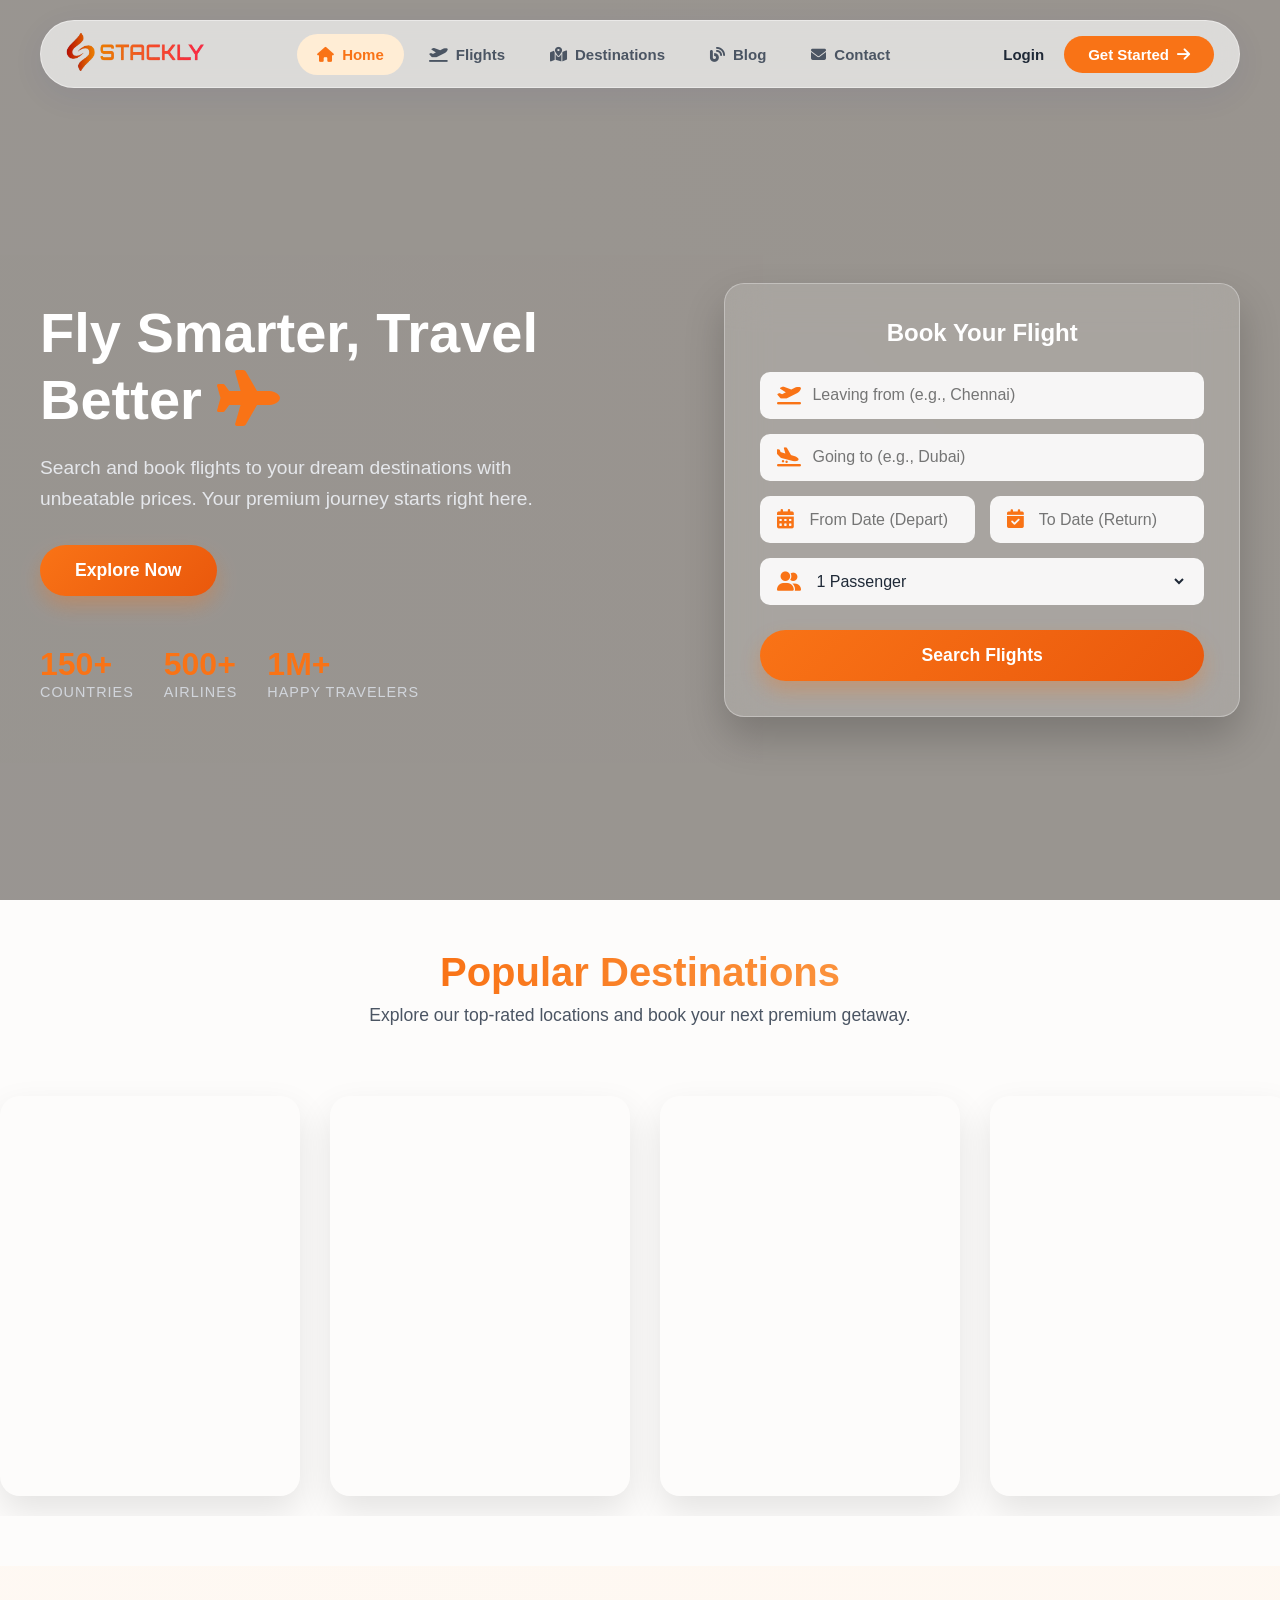
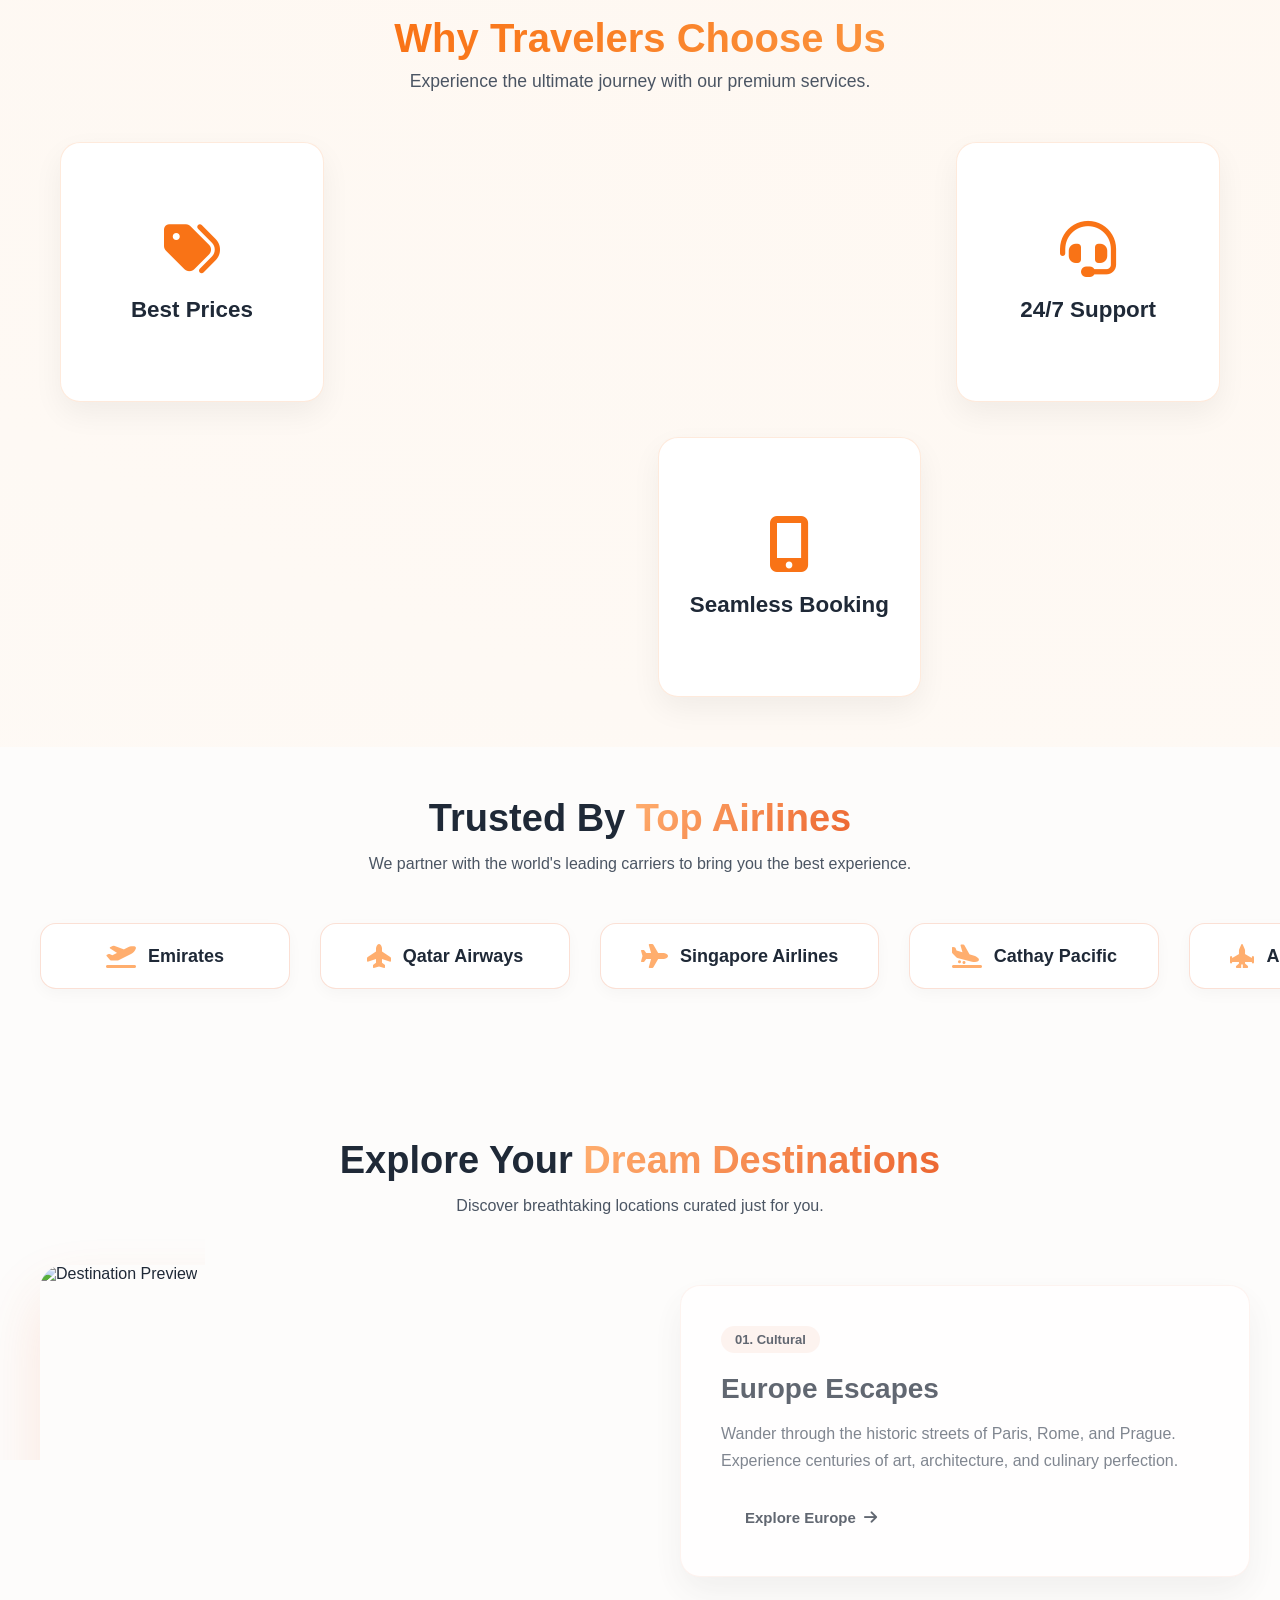
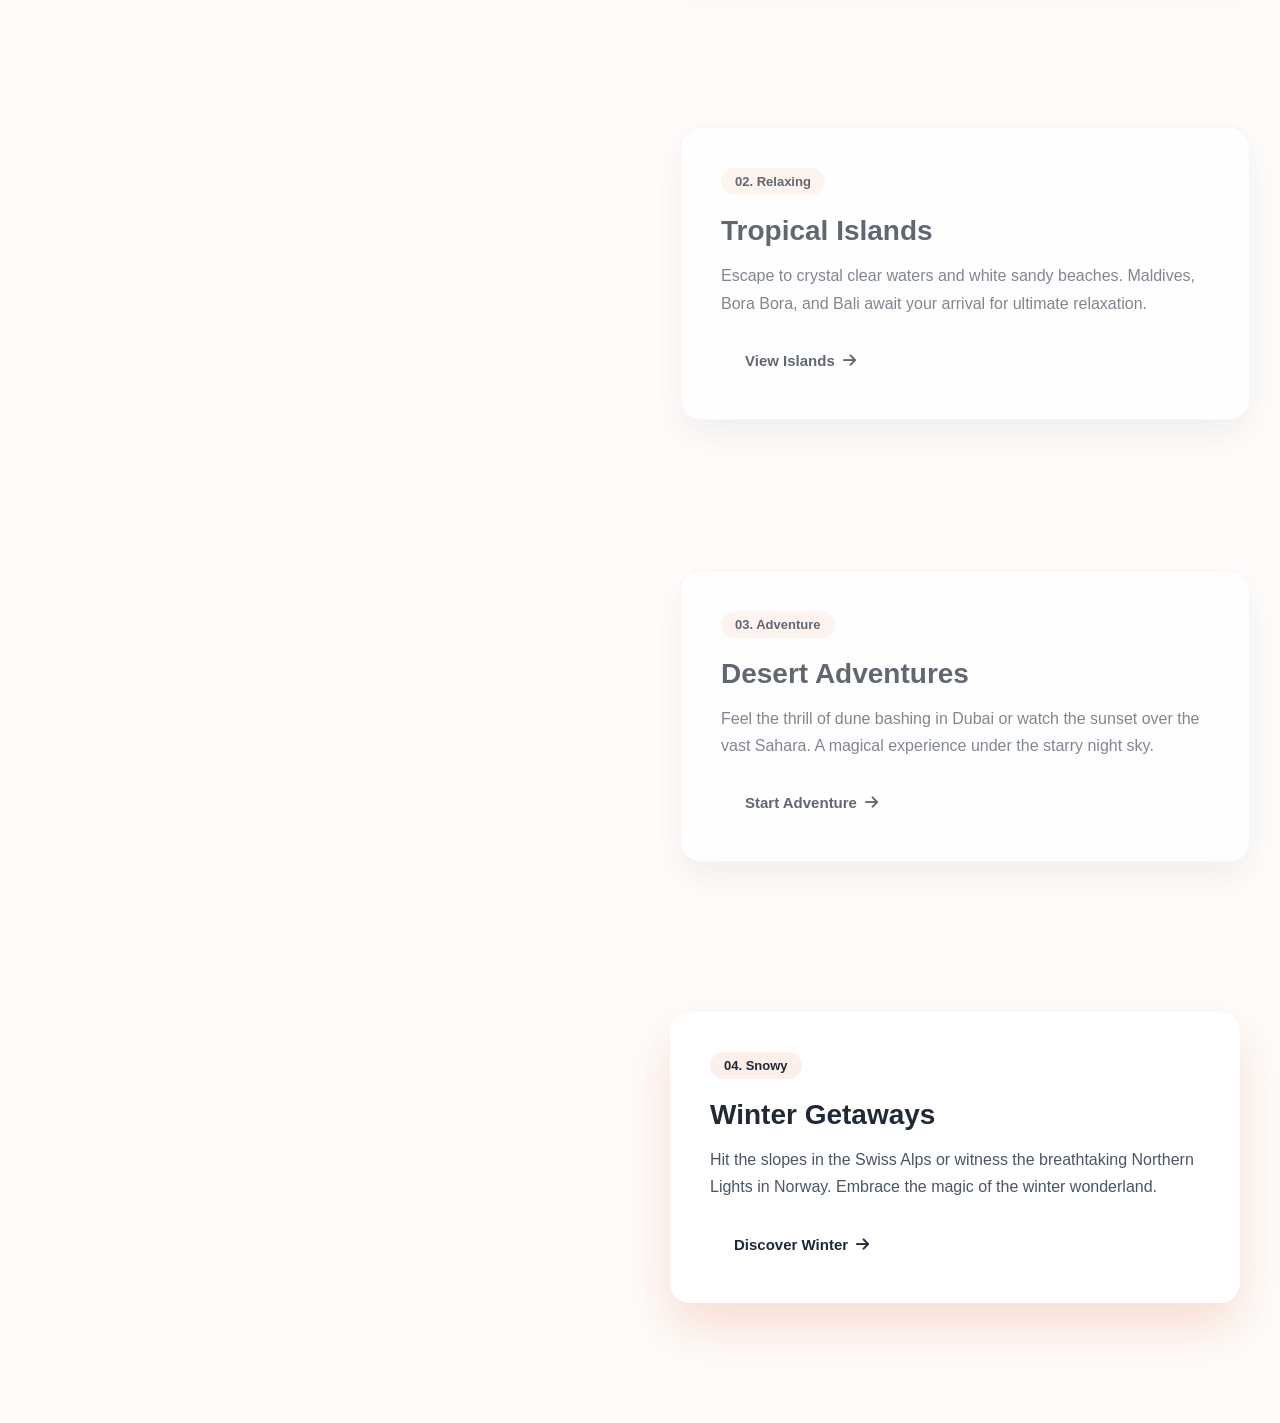
==== index.html @ a004254b "Airline Booking" ====
<!DOCTYPE html>
<html lang="en">

<head>
    <meta charset="UTF-8">
    <meta name="viewport" content="width=device-width, initial-scale=1.0">
    <title>Fixed Fullscreen Mobile Navbar</title>
    <link rel="stylesheet" href="https://cdnjs.cloudflare.com/ajax/libs/font-awesome/6.4.0/css/all.min.css">
    <link rel="stylesheet" href="style.css">
    <link rel="stylesheet" href="common.css">
</head>

<body>

    <nav class="navbar" id="myNavbar">
        <div class="logo">
            <a href="index.html">
                <img src="./asset/stackly-logo (1).webp" alt="Stackly Logo">
            </a>
        </div>

        <button class="hamburger" onclick="toggleMobileMenu()">
            <i class="fas fa-bars"></i>
        </button>

        <ul class="nav-menu">
            <li><a href="index.html" class="nav-link active"><i class="fas fa-home"></i> Home</a></li>
            <li><a href="#" class="nav-link"><i class="fas fa-plane-departure"></i> Flights</a></li>
            <li><a href="#" class="nav-link"><i class="fas fa-map-marked-alt"></i> Destinations</a></li>
            <li><a href="#" class="nav-link"><i class="fas fa-blog"></i> Blog</a></li>
            <li><a href="#" class="nav-link"><i class="fas fa-envelope"></i> Contact</a></li>
        </ul>

        <div class="nav-actions">
            <a href="login.html" class="login-btn">Login</a>
            <a href="register.html" class="get-started-btn">Get Started <i class="fas fa-arrow-right"></i></a>
        </div>
    </nav>

    <section class="hero-section">
    <div class="bg-slider">
        <div class="slide slide-1"></div>
        <div class="slide slide-2"></div>
        <div class="slide slide-3"></div>
    </div>
    <div class="hero-overlay"></div>

    <div class="hero-container">
        <div class="hero-content scroll-reveal">
            <h1>Fly Smarter, Travel Better <i class="fas fa-plane floating-plane"></i></h1>
            <p>Search and book flights to your dream destinations with unbeatable prices. Your premium journey starts right here.</p>
            <a href="#" class="btn-gradient">Explore Now</a>
            
            <div class="hero-stats">
                <div class="stat-item">
                    <h3>150+</h3>
                    <span>Countries</span>
                </div>
                <div class="stat-item">
                    <h3>500+</h3>
                    <span>Airlines</span>
                </div>
                <div class="stat-item">
                    <h3>1M+</h3>
                    <span>Happy Travelers</span>
                </div>
            </div>
        </div>

        <div class="hero-card-wrapper scroll-reveal">
            <div class="glass-flight-card">
                <h3>Book Your Flight</h3>
                <form id="flightForm">
                    <div class="input-wrapper">
                        <div class="input-group" id="group-from">
                            <i class="fas fa-plane-departure"></i>
                            <input type="text" id="from-input" placeholder="Leaving from (e.g., Chennai)">
                        </div>
                        <div class="error-text" id="error-from">Please enter your departure city.</div>
                    </div>

                    <div class="input-wrapper">
                        <div class="input-group" id="group-to">
                            <i class="fas fa-plane-arrival"></i>
                            <input type="text" id="to-input" placeholder="Going to (e.g., Dubai)">
                        </div>
                        <div class="error-text" id="error-to">Please enter your destination.</div>
                    </div>

                    <div class="date-group">
                        <div class="date-wrapper">
                            <div class="input-group" id="group-depart">
                                <i class="fas fa-calendar-alt"></i>
                                <input type="text" id="depart-input" placeholder="From Date (Depart)">
                            </div>
                            <div class="error-text" id="error-depart">Please select a departure date.</div>
                        </div>
                        <div class="date-wrapper">
                            <div class="input-group" id="group-return">
                                <i class="fas fa-calendar-check"></i>
                                <input type="text" id="return-input" placeholder="To Date (Return)">
                            </div>
                            <div class="error-text" id="error-return">Please select a return date.</div>
                        </div>
                    </div>

                    <div class="input-wrapper">
                        <div class="input-group">
                            <i class="fas fa-user-friends"></i>
                            <select id="passenger-input">
                                <option value="1">1 Passenger</option>
                                <option value="2">2 Passengers</option>
                                <option value="3">3+ Passengers</option>
                            </select>
                        </div>
                    </div>
                    
                    <button type="submit" class="btn-gradient full-width">Search Flights</button>
                </form>
            </div>
        </div>
    </div>
</section>


<section class="moving-destinations-section">
    <div class="destinations-header scroll-reveal">
        <h2>Popular Destinations</h2>
        <p>Explore our top-rated locations and book your next premium getaway.</p>
    </div>

    <div class="slider-container scroll-reveal">
        <div class="slider-track">
            
            <div class="slider-card">
                <div class="card-bg" style="background-image: url('https://images.unsplash.com/photo-1502602898657-3e90760020c6?q=80&w=600&auto=format&fit=crop');"></div>
                <div class="hover-overlay">
                    <div class="hover-content">
                        <h3>Paris</h3>
                        <p>Experience the city of love with our exclusive premium flight packages.</p>
                        <a href="#" class="btn-card">Book Now</a>
                    </div>
                </div>
            </div>

            <div class="slider-card">
                <div class="card-bg" style="background-image: url('https://images.unsplash.com/photo-1512453979798-5ea266f8880c?q=80&w=600&auto=format&fit=crop');"></div>
                <div class="hover-overlay">
                    <div class="hover-content">
                        <h3>Dubai</h3>
                        <p>Discover luxury shopping, ultramodern architecture, and a lively nightlife scene.</p>
                        <a href="#" class="btn-card">Book Now</a>
                    </div>
                </div>
            </div>

            <div class="slider-card">
                <div class="card-bg" style="background-image: url('https://images.unsplash.com/photo-1540959733332-eab4deabeeaf?q=80&w=600&auto=format&fit=crop');"></div>
                <div class="hover-overlay">
                    <div class="hover-content">
                        <h3>Tokyo</h3>
                        <p>Immerse yourself in a city where the traditional meets the ultra-modern.</p>
                        <a href="#" class="btn-card">Book Now</a>
                    </div>
                </div>
            </div>

            <div class="slider-card">
                <div class="card-bg" style="background-image: url('https://images.unsplash.com/photo-1514282401047-d79a71a590e8?q=80&w=600&auto=format&fit=crop');"></div>
                <div class="hover-overlay">
                    <div class="hover-content">
                        <h3>Maldives</h3>
                        <p>Relax in private overwater villas surrounded by crystal-clear blue waters.</p>
                        <a href="#" class="btn-card">Book Now</a>
                    </div>
                </div>
            </div>

            <div class="slider-card">
                <div class="card-bg" style="background-image: url('https://images.unsplash.com/photo-1525625293386-3f8f99389edd?q=80&w=600&auto=format&fit=crop');"></div>
                <div class="hover-overlay">
                    <div class="hover-content">
                        <h3>Singapore</h3>
                        <p>Explore lush gardens, incredible street food, and stunning cityscapes.</p>
                        <a href="#" class="btn-card">Book Now</a>
                    </div>
                </div>
            </div>

            <div class="slider-card">
                <div class="card-bg" style="background-image: url('https://images.unsplash.com/photo-1496442226666-8d4d0e62e6e9?q=80&w=600&auto=format&fit=crop');"></div>
                <div class="hover-overlay">
                    <div class="hover-content">
                        <h3>New York</h3>
                        <p>Take a bite out of the Big Apple with iconic landmarks and endless energy.</p>
                        <a href="#" class="btn-card">Book Now</a>
                    </div>
                </div>
            </div>

            <div class="slider-card">
                <div class="card-bg" style="background-image: url('https://images.unsplash.com/photo-1502602898657-3e90760020c6?q=80&w=600&auto=format&fit=crop');"></div>
                <div class="hover-overlay">
                    <div class="hover-content">
                        <h3>Paris</h3>
                        <p>Experience the city of love with our exclusive premium flight packages.</p>
                        <a href="#" class="btn-card">Book Now</a>
                    </div>
                </div>
            </div>

            <div class="slider-card">
                <div class="card-bg" style="background-image: url('https://images.unsplash.com/photo-1512453979798-5ea266f8880c?q=80&w=600&auto=format&fit=crop');"></div>
                <div class="hover-overlay">
                    <div class="hover-content">
                        <h3>Dubai</h3>
                        <p>Discover luxury shopping, ultramodern architecture, and a lively nightlife scene.</p>
                        <a href="#" class="btn-card">Book Now</a>
                    </div>
                </div>
            </div>

            <div class="slider-card">
                <div class="card-bg" style="background-image: url('https://images.unsplash.com/photo-1540959733332-eab4deabeeaf?q=80&w=600&auto=format&fit=crop');"></div>
                <div class="hover-overlay">
                    <div class="hover-content">
                        <h3>Tokyo</h3>
                        <p>Immerse yourself in a city where the traditional meets the ultra-modern.</p>
                        <a href="#" class="btn-card">Book Now</a>
                    </div>
                </div>
            </div>

            <div class="slider-card">
                <div class="card-bg" style="background-image: url('https://images.unsplash.com/photo-1514282401047-d79a71a590e8?q=80&w=600&auto=format&fit=crop');"></div>
                <div class="hover-overlay">
                    <div class="hover-content">
                        <h3>Maldives</h3>
                        <p>Relax in private overwater villas surrounded by crystal-clear blue waters.</p>
                        <a href="#" class="btn-card">Book Now</a>
                    </div>
                </div>
            </div>

            <div class="slider-card">
                <div class="card-bg" style="background-image: url('https://images.unsplash.com/photo-1525625293386-3f8f99389edd?q=80&w=600&auto=format&fit=crop');"></div>
                <div class="hover-overlay">
                    <div class="hover-content">
                        <h3>Singapore</h3>
                        <p>Explore lush gardens, incredible street food, and stunning cityscapes.</p>
                        <a href="#" class="btn-card">Book Now</a>
                    </div>
                </div>
            </div>

            <div class="slider-card">
                <div class="card-bg" style="background-image: url('https://images.unsplash.com/photo-1496442226666-8d4d0e62e6e9?q=80&w=600&auto=format&fit=crop');"></div>
                <div class="hover-overlay">
                    <div class="hover-content">
                        <h3>New York</h3>
                        <p>Take a bite out of the Big Apple with iconic landmarks and endless energy.</p>
                        <a href="#" class="btn-card">Book Now</a>
                    </div>
                </div>
            </div>

        </div>
    </div>
</section>


<section class="features-section">
    <div class="features-header scroll-reveal">
        <h2 class="gradient-heading">Why Travelers Choose Us</h2>
        <p>Experience the ultimate journey with our premium services.</p>
    </div>

    <div class="features-grid">
        
        <div class="flip-card scroll-reveal">
            <div class="flip-card-inner">
                <div class="flip-card-front">
                    <i class="fas fa-tags"></i>
                    <h3>Best Prices</h3>
                </div>
                <div class="flip-card-back">
                    <p>We guarantee unbeatable prices and exclusive deals for all your premium travel destinations worldwide.</p>
                </div>
            </div>
        </div>

        <div class="flip-card scroll-reveal">
            <div class="flip-card-inner">
                <div class="flip-card-front">
                    <i class="fas fa-shield-alt"></i>
                    <h3>Safe Travel</h3>
                </div>
                <div class="flip-card-back">
                    <p>Your safety is our priority. We partner with highly rated airlines following strict safety protocols.</p>
                </div>
            </div>
        </div>

        <div class="flip-card scroll-reveal">
            <div class="flip-card-inner">
                <div class="flip-card-front">
                    <i class="fas fa-plane"></i>
                    <h3>Premium Airlines</h3>
                </div>
                <div class="flip-card-back">
                    <p>Fly with the world's best airlines, offering luxurious seating, fine dining, and superior comfort.</p>
                </div>
            </div>
        </div>

        <div class="flip-card scroll-reveal">
            <div class="flip-card-inner">
                <div class="flip-card-front">
                    <i class="fas fa-headset"></i>
                    <h3>24/7 Support</h3>
                </div>
                <div class="flip-card-back">
                    <p>Our dedicated customer support team is available around the clock to assist you with any queries.</p>
                </div>
            </div>
        </div>

        <div class="flip-card scroll-reveal">
            <div class="flip-card-inner">
                <div class="flip-card-front">
                    <i class="fas fa-globe-americas"></i>
                    <h3>Global Coverage</h3>
                </div>
                <div class="flip-card-back">
                    <p>Access thousands of flights across 150+ countries. The world is at your fingertips.</p>
                </div>
            </div>
        </div>

        <div class="flip-card scroll-reveal">
            <div class="flip-card-inner">
                <div class="flip-card-front">
                    <i class="fas fa-undo-alt"></i>
                    <h3>Easy Cancellations</h3>
                </div>
                <div class="flip-card-back">
                    <p>Plans change? Enjoy hassle-free, flexible cancellation policies on premium bookings.</p>
                </div>
            </div>
        </div>

        <div class="flip-card scroll-reveal">
            <div class="flip-card-inner">
                <div class="flip-card-front">
                    <i class="fas fa-mobile-alt"></i>
                    <h3>Seamless Booking</h3>
                </div>
                <div class="flip-card-back">
                    <p>Experience a smooth, lag-free booking process on any device in just a few taps.</p>
                </div>
            </div>
        </div>

        <div class="flip-card scroll-reveal">
            <div class="flip-card-inner">
                <div class="flip-card-front">
                    <i class="fas fa-crown"></i>
                    <h3>Exclusive Perks</h3>
                </div>
                <div class="flip-card-back">
                    <p>Unlock VIP lounge access, extra baggage allowance, and priority boarding.</p>
                </div>
            </div>
        </div>

    </div>
</section>


<section class="airlines-section">
    <div class="container">
        
        <div class="section-header text-center" data-aos="fade-up">
            <h2 class="section-title">Trusted By <span class="text-gradient">Top Airlines</span></h2>
            <p class="section-subtitle">We partner with the world's leading carriers to bring you the best experience.</p>
        </div>

        <div class="marquee-container" data-aos="fade-up" data-aos-delay="100">
            <div class="marquee-track">
                
                <div class="airline-card">
                    <i class="fa-solid fa-plane-departure plane-icon"></i>
                    <h3>Emirates</h3>
                </div>
                <div class="airline-card">
                    <i class="fa-solid fa-plane-up plane-icon"></i>
                    <h3>Qatar Airways</h3>
                </div>
                <div class="airline-card">
                    <i class="fa-solid fa-plane plane-icon"></i>
                    <h3>Singapore Airlines</h3>
                </div>
                <div class="airline-card">
                    <i class="fa-solid fa-plane-arrival plane-icon"></i>
                    <h3>Cathay Pacific</h3>
                </div>
                <div class="airline-card">
                    <i class="fa-solid fa-jet-fighter-up plane-icon"></i>
                    <h3>ANA All Nippon</h3>
                </div>

                <div class="airline-card">
                    <i class="fa-solid fa-plane-departure plane-icon"></i>
                    <h3>Emirates</h3>
                </div>
                <div class="airline-card">
                    <i class="fa-solid fa-plane-up plane-icon"></i>
                    <h3>Qatar Airways</h3>
                </div>
                <div class="airline-card">
                    <i class="fa-solid fa-plane plane-icon"></i>
                    <h3>Singapore Airlines</h3>
                </div>
                <div class="airline-card">
                    <i class="fa-solid fa-plane-arrival plane-icon"></i>
                    <h3>Cathay Pacific</h3>
                </div>
                <div class="airline-card">
                    <i class="fa-solid fa-jet-fighter-up plane-icon"></i>
                    <h3>ANA All Nippon</h3>
                </div>

            </div>
        </div>

    </div>
</section>


<!-- ========================================== -->
<!-- 5️⃣ DREAM DESTINATIONS (STICKY SCROLL)       -->
<!-- ========================================== -->
<section class="destinations-section">
    <div class="container">
        
        <div class="section-header text-center" data-aos="fade-up">
            <h2 class="section-title">Explore Your <span class="text-gradient">Dream Destinations</span></h2>
            <p class="section-subtitle">Discover breathtaking locations curated just for you.</p>
        </div>

        <div class="sticky-container">
            
            <!-- LEFT SIDE: Sticky Image Wrapper -->
            <div class="sticky-left">
                <div class="sticky-image-box">
                    <img src="https://images.unsplash.com/photo-1499856871958-5b9627545d1a?q=80&w=800&auto=format&fit=crop" id="sticky-img" alt="Destination Preview">
                    <div class="image-overlay-gradient"></div>
                </div>
            </div>

            <!-- RIGHT SIDE: Scrolling Cards -->
            <div class="scroll-right">
                
                <!-- Card 1 (🔥 Added 'active-card' here by default) -->
                <div class="dest-card active-card" data-img="https://images.unsplash.com/photo-1499856871958-5b9627545d1a?q=80&w=800&auto=format&fit=crop">
                    <img src="https://images.unsplash.com/photo-1499856871958-5b9627545d1a?q=80&w=600&auto=format&fit=crop" class="mobile-card-img" alt="Europe">
                    <div class="dest-card-content">
                        <span class="dest-badge">01. Cultural</span>
                        <h3>Europe Escapes</h3>
                        <p>Wander through the historic streets of Paris, Rome, and Prague. Experience centuries of art, architecture, and culinary perfection.</p>
                        <a href="#" class="dest-link">Explore Europe <i class="fa-solid fa-arrow-right"></i></a>
                    </div>
                </div>

                <!-- Card 2 -->
                <div class="dest-card" data-img="https://images.unsplash.com/photo-1510414842594-a61c69b5ae57?q=80&w=800&auto=format&fit=crop">
                    <img src="https://images.unsplash.com/photo-1510414842594-a61c69b5ae57?q=80&w=600&auto=format&fit=crop" class="mobile-card-img" alt="Tropical">
                    <div class="dest-card-content">
                        <span class="dest-badge">02. Relaxing</span>
                        <h3>Tropical Islands</h3>
                        <p>Escape to crystal clear waters and white sandy beaches. Maldives, Bora Bora, and Bali await your arrival for ultimate relaxation.</p>
                        <a href="#" class="dest-link">View Islands <i class="fa-solid fa-arrow-right"></i></a>
                    </div>
                </div>

                <!-- Card 3 -->
                <div class="dest-card" data-img="https://images.unsplash.com/photo-1541432901042-2d8bd64b4a9b?q=80&w=800&auto=format&fit=crop">
                    <img src="https://images.unsplash.com/photo-1541432901042-2d8bd64b4a9b?q=80&w=600&auto=format&fit=crop" class="mobile-card-img" alt="Desert">
                    <div class="dest-card-content">
                        <span class="dest-badge">03. Adventure</span>
                        <h3>Desert Adventures</h3>
                        <p>Feel the thrill of dune bashing in Dubai or watch the sunset over the vast Sahara. A magical experience under the starry night sky.</p>
                        <a href="#" class="dest-link">Start Adventure <i class="fa-solid fa-arrow-right"></i></a>
                    </div>
                </div>

                <!-- Card 4 -->
                <div class="dest-card" data-img="https://images.unsplash.com/photo-1478265409131-1f65c88f965c?q=80&w=800&auto=format&fit=crop">
                    <img src="https://images.unsplash.com/photo-1478265409131-1f65c88f965c?q=80&w=600&auto=format&fit=crop" class="mobile-card-img" alt="Winter">
                    <div class="dest-card-content">
                        <span class="dest-badge">04. Snowy</span>
                        <h3>Winter Getaways</h3>
                        <p>Hit the slopes in the Swiss Alps or witness the breathtaking Northern Lights in Norway. Embrace the magic of the winter wonderland.</p>
                        <a href="#" class="dest-link">Discover Winter <i class="fa-solid fa-arrow-right"></i></a>
                    </div>
                </div>

            </div>
        </div>
    </div>
</section>



    <script src="script.js"></script>
    <script>
   document.addEventListener("DOMContentLoaded", () => {
    // --- 1. Scroll Reveal Animation ---
    const observerOptions = {
        root: null,
        rootMargin: '0px',
        threshold: 0.15 
    };

    const observer = new IntersectionObserver((entries, observer) => {
        entries.forEach(entry => {
            if (entry.isIntersecting) {
                entry.target.classList.add('visible');
            }
        });
    }, observerOptions);

    const revealElements = document.querySelectorAll('.scroll-reveal');
    revealElements.forEach(el => observer.observe(el));

    // --- 2. Form Validation & Date Logic ---
    const form = document.getElementById('flightForm');
    const fromInput = document.getElementById('from-input');
    const toInput = document.getElementById('to-input');
    const departInput = document.getElementById('depart-input');
    const returnInput = document.getElementById('return-input');

    const today = new Date().toISOString().split('T')[0];

    // Convert Text to Date Input on Focus (to show "From" & "To" placeholders)
    function setupDateInput(input) {
        input.addEventListener('focus', function() {
            this.type = 'date';
            this.setAttribute('min', today); // Restrict past dates
        });
        input.addEventListener('blur', function() {
            if (!this.value) {
                this.type = 'text'; // Revert to text to show placeholder
            }
        });
    }

    setupDateInput(departInput);
    setupDateInput(returnInput);

    // Helper functions for errors
    function showError(inputId, message) {
        const errorElement = document.getElementById(`error-${inputId}`);
        const groupElement = document.getElementById(`group-${inputId}`);
        
        errorElement.textContent = message;
        errorElement.classList.add('show');
        groupElement.classList.add('error-border');
    }

    function clearErrors() {
        document.querySelectorAll('.error-text').forEach(el => el.classList.remove('show'));
        document.querySelectorAll('.input-group').forEach(el => el.classList.remove('error-border'));
    }

    form.addEventListener('submit', (e) => {
        e.preventDefault(); 
        clearErrors();
        let isValid = true;

        // Validate "Leaving From"
        if (fromInput.value.trim() === '') {
            showError('from', 'Departure city is required.');
            isValid = false;
        }

        // Validate "Going To"
        if (toInput.value.trim() === '') {
            showError('to', 'Destination city is required.');
            isValid = false;
        } else if (toInput.value.trim().toLowerCase() === fromInput.value.trim().toLowerCase() && toInput.value.trim() !== '') {
            showError('to', 'Departure and Destination cannot be the same.');
            isValid = false;
        }

        // Validate "Departure Date"
        if (departInput.value === '') {
            showError('depart', 'Please select a departure date.');
            isValid = false;
        }

        // Validate "Return Date"
        if (returnInput.value === '') {
            showError('return', 'Please select a return date.');
            isValid = false;
        } else if (departInput.value !== '') {
            // Check if return date is before departure date
            if (new Date(returnInput.value) < new Date(departInput.value)) {
                showError('return', 'Return date must be after departure.');
                isValid = false;
            }
        }

        // If everything is valid
        if (isValid) {
            window.location.href='404page.html'
        }
    });

    // Clear specific error on input typing/changing
    [fromInput, toInput].forEach(input => {
        input.addEventListener('input', clearErrorsOnChange);
    });
    [departInput, returnInput].forEach(input => {
        input.addEventListener('change', clearErrorsOnChange);
    });

    function clearErrorsOnChange(e) {
        const id = e.target.id.split('-')[0];
        document.getElementById(`error-${id}`).classList.remove('show');
        document.getElementById(`group-${id}`).classList.remove('error-border');
    }
});
    </script>
    <script>
    document.addEventListener("DOMContentLoaded", function() {
        const destCards = document.querySelectorAll('.dest-card');
        const stickyImg = document.getElementById('sticky-img');

        // Observer Options (Triggers when card is 50% visible)
        const observerOptions = {
            root: null,
            rootMargin: '0px',
            threshold: 0.5 
        };

        const destObserver = new IntersectionObserver((entries) => {
            entries.forEach(entry => {
                if (entry.isIntersecting) {
                    // Get image URL
                    const newImgSrc = entry.target.getAttribute('data-img');
                    
                    // Smooth image transition
                    if(stickyImg.src !== newImgSrc) {
                        stickyImg.style.opacity = 0.2; 
                        stickyImg.style.transform = "scale(1.05)"; 
                        
                        setTimeout(() => {
                            stickyImg.src = newImgSrc;
                            stickyImg.style.opacity = 1; 
                            stickyImg.style.transform = "scale(1)";
                        }, 300);
                    }

                    // Remove active class from all, add to current
                    destCards.forEach(card => card.classList.remove('active-card'));
                    entry.target.classList.add('active-card');
                }
            });
        }, observerOptions);

        // Start observing each card
        destCards.forEach(card => destObserver.observe(card));
    });
</script>

</body>

</html>
---- style.css ----
:root {
    --primary-orange: #f97316;
    --light-orange: #ffedd5;
    --gradient-orange: linear-gradient(135deg, #f97316, #ea580c);
    --bg-color: #fdfcfb;
    --nav-bg: rgba(255, 255, 255, 0.65);
    --text-dark: #1f2937;
    --text-gray: #4b5563;
}
/* =========================================
   HERO SECTION & BACKGROUND SLIDER
   ========================================= */
.hero-section {
    position: relative;
    min-height: 100vh;
    display: flex;
    align-items: center;
    justify-content: center;
    overflow: hidden;
    padding: 150px 20px 50px; 
}

.bg-slider {
    position: absolute;
    top: 0;
    left: 0;
    width: 100%;
    height: 100%;
    z-index: 1;
}

.slide {
    position: absolute;
    width: 100%;
    height: 100%;
    background-size: cover;
    background-position: center;
    opacity: 0;
    animation: bgFade 15s infinite;
}

.slide-1 { background-image: url('https://images.unsplash.com/photo-1436491865332-7a61a109cc05?q=80&w=1920&auto=format&fit=crop'); }
.slide-2 { background-image: url('https://images.unsplash.com/photo-1499793983690-e29da59ef1c2?q=80&w=1920&auto=format&fit=crop'); animation-delay: 5s; }
.slide-3 { background-image: url('https://images.unsplash.com/photo-1476514525535-07fb3b4ae5f1?q=80&w=1920&auto=format&fit=crop'); animation-delay: 10s; }

@keyframes bgFade {
    0% { opacity: 1; }
    25% { opacity: 1; }
    33% { opacity: 0; }
    92% { opacity: 0; }
    100% { opacity: 1; }
}

.hero-overlay {
    position: absolute;
    top: 0; left: 0; width: 100%; height: 100%;
    background: rgba(0, 0, 0, 0.4);
    z-index: 2;
}

.hero-container {
    position: relative;
    z-index: 3;
    max-width: 1200px;
    width: 100%;
    display: flex;
    justify-content: space-between;
    align-items: center;
    gap: 40px;
}

/* =========================================
   HERO TEXT CONTENT & STATS
   ========================================= */
.hero-content {
    flex: 1;
    color: white;
}

.hero-content h1 {
    font-size: 3.5rem;
    font-weight: 800;
    line-height: 1.2;
    margin-bottom: 20px;
}

.floating-plane {
    color: var(--primary-orange);
    display: inline-block;
    animation: floatPlane 3s ease-in-out infinite;
}

@keyframes floatPlane {
    0% { transform: translateY(0) rotate(15deg); }
    50% { transform: translateY(-15px) rotate(15deg); }
    100% { transform: translateY(0) rotate(15deg); }
}

.hero-content p {
    font-size: 1.2rem;
    line-height: 1.6;
    margin-bottom: 30px;
    max-width: 500px;
    color: #e5e7eb;
}

.btn-gradient {
    display: inline-block;
    background: var(--gradient-orange);
    color: white;
    padding: 15px 35px;
    font-size: 1.1rem;
    font-weight: bold;
    border-radius: 30px;
    text-decoration: none;
    border: none;
    cursor: pointer;
    box-shadow: 0 10px 20px rgba(249, 115, 22, 0.3);
    transition: transform 0.3s, box-shadow 0.3s;
}

.btn-gradient:hover {
    transform: translateY(-3px);
    box-shadow: 0 15px 25px rgba(249, 115, 22, 0.4);
}

.btn-gradient.full-width {
    width: 100%;
    text-align: center;
    margin-top: 10px;
}

.hero-stats {
    display: flex;
    gap: 30px;
    margin-top: 50px;
}

.stat-item h3 {
    font-size: 2rem;
    color: var(--primary-orange);
    font-weight: 800;
}

.stat-item span {
    font-size: 0.9rem;
    color: #d1d5db;
    text-transform: uppercase;
    letter-spacing: 1px;
}

/* =========================================
   GLASSMORPHISM FLIGHT CARD & FORM
   ========================================= */
.hero-card-wrapper {
    flex: 0.8;
}

.glass-flight-card {
    background: rgba(255, 255, 255, 0.15);
    backdrop-filter: blur(20px);
    -webkit-backdrop-filter: blur(20px);
    border: 1px solid rgba(255, 255, 255, 0.3);
    padding: 35px;
    border-radius: 20px;
    box-shadow: 0 20px 40px rgba(0, 0, 0, 0.2);
}

.glass-flight-card h3 {
    color: white;
    font-size: 1.5rem;
    margin-bottom: 25px;
    text-align: center;
}

.input-wrapper, .date-wrapper {
    width: 100%;
    display: flex;
    flex-direction: column;
}

.input-group {
    display: flex;
    align-items: center;
    background: rgba(255, 255, 255, 0.9);
    padding: 12px 15px;
    border-radius: 10px;
    margin-bottom: 15px;
    border: 2px solid transparent; 
    transition: border-color 0.3s ease;
}

.input-group i {
    color: var(--primary-orange);
    font-size: 1.2rem;
    margin-right: 15px;
    width: 20px;
    text-align: center;
}

.input-group input, .input-group select {
    border: none;
    background: transparent;
    width: 100%;
    font-size: 1rem;
    color: var(--text-dark);
    outline: none;
}

.date-group {
    display: flex;
    gap: 15px;
}

/* =========================================
   ERROR VALIDATION STATES
   ========================================= */
.input-group.error-border {
    border: 2px solid #ff4d4d;
    background: rgba(255, 255, 255, 0.95);
}

.error-text {
    color: #ffb3b3; 
    font-size: 0.85rem;
    margin-top: -10px;
    margin-bottom: 12px;
    padding-left: 10px;
    display: none; 
    font-weight: 500;
    text-align: left;
}

.error-text.show {
    display: block;
    animation: fadeIn 0.3s ease-in-out;
}

@keyframes fadeIn {
    from { opacity: 0; transform: translateY(-5px); }
    to { opacity: 1; transform: translateY(0); }
}

/* =========================================
   SCROLL REVEAL ANIMATION
   ========================================= */
.scroll-reveal {
    opacity: 0;
    transform: translateY(40px);
    transition: all 0.8s cubic-bezier(0.5, 0, 0, 1);
}

.scroll-reveal.visible {
    opacity: 1;
    transform: translateY(0);
}

/* =========================================
   RESPONSIVE DESIGN (MOBILE & TABLETS)
   ========================================= */
@media screen and (max-width: 992px) {
    .hero-container {
        flex-direction: column;
        text-align: center;
    }

    .hero-content h1 { font-size: 2.5rem; }
    .hero-content p { margin: 0 auto 30px; }
    
    .hero-stats {
        justify-content: center;
        flex-wrap: wrap;
    }

    .hero-card-wrapper {
        width: 100%;
        max-width: 500px;
    }

    .date-group {
        flex-direction: column;
        gap: 0; 
    }
}


.moving-destinations-section {
    padding: 50px 0;
    background: var(--bg-color);
    overflow: hidden;
}

.destinations-header {
    text-align: center;
    margin-bottom: 50px;
    padding: 0 20px;
}

.destinations-header h2 {
    font-size: 2.5rem;
    color: var(--text-dark);
    font-weight: 800;
    margin-bottom: 10px;
}

.destinations-header p {
    color: var(--text-gray);
    font-size: 1.1rem;
}

.slider-container {
    width: 100%;
    overflow: hidden;
    position: relative;
    padding: 20px 0;
}

.slider-container::before,
.slider-container::after {
    content: '';
    position: absolute;
    top: 0;
    width: 150px;
    height: 100%;
    z-index: 2;
    pointer-events: none;
}
 

.slider-track {
    display: flex;
    width: max-content;
    gap: 30px;
    animation: infiniteScroll 35s linear infinite;
}

.slider-track:hover {
    animation-play-state: paused;
}

@keyframes infiniteScroll {
    0% { transform: translateX(0); }
    100% { transform: translateX(calc(-50% - 15px)); }
}

.slider-card {
    width: 300px;
    height: 400px;
    border-radius: 20px;
    overflow: hidden;
    position: relative;
    cursor: pointer;
    box-shadow: 0 15px 35px rgba(0, 0, 0, 0.1);
    transition: transform 0.4s cubic-bezier(0.25, 0.46, 0.45, 0.94), box-shadow 0.4s ease;
}

.slider-card:hover {
    transform: scale(1.05) translateY(-10px);
    box-shadow: 0 25px 45px rgba(249, 115, 22, 0.3);
    z-index: 3;
}

.card-bg {
    width: 100%;
    height: 100%;
    background-size: cover;
    background-position: center;
    transition: transform 0.6s ease;
}

.slider-card:hover .card-bg {
    transform: scale(1.1);
}

.hover-overlay {
    position: absolute;
    top: 0;
    left: 0;
    width: 100%;
    height: 100%;
    background: rgba(0, 0, 0, 0.75);
    display: flex;
    align-items: center;
    justify-content: center;
    padding: 25px;
    opacity: 0;
    transition: opacity 0.4s ease;
    backdrop-filter: blur(5px);
    -webkit-backdrop-filter: blur(5px);
}

.slider-card:hover .hover-overlay {
    opacity: 1;
}

.hover-content {
    text-align: center;
    transform: translateY(30px);
    transition: transform 0.4s cubic-bezier(0.25, 0.46, 0.45, 0.94);
}

.slider-card:hover .hover-content {
    transform: translateY(0);
}

.hover-content h3 {
    color: white;
    font-size: 1.8rem;
    font-weight: 800;
    letter-spacing: 1px;
    margin-bottom: 12px;
}

.hover-content p {
    color: #e5e7eb;
    font-size: 0.9rem;
    line-height: 1.5;
    margin-bottom: 20px;
    display: -webkit-box;
    -webkit-line-clamp: 2;
    -webkit-box-orient: vertical;
    overflow: hidden;
}

.btn-card {
    display: inline-block;
    background: var(--gradient-orange);
    color: white;
    padding: 10px 24px;
    border-radius: 25px;
    font-size: 0.9rem;
    font-weight: 700;
    text-decoration: none;
    box-shadow: 0 5px 15px rgba(249, 115, 22, 0.3);
    transition: transform 0.3s, box-shadow 0.3s;
}

.btn-card:hover {
    transform: translateY(-2px);
    box-shadow: 0 8px 20px rgba(249, 115, 22, 0.5);
}

@media screen and (max-width: 992px) {
    .slider-card {
        width: 260px;
        height: 350px;
    }
}

@media screen and (max-width: 768px) {
    .slider-card {
        width: 240px;
        height: 340px;
    }
    
    .destinations-header h2 {
        font-size: 2rem;
    }

    .slider-container::before,
    .slider-container::after {
        width: 50px;
    }
}

.destinations-header h2 {
    font-size: 2.5rem;
    font-weight: 800;
    margin-bottom: 10px;
    background: linear-gradient(to right, #f97316, #fb923c);
    -webkit-background-clip: text;
    -webkit-text-fill-color: transparent;
    background-clip: text;
    display: inline-block;
}



/* =========================================
   FEATURES / WHY CHOOSE US SECTION
   ========================================= */
.features-section {
    padding: 50px 20px;
    max-width: 1200px;
    margin: 0 auto;
}

.features-header {
    text-align: center;
    margin-bottom: 50px;
}

/* Orange Gradient Heading */
.gradient-heading {
    font-size: 2.5rem;
    font-weight: 800;
    margin-bottom: 10px;
    background: linear-gradient(to right, #f97316, #fb923c);
    -webkit-background-clip: text;
    -webkit-text-fill-color: transparent;
    background-clip: text;
    display: inline-block;
}

.features-header p {
    color: var(--text-gray);
    font-size: 1.1rem;
}

/* Grid Layout for 8 Cards */
.features-grid {
    display: grid;
    grid-template-columns: repeat(4, 1fr);
    gap: 35px;
}

/* Flip Card Container */
.flip-card {
    background-color: transparent;
    width: 100%;
    height: 260px;
    perspective: 1000px;
}

.flip-card-inner {
    position: relative;
    width: 100%;
    height: 100%;
    text-align: center;
    transition: transform 0.8s cubic-bezier(0.4, 0.2, 0.2, 1);
    transform-style: preserve-3d;
}

/* Flip Effect on Hover */
.flip-card:hover .flip-card-inner {
    transform: rotateY(180deg);
}

/* Shared Front & Back Styles */
.flip-card-front, .flip-card-back {
    position: absolute;
    width: 100%;
    height: 100%;
    -webkit-backface-visibility: hidden;
    backface-visibility: hidden;
    border-radius: 20px;
    display: flex;
    flex-direction: column;
    align-items: center;
    justify-content: center;
    padding: 30px;
    box-shadow: 0 12px 30px rgba(0, 0, 0, 0.055); 
    transition: box-shadow 0.4s ease;
}

/* Enhanced Orange Shadow on Hover */
.flip-card:hover .flip-card-front,
.flip-card:hover .flip-card-back {
    box-shadow: 0 20px 40px rgba(249, 116, 22, 0.925); 
}

/* Front Side Specifics */
.flip-card-front {
    background: #ffffff; /* Pure white for contrast against body */
    border: 1px solid rgba(249, 115, 22, 0.15); /* Subtle orange border */
}

.flip-card-front i {
    font-size: 3.5rem;
    color: var(--primary-orange);
    margin-bottom: 20px;
    transition: transform 0.3s ease;
}

.flip-card:hover .flip-card-front i {
    transform: scale(1.1); /* Icon pop effect */
}

.flip-card-front h3 {
    font-size: 1.4rem;
    color: var(--text-dark);
    font-weight: 700;
}

/* Back Side Specifics */
.flip-card-back {
    background: var(--gradient-orange);
    color: white;
    transform: rotateY(180deg);
    border: 1px solid rgba(255, 255, 255, 0.2);
}

.flip-card-back p {
    font-size: 1.05rem;
    line-height: 1.6;
    font-weight: 500;
}

/* Responsive Design for Tablets and Mobiles */
@media screen and (max-width: 992px) {
    .features-grid {
        grid-template-columns: repeat(2, 1fr);
    }
}

@media screen and (max-width: 768px) {
    .features-grid {
        grid-template-columns: 1fr;
    }
    
    .gradient-heading {
        font-size: 2rem;
    }
    
    .flip-card {
        height: 220px;
    }
}




/* ========================================== */
/* 4️⃣ TOP AIRLINES SECTION (WHITE & ORANGE)   */
/* ========================================== */

.airlines-section {
    padding: 50px 20px;
    background-color: var(--bg-color); /* Matches your white/light theme */
    overflow: hidden; 
}

/* --- TEXT STYLES --- */
.section-header {
    text-align: center;
    margin-bottom: 50px;
}

.section-title {
    font-size: 38px;
    font-weight: 800;
    color: var(--text-dark);
    margin-bottom: 15px;
}

/* 🔥 Puthu Orange Gradient Heading 🔥 */
.text-gradient {
    background: linear-gradient(135deg, #FFAE6E 0%, #EC6530 100%);
    -webkit-background-clip: text;
    -webkit-text-fill-color: transparent;
    background-clip: text;
    display: inline-block;
}

.section-subtitle {
    font-size: 16px;
    color: var(--text-gray);
    max-width: 600px;
    margin: 0 auto;
}

/* --- CONTINUOUS MARQUEE ANIMATION --- */
.marquee-container {
    width: 100%;
    max-width: 1200px;
    margin: 0 auto;
    /* overflow: hidden; */
    position: relative;
}

.marquee-track {
    display: flex;
    gap: 30px;
    width: max-content;
    animation: scrollMarquee 20s linear infinite;
}

.marquee-track:hover {
    animation-play-state: paused;
}

@keyframes scrollMarquee {
    0% { transform: translateX(0); }
    100% { transform: translateX(calc(-50% - 15px)); } 
}

/* --- GLOW BORDER CARDS & HOVER (Orange Theme) --- */
.airline-card {
    display: flex;
    align-items: center;
    justify-content: center;
    gap: 12px;
    background: #ffffff;
    padding: 20px 40px;
    border-radius: 16px;
    border: 1px solid rgba(236, 101, 48, 0.2); /* Light Orange Border */
    box-shadow: 0 5px 15px rgba(0, 0, 0, 0.03);
    min-width: 250px;
    cursor: pointer;
    transition: all 0.4s cubic-bezier(0.175, 0.885, 0.32, 1.275); 
}

.plane-icon {
    font-size: 24px;
    color: #FFAE6E; /* Light orange default icon */
    transition: color 0.3s;
}

.airline-card h3 {
    font-size: 18px;
    font-weight: 600;
    color: var(--text-dark);
    margin: 0;
}

/* ✨ The Magic Hover Effect (Solid Orange Glow) ✨ */
.airline-card:hover {
    transform: scale(1.08) translateY(-5px); 
    background: #ffffff;
    border-color: #EC6530; /* Solid Orange Border */
    box-shadow: 0 15px 35px rgba(236, 101, 48, 0.25), 0 5px 15px rgba(236, 101, 48, 0.1); /* Beautiful Orange Glow */
}

.airline-card:hover .plane-icon {
    color: #EC6530; /* Icon turns dark orange on hover */
}

/* ========================================== */
/* MOBILE RESPONSIVE ENGINE                   */
/* ========================================== */
@media (max-width: 768px) {
    .airlines-section { padding: 60px 15px; }
    .section-title { font-size: 28px; }
    .airline-card { padding: 15px 25px; min-width: 200px; }
    .airline-card h3 { font-size: 16px; }
    .plane-icon { font-size: 20px; }
    .marquee-track { animation-duration: 15s; }
}



/* ========================================== */
/* 5️⃣ DREAM DESTINATIONS & STICKY SCROLL      */
/* ========================================== */

.destinations-section {
    padding: 100px 20px;
    background-color: var(--bg-color);
    position: relative;
}

.sticky-container {
    display: grid;
    grid-template-columns: 1fr 1fr;
    gap: 60px;
    max-width: 1200px;
    margin: 0 auto;
    position: relative;
    align-items: start; 
}

/* --- LEFT SIDE: Sticky Image --- */
.sticky-left {
    position: sticky;
    top: 120px; 
    height: calc(100vh - 160px); 
    max-height: 600px;
}

.sticky-image-box {
    width: 100%;
    height: 100%;
    border-radius: 24px;
    overflow: hidden;
    position: relative;
    box-shadow: 0 30px 60px rgba(236, 101, 48, 0.15);
}

#sticky-img {
    width: 100%;
    height: 100%;
    object-fit: cover;
    transition: opacity 0.4s ease-in-out, transform 0.8s ease;
}

/* Subtle Orange Gradient Overlay on Image */
.image-overlay-gradient {
    position: absolute;
    bottom: 0; left: 0; width: 100%; height: 50%;
    background: linear-gradient(to top, rgba(236, 101, 48, 0.4), transparent);
    pointer-events: none;
}

/* --- RIGHT SIDE: Scrolling Cards --- */
.scroll-right {
    display: flex;
    flex-direction: column;
    gap: 150px; 
    padding-bottom: 20px;
    padding-top: 20px;
}

/* 🔥 ENHANCED CARD BOX SHADOW & READABILITY 🔥 */
.dest-card {
    background: #ffffff;
    padding: 40px;
    border-radius: 20px;
    border: 1px solid rgba(236, 101, 48, 0.1);
    box-shadow: 0 15px 35px rgba(0, 0, 0, 0.08); /* Premium default shadow */
    transition: all 0.4s ease;
    opacity: 0.7; /* Readable even when not active */
    transform: translateX(10px); 
}

/* Active Highlight with Orange Glow Shadow */
.dest-card.active-card {
    opacity: 1;
    transform: translateX(0);
    border: 2px solid var(--primary-color); 
    box-shadow: 0 25px 50px rgba(236, 101, 48, 0.2); /* Beautiful orange glow */
}

/* Hide mobile images on desktop */
.mobile-card-img {
    display: none; 
}

.dest-badge {
    background: rgba(236, 101, 48, 0.1);
    color: var(--primary-color);
    padding: 6px 14px;
    border-radius: 50px;
    font-size: 13px;
    font-weight: 700;
    display: inline-block;
    margin-bottom: 20px;
}

.dest-card h3 {
    font-size: 28px;
    font-weight: 700;
    color: var(--text-dark);
    margin-bottom: 15px;
}

.dest-card p {
    color: var(--text-gray);
    font-size: 16px;
    line-height: 1.7;
    margin-bottom: 25px;
}

/* --- 🔥 PREMIUM BUTTON DESIGN (Outline to Solid) 🔥 --- */
.dest-link {
    color: var(--primary-color);
    background: transparent; /* No background initially */
    border: 2px solid var(--primary-color); /* Orange Outline */
    text-decoration: none;
    font-weight: 600;
    font-size: 15px;
    display: inline-flex;
    align-items: center;
    gap: 8px;
    padding: 10px 24px;
    border-radius: 50px;
    transition: all 0.3s ease;
}

/* Mouse vecha full Orange Color la maarum */
.dest-link:hover {
    background: var(--primary-orange); /* Full Orange Color */
    color: #ffffff; /* Text turns White */
    gap: 12px; 
    box-shadow: 0 8px 20px rgba(236, 101, 48, 0.4); /* Premium Orange Glow */
    transform: translateY(-2px); /* Lifts up slightly */
}

/* 🔥 HOVER EFFECT ON ENTIRE CARD 🔥 */
.dest-card:hover {
    opacity: 1;
    transform: translateY(-5px) translateX(0); /* Card konjam mela thookum */
    border: 2px solid var(--primary-color); /* Orange border highlight */
    box-shadow: 0 25px 50px rgba(236, 101, 48, 0.25); /* Premium orange glow */
    cursor: pointer;
    z-index: 2; /* Hover aagum podhu mela theriya */
}

/* ========================================== */
/* MOBILE RESPONSIVE ENGINE                   */
/* ========================================== */

@media (max-width: 992px) {
    .sticky-container {
        grid-template-columns: 1fr;
        gap: 30px;
    }

    /* Hide sticky image on mobile */
    .sticky-left {
        display: none;
    }

    .scroll-right {
        gap: 30px;
        padding: 0;
    }

    .dest-card {
        opacity: 1; 
        transform: none;
        padding: 0; 
        overflow: hidden;
    }

    .dest-card.active-card {
        border: 1px solid rgba(236, 101, 48, 0.1); 
        box-shadow: 0 15px 35px rgba(0, 0, 0, 0.08); 
    }

    /* Show image inside card on mobile */
    .mobile-card-img {
        display: block;
        width: 100%;
        height: 250px;
        object-fit: cover;
    }

    .dest-card-content {
        padding: 25px;
    }

    .dest-card h3 { font-size: 24px; }
}
---- common.css ----
:root {
    --primary-orange: #f97316;
    --light-orange: #ffedd5;
    --gradient-orange: linear-gradient(135deg, #f97316, #ea580c);
    --bg-color: #fdfcfb;
    --nav-bg: rgba(255, 255, 255, 0.65);
    --text-dark: #1f2937;
    --text-gray: #4b5563;
}

body {
    margin: 0;
    padding: 0;
    background-color: var(--bg-color);
    background-image: radial-gradient(circle at top right, #fff6ed 0%, #fdfcfb 100%);
    color: var(--text-dark);
    font-family: 'Poppins', sans-serif;
    overflow-x: hidden;
}
* {
    margin: 0;
    padding: 0;
    box-sizing: border-box;
    font-family: 'Segoe UI', Tahoma, Geneva, Verdana, sans-serif;
}

 

body.no-scroll {
    overflow: hidden;
}

.logo img {
    width: 138px;
}

.navbar {
    display: flex;
    justify-content: space-between;
    align-items: center;
    background-color: var(--nav-bg);
    backdrop-filter: blur(15px);
    -webkit-backdrop-filter: blur(15px);
    border: 1px solid rgba(255, 255, 255, 0.4);
    box-shadow: 0 8px 32px 0 rgba(31, 38, 135, 0.07);
    padding: 12px 25px;
    border-radius: 50px;
    position: fixed;
    top: 20px;
    left: 50%;
    transform: translateX(-50%);
    width: calc(100% - 40px);
    max-width: 1200px;
    z-index: 1000;
    transition: all 0.3s ease-in-out; 
}

.nav-brand {
    display: flex;
    align-items: center;
    gap: 10px;
}

.nav-menu {
    display: flex;
    list-style: none;
    gap: 5px;
}

.nav-link {
    text-decoration: none;
    color: var(--text-gray);
    font-weight: 600;
    font-size: 15px;
    padding: 10px 18px;
    border-radius: 25px;
    display: flex;
    align-items: center;
    gap: 8px;
    transition: all 0.3s ease;
    border: 2px solid transparent;
}

.nav-link:hover {
    color: var(--primary-orange);
    background-color: rgba(255, 255, 255, 0.8);
}

.nav-link.active {
    background-color: var(--light-orange);
    color: var(--primary-orange);
}

.nav-actions {
    display: flex;
    align-items: center;
    gap: 20px;
}

.login-btn {
    text-decoration: none;
    color: var(--text-dark);
    font-weight: 600;
    font-size: 15px;
    transition: color 0.3s;
}

.login-btn:hover {
    color: var(--primary-orange);
}

.get-started-btn {
    text-decoration: none;
    background-color: var(--primary-orange);
    color: white;
    font-weight: 600;
    font-size: 15px;
    padding: 10px 24px;
    border-radius: 25px;
    display: flex;
    align-items: center;
    gap: 8px;
    transition: background 0.3s;
}

.hamburger {
    display: none;
    cursor: pointer;
    font-size: 24px;
    color: var(--text-dark);
    background: none;
    border: none;
}

@media screen and (max-width: 992px) {
    .navbar {
        border-radius: 20px;
        padding: 15px 20px;
        background-color: rgba(255, 255, 255, 0.85);
    }

    .hamburger {
        display: block;
        z-index: 1001;
    }

    .nav-menu, .nav-actions {
        display: none;
    }

    .navbar.mobile-active {
        top: 0;
        left: 0;
        transform: none; 
        width: 100%;
        max-width: 100%;
        height: 100vh; 
        border-radius: 0; 
        background-color: #ffffff; 
        flex-direction: column;
        align-items: flex-start;
        padding: 20px;
        overflow-y: auto; 
    }

    .navbar.mobile-active .logo {
        margin-bottom: 20px;
    }

    .navbar.mobile-active .hamburger {
        position: static; 
        align-self: flex-start;
        margin-bottom: 15px;
        font-size: 26px;
    }

    .navbar.mobile-active .nav-menu {
        display: flex;
        flex-direction: column; 
        width: 100%;
        margin-top: 0;
        padding-top: 20px;
        border-top: 1px solid rgba(0, 0, 0, 0.1);
        gap: 15px; 
    }

    .navbar.mobile-active .nav-actions {
        display: flex;
        flex-direction: column; 
        width: 100%;
        margin-top: 30px;
        gap: 15px;
    }

    .navbar.mobile-active .nav-link {
        font-size: 18px; 
        padding: 15px 20px;
        justify-content: flex-start;
    }
}
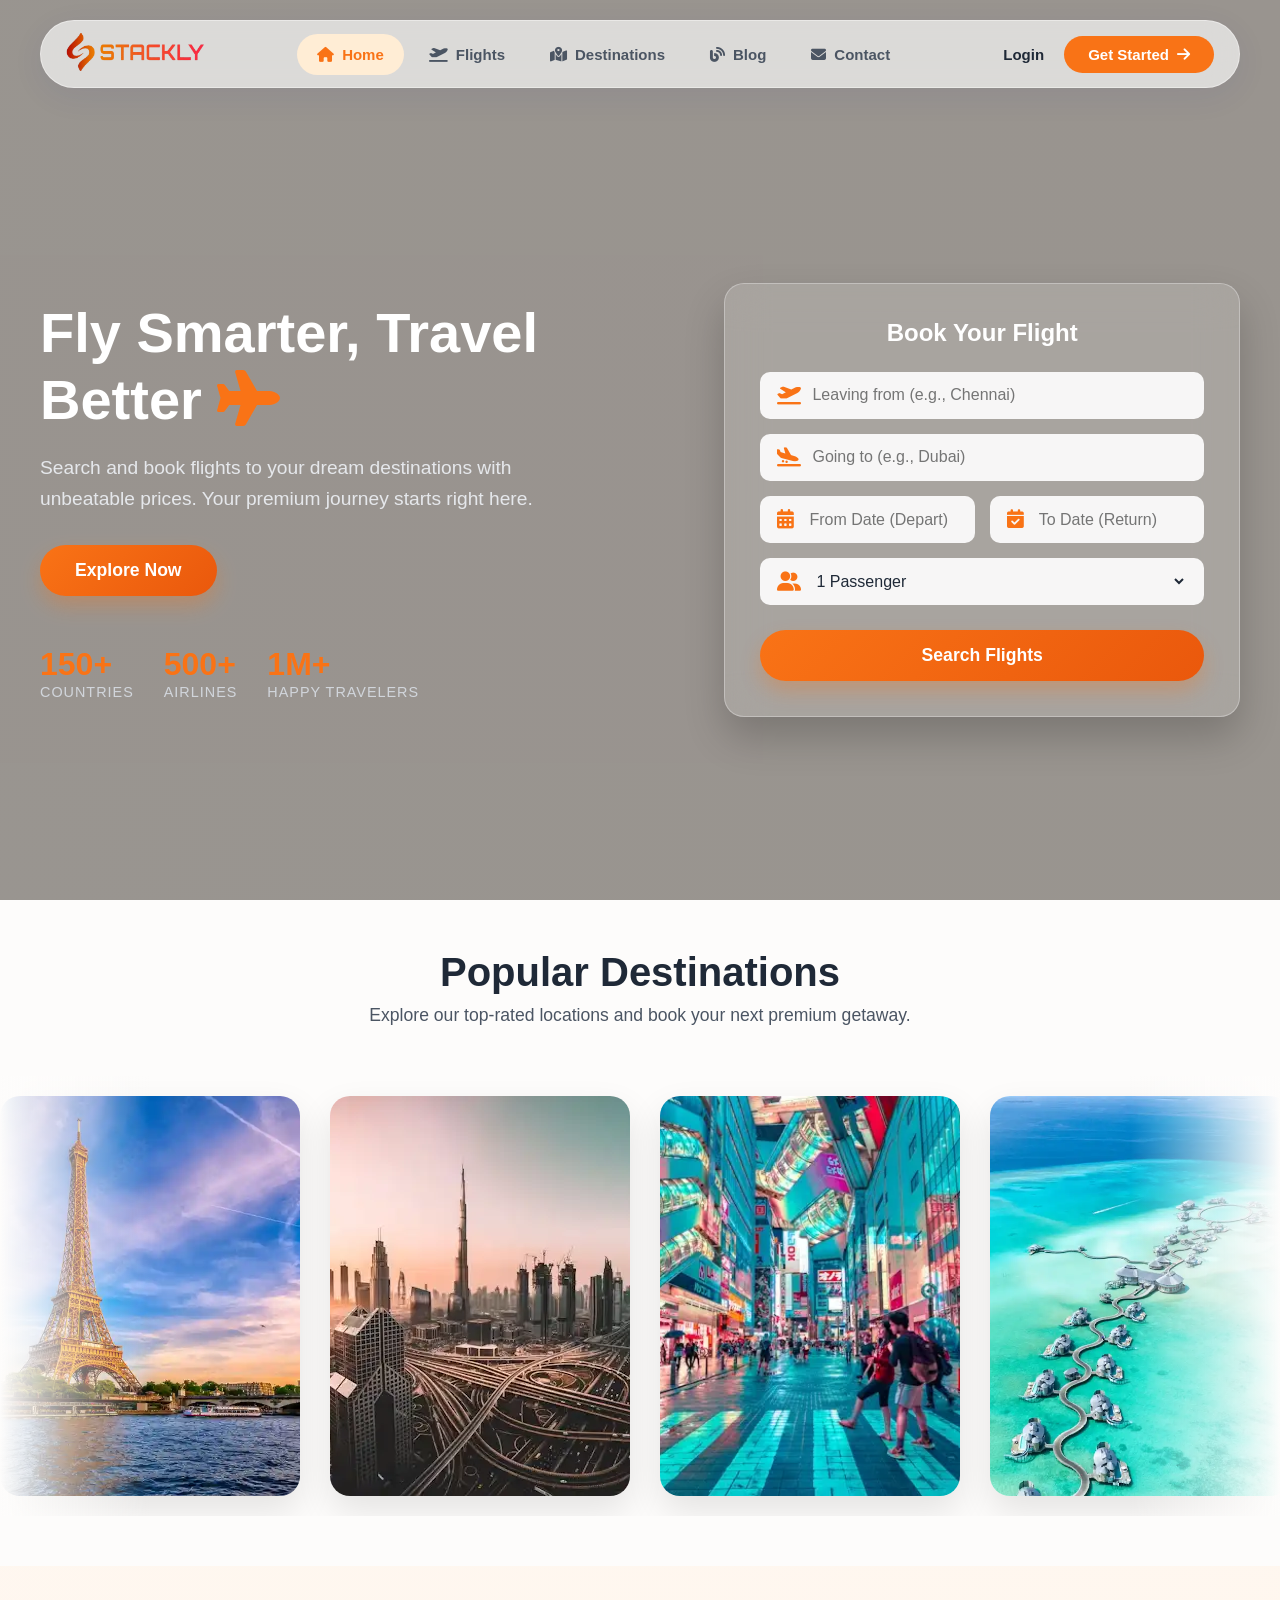
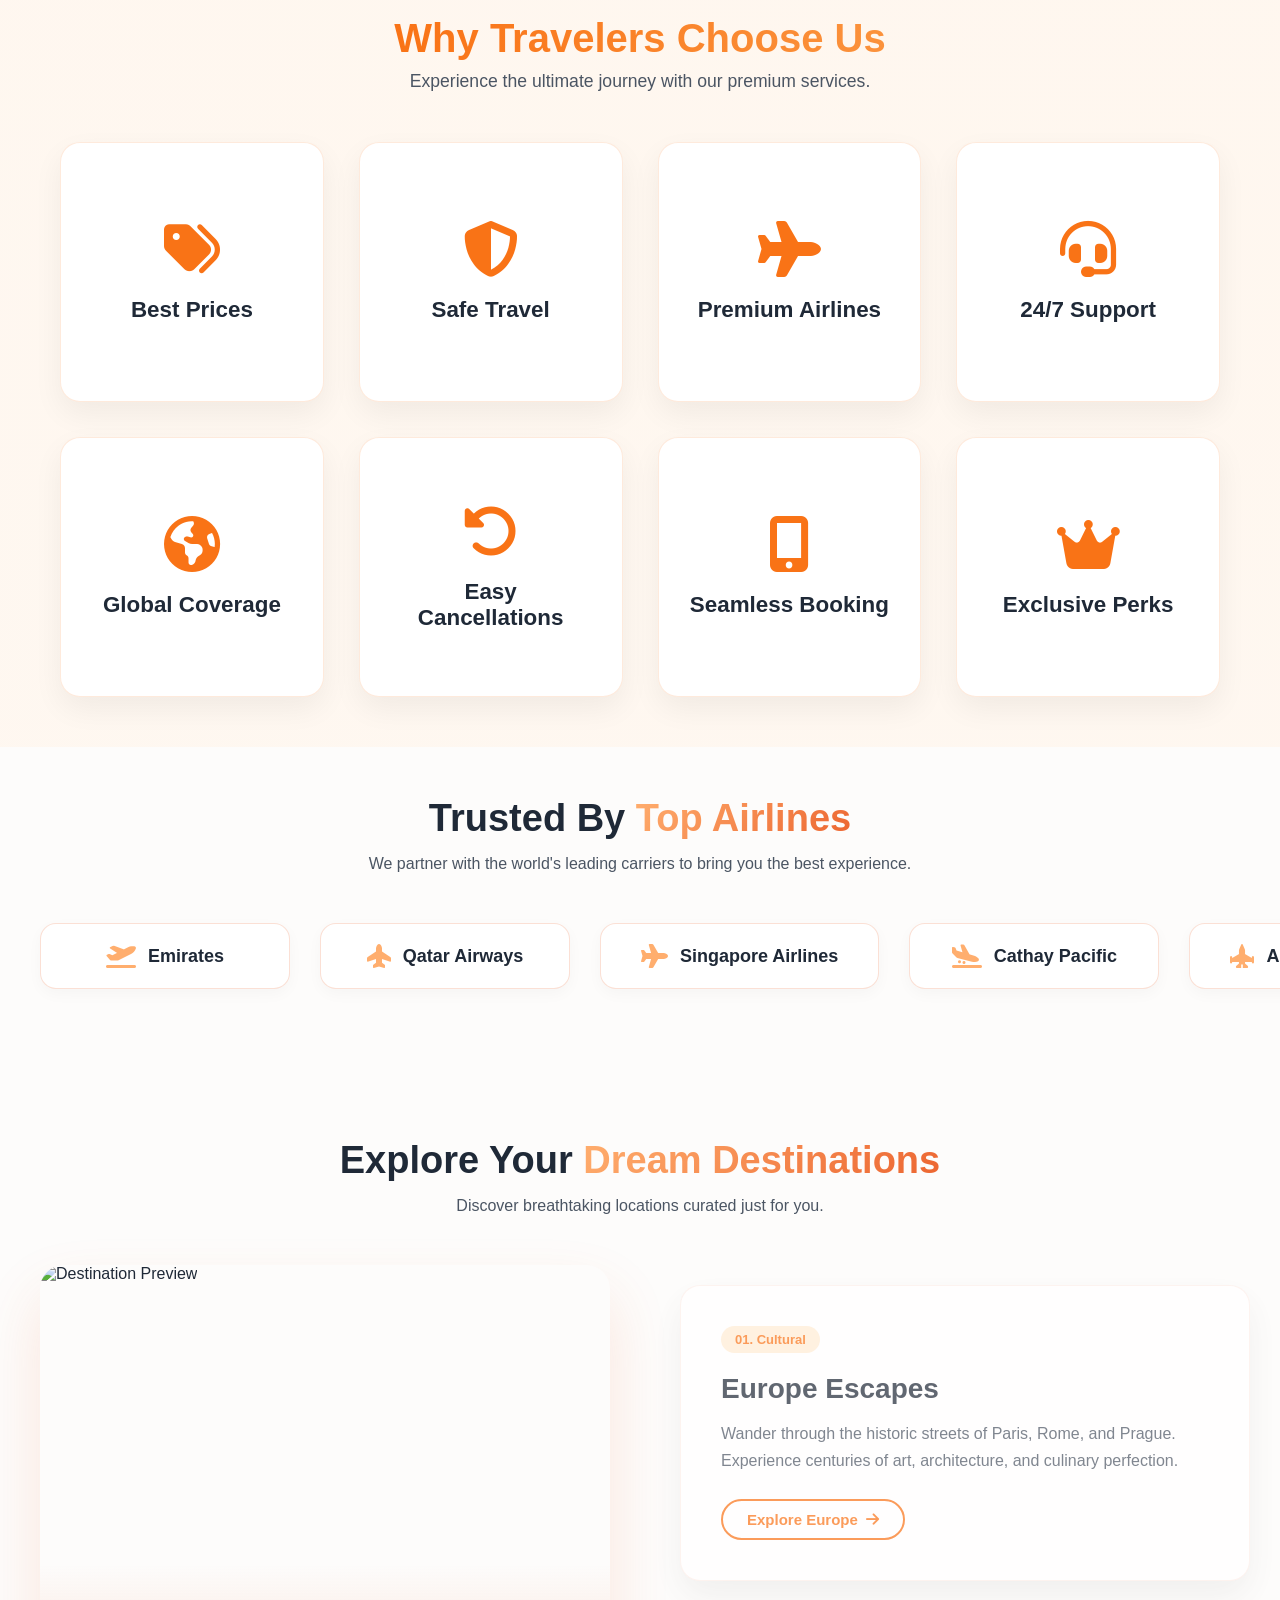
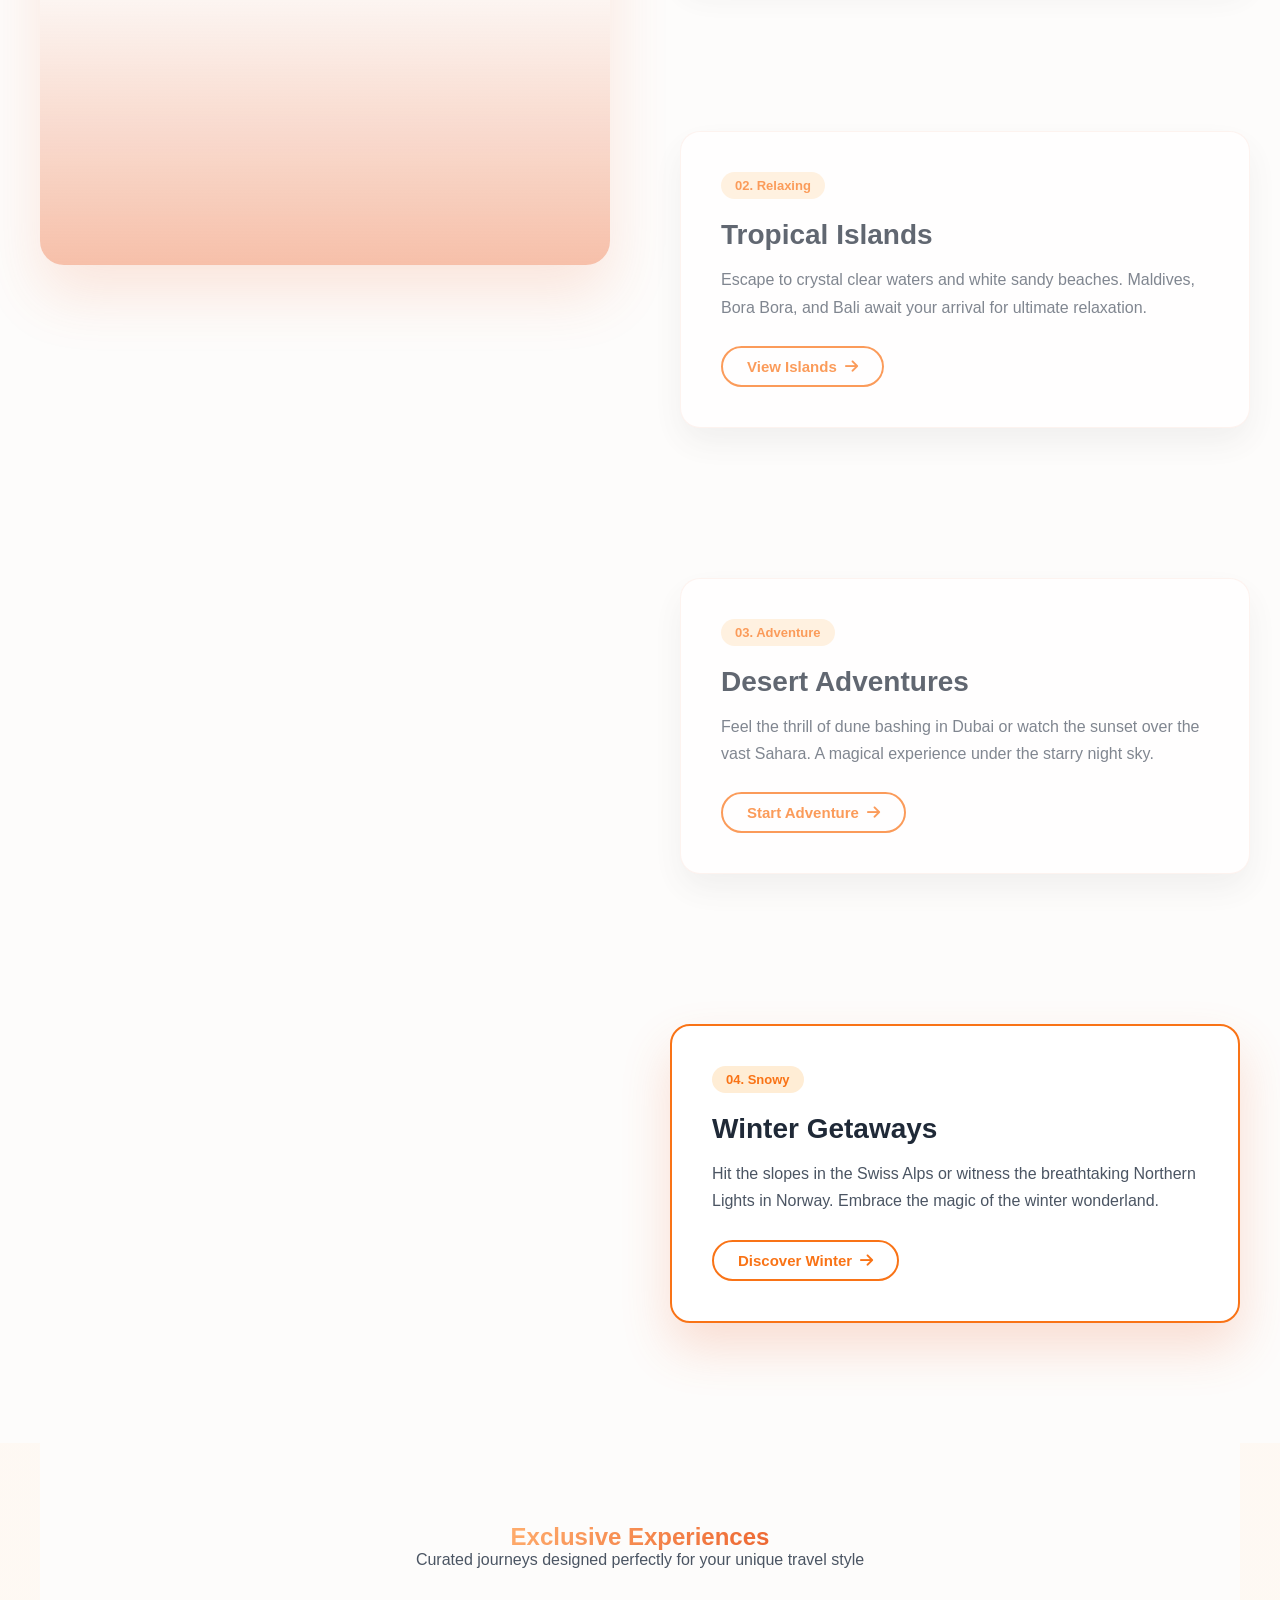
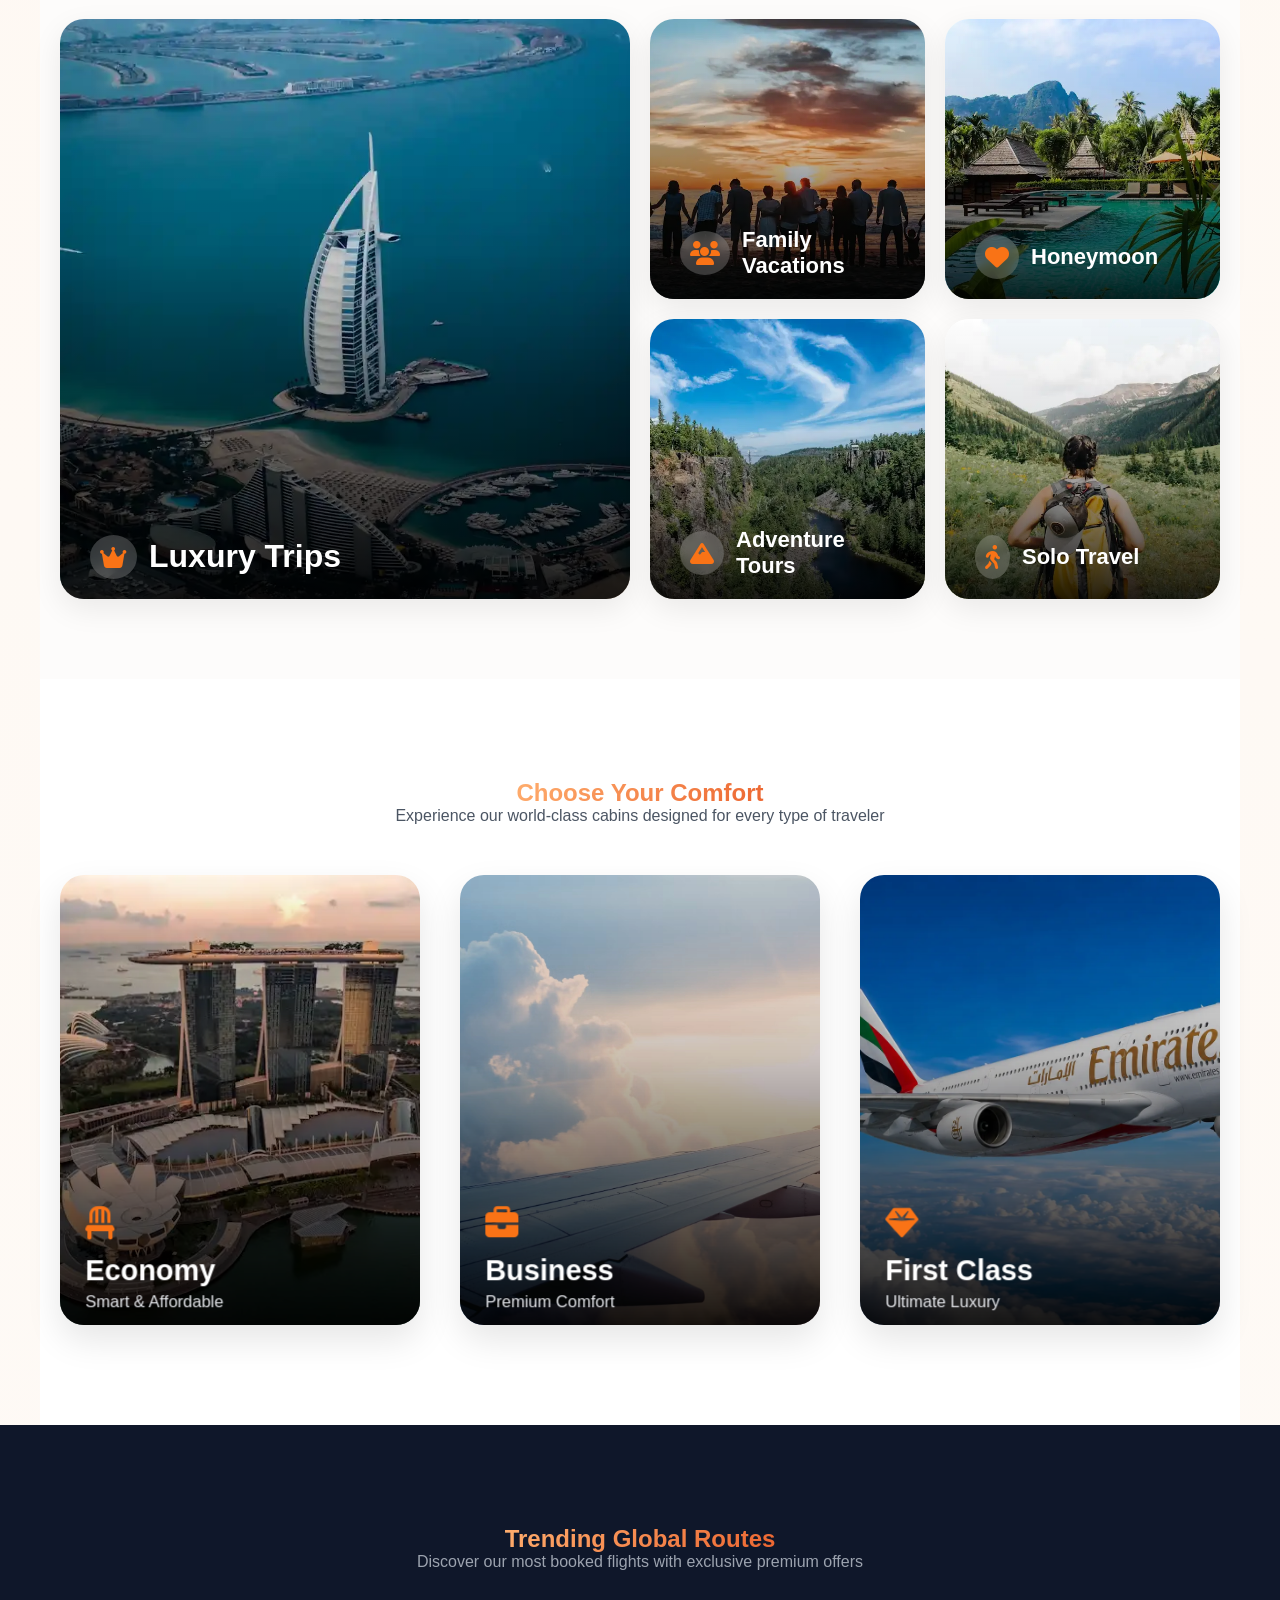
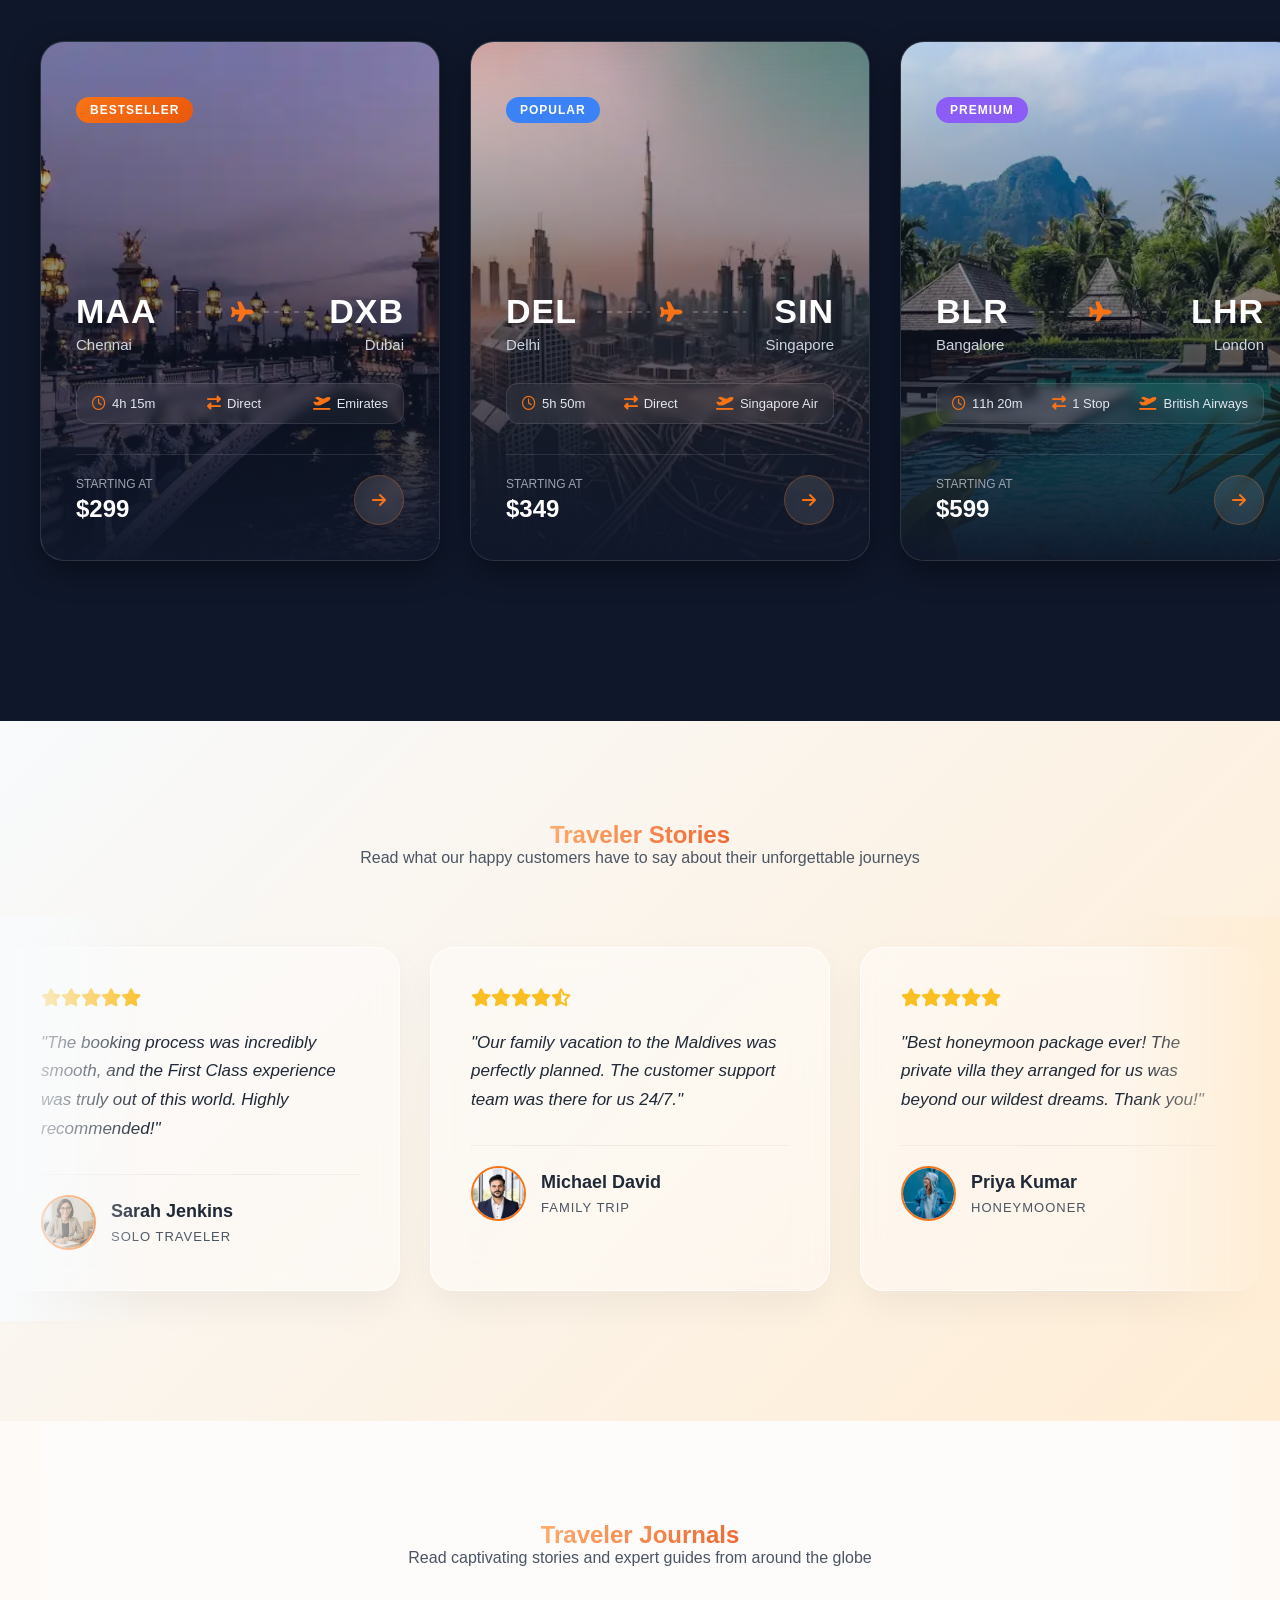
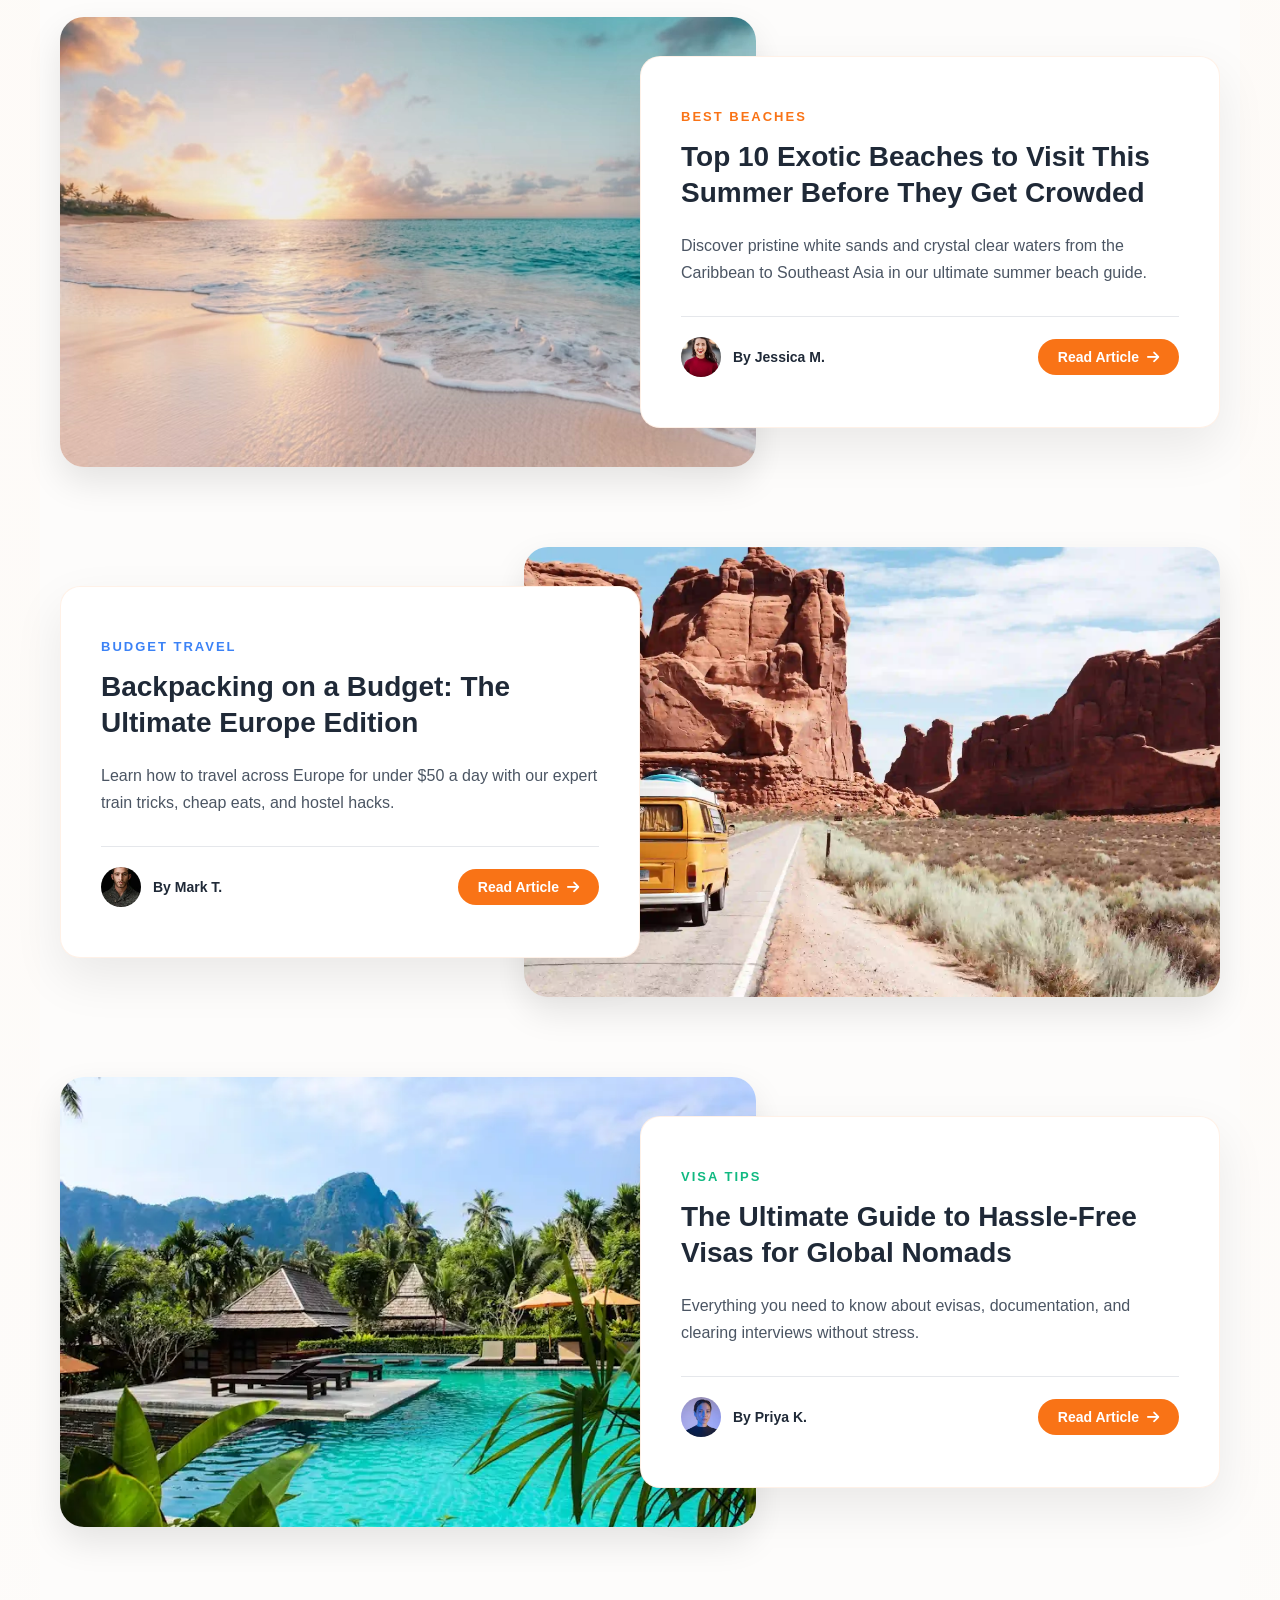
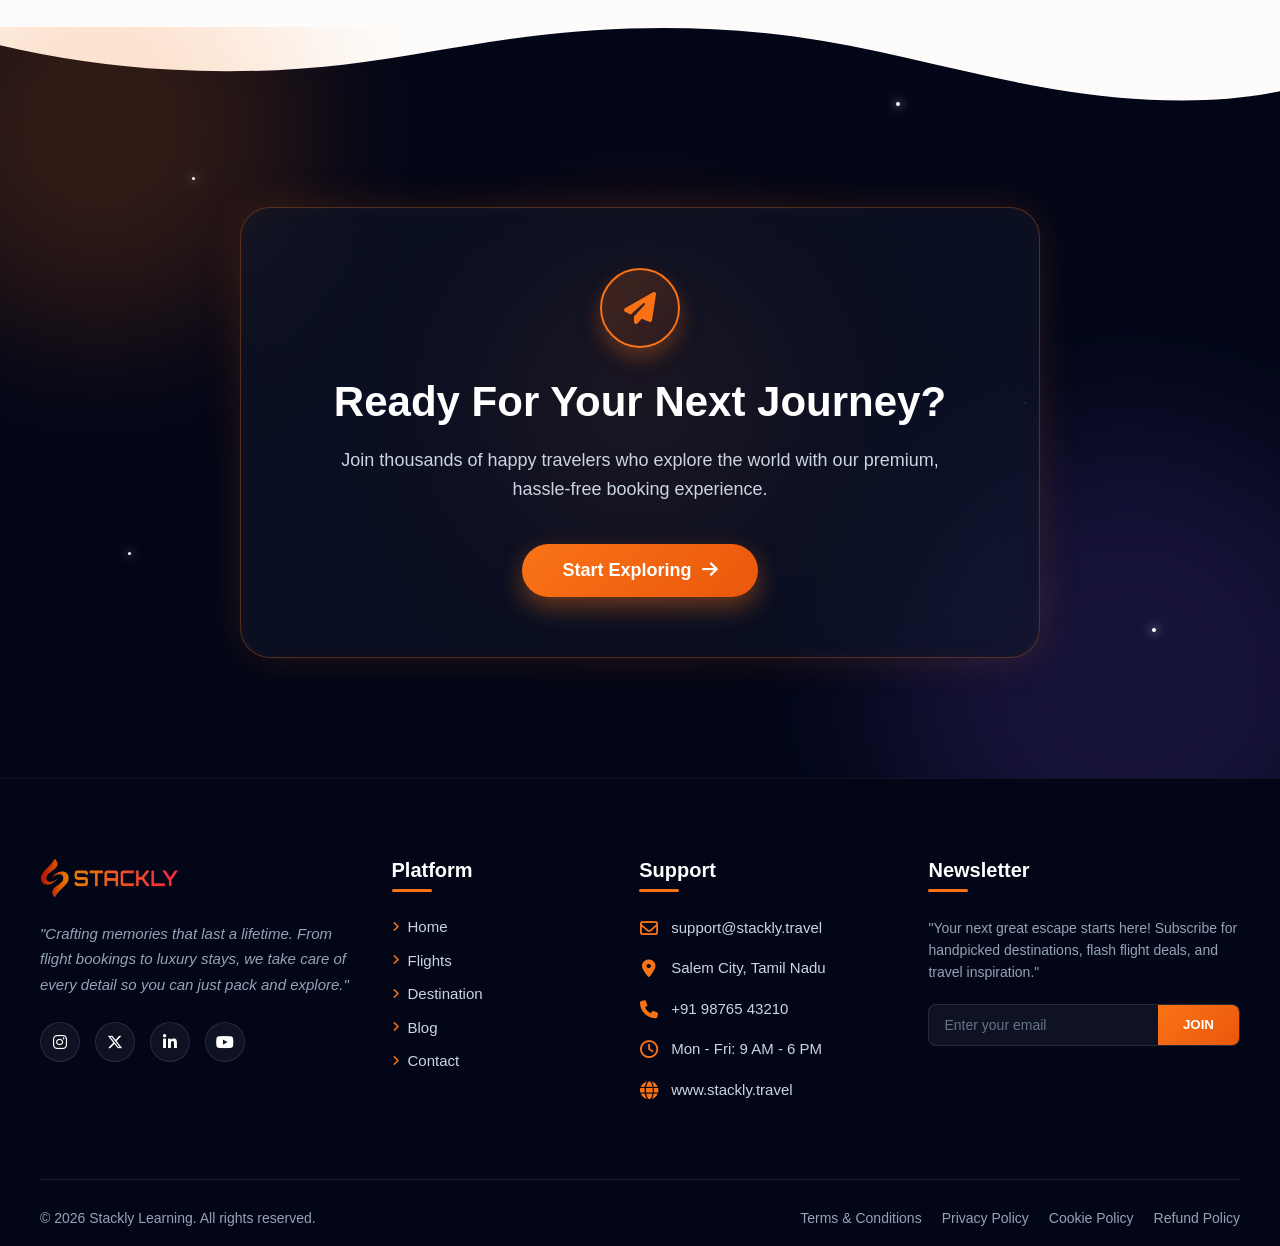
==== commit 8d5771db: "Airline Booking" ====
--- a/index.html
+++ b/index.html
@@ -5,7 +5,7 @@
     <meta charset="UTF-8">
     <meta name="viewport" content="width=device-width, initial-scale=1.0">
     <title>Fixed Fullscreen Mobile Navbar</title>
-    <link rel="stylesheet" href="https://cdnjs.cloudflare.com/ajax/libs/font-awesome/6.4.0/css/all.min.css">
+    <link rel="stylesheet" href="https://cdnjs.cloudflare.com/ajax/libs/font-awesome/6.5.2/css/all.min.css">
     <link rel="stylesheet" href="style.css">
     <link rel="stylesheet" href="common.css">
 </head>
@@ -25,10 +25,10 @@
 
         <ul class="nav-menu">
             <li><a href="index.html" class="nav-link active"><i class="fas fa-home"></i> Home</a></li>
-            <li><a href="#" class="nav-link"><i class="fas fa-plane-departure"></i> Flights</a></li>
-            <li><a href="#" class="nav-link"><i class="fas fa-map-marked-alt"></i> Destinations</a></li>
-            <li><a href="#" class="nav-link"><i class="fas fa-blog"></i> Blog</a></li>
-            <li><a href="#" class="nav-link"><i class="fas fa-envelope"></i> Contact</a></li>
+            <li><a href="flights.html" class="nav-link"><i class="fas fa-plane-departure"></i> Flights</a></li>
+            <li><a href="destination.html" class="nav-link"><i class="fas fa-map-marked-alt"></i> Destinations</a></li>
+            <li><a href="blog.html" class="nav-link"><i class="fas fa-blog"></i> Blog</a></li>
+            <li><a href="contact.html" class="nav-link"><i class="fas fa-envelope"></i> Contact</a></li>
         </ul>
 
         <div class="nav-actions">
@@ -38,641 +38,1337 @@
     </nav>
 
     <section class="hero-section">
-    <div class="bg-slider">
-        <div class="slide slide-1"></div>
-        <div class="slide slide-2"></div>
-        <div class="slide slide-3"></div>
-    </div>
-    <div class="hero-overlay"></div>
-
-    <div class="hero-container">
-        <div class="hero-content scroll-reveal">
-            <h1>Fly Smarter, Travel Better <i class="fas fa-plane floating-plane"></i></h1>
-            <p>Search and book flights to your dream destinations with unbeatable prices. Your premium journey starts right here.</p>
-            <a href="#" class="btn-gradient">Explore Now</a>
-            
-            <div class="hero-stats">
-                <div class="stat-item">
-                    <h3>150+</h3>
-                    <span>Countries</span>
-                </div>
-                <div class="stat-item">
-                    <h3>500+</h3>
-                    <span>Airlines</span>
-                </div>
-                <div class="stat-item">
-                    <h3>1M+</h3>
-                    <span>Happy Travelers</span>
-                </div>
-            </div>
-        </div>
-
-        <div class="hero-card-wrapper scroll-reveal">
-            <div class="glass-flight-card">
-                <h3>Book Your Flight</h3>
-                <form id="flightForm">
-                    <div class="input-wrapper">
-                        <div class="input-group" id="group-from">
-                            <i class="fas fa-plane-departure"></i>
-                            <input type="text" id="from-input" placeholder="Leaving from (e.g., Chennai)">
-                        </div>
-                        <div class="error-text" id="error-from">Please enter your departure city.</div>
-                    </div>
-
-                    <div class="input-wrapper">
-                        <div class="input-group" id="group-to">
-                            <i class="fas fa-plane-arrival"></i>
-                            <input type="text" id="to-input" placeholder="Going to (e.g., Dubai)">
-                        </div>
-                        <div class="error-text" id="error-to">Please enter your destination.</div>
-                    </div>
-
-                    <div class="date-group">
-                        <div class="date-wrapper">
-                            <div class="input-group" id="group-depart">
-                                <i class="fas fa-calendar-alt"></i>
-                                <input type="text" id="depart-input" placeholder="From Date (Depart)">
-                            </div>
-                            <div class="error-text" id="error-depart">Please select a departure date.</div>
-                        </div>
-                        <div class="date-wrapper">
-                            <div class="input-group" id="group-return">
-                                <i class="fas fa-calendar-check"></i>
-                                <input type="text" id="return-input" placeholder="To Date (Return)">
-                            </div>
-                            <div class="error-text" id="error-return">Please select a return date.</div>
-                        </div>
-                    </div>
-
-                    <div class="input-wrapper">
-                        <div class="input-group">
-                            <i class="fas fa-user-friends"></i>
-                            <select id="passenger-input">
-                                <option value="1">1 Passenger</option>
-                                <option value="2">2 Passengers</option>
-                                <option value="3">3+ Passengers</option>
-                            </select>
-                        </div>
-                    </div>
-                    
-                    <button type="submit" class="btn-gradient full-width">Search Flights</button>
-                </form>
-            </div>
-        </div>
-    </div>
-</section>
-
-
-<section class="moving-destinations-section">
-    <div class="destinations-header scroll-reveal">
-        <h2>Popular Destinations</h2>
-        <p>Explore our top-rated locations and book your next premium getaway.</p>
-    </div>
-
-    <div class="slider-container scroll-reveal">
-        <div class="slider-track">
-            
-            <div class="slider-card">
-                <div class="card-bg" style="background-image: url('https://images.unsplash.com/photo-1502602898657-3e90760020c6?q=80&w=600&auto=format&fit=crop');"></div>
-                <div class="hover-overlay">
-                    <div class="hover-content">
-                        <h3>Paris</h3>
-                        <p>Experience the city of love with our exclusive premium flight packages.</p>
-                        <a href="#" class="btn-card">Book Now</a>
-                    </div>
-                </div>
-            </div>
-
-            <div class="slider-card">
-                <div class="card-bg" style="background-image: url('https://images.unsplash.com/photo-1512453979798-5ea266f8880c?q=80&w=600&auto=format&fit=crop');"></div>
-                <div class="hover-overlay">
-                    <div class="hover-content">
-                        <h3>Dubai</h3>
-                        <p>Discover luxury shopping, ultramodern architecture, and a lively nightlife scene.</p>
-                        <a href="#" class="btn-card">Book Now</a>
-                    </div>
-                </div>
-            </div>
-
-            <div class="slider-card">
-                <div class="card-bg" style="background-image: url('https://images.unsplash.com/photo-1540959733332-eab4deabeeaf?q=80&w=600&auto=format&fit=crop');"></div>
-                <div class="hover-overlay">
-                    <div class="hover-content">
-                        <h3>Tokyo</h3>
-                        <p>Immerse yourself in a city where the traditional meets the ultra-modern.</p>
-                        <a href="#" class="btn-card">Book Now</a>
-                    </div>
-                </div>
-            </div>
-
-            <div class="slider-card">
-                <div class="card-bg" style="background-image: url('https://images.unsplash.com/photo-1514282401047-d79a71a590e8?q=80&w=600&auto=format&fit=crop');"></div>
-                <div class="hover-overlay">
-                    <div class="hover-content">
-                        <h3>Maldives</h3>
-                        <p>Relax in private overwater villas surrounded by crystal-clear blue waters.</p>
-                        <a href="#" class="btn-card">Book Now</a>
-                    </div>
-                </div>
-            </div>
-
-            <div class="slider-card">
-                <div class="card-bg" style="background-image: url('https://images.unsplash.com/photo-1525625293386-3f8f99389edd?q=80&w=600&auto=format&fit=crop');"></div>
-                <div class="hover-overlay">
-                    <div class="hover-content">
-                        <h3>Singapore</h3>
-                        <p>Explore lush gardens, incredible street food, and stunning cityscapes.</p>
-                        <a href="#" class="btn-card">Book Now</a>
-                    </div>
-                </div>
-            </div>
-
-            <div class="slider-card">
-                <div class="card-bg" style="background-image: url('https://images.unsplash.com/photo-1496442226666-8d4d0e62e6e9?q=80&w=600&auto=format&fit=crop');"></div>
-                <div class="hover-overlay">
-                    <div class="hover-content">
-                        <h3>New York</h3>
-                        <p>Take a bite out of the Big Apple with iconic landmarks and endless energy.</p>
-                        <a href="#" class="btn-card">Book Now</a>
-                    </div>
-                </div>
-            </div>
-
-            <div class="slider-card">
-                <div class="card-bg" style="background-image: url('https://images.unsplash.com/photo-1502602898657-3e90760020c6?q=80&w=600&auto=format&fit=crop');"></div>
-                <div class="hover-overlay">
-                    <div class="hover-content">
-                        <h3>Paris</h3>
-                        <p>Experience the city of love with our exclusive premium flight packages.</p>
-                        <a href="#" class="btn-card">Book Now</a>
-                    </div>
-                </div>
-            </div>
-
-            <div class="slider-card">
-                <div class="card-bg" style="background-image: url('https://images.unsplash.com/photo-1512453979798-5ea266f8880c?q=80&w=600&auto=format&fit=crop');"></div>
-                <div class="hover-overlay">
-                    <div class="hover-content">
-                        <h3>Dubai</h3>
-                        <p>Discover luxury shopping, ultramodern architecture, and a lively nightlife scene.</p>
-                        <a href="#" class="btn-card">Book Now</a>
-                    </div>
-                </div>
-            </div>
-
-            <div class="slider-card">
-                <div class="card-bg" style="background-image: url('https://images.unsplash.com/photo-1540959733332-eab4deabeeaf?q=80&w=600&auto=format&fit=crop');"></div>
-                <div class="hover-overlay">
-                    <div class="hover-content">
-                        <h3>Tokyo</h3>
-                        <p>Immerse yourself in a city where the traditional meets the ultra-modern.</p>
-                        <a href="#" class="btn-card">Book Now</a>
-                    </div>
-                </div>
-            </div>
-
-            <div class="slider-card">
-                <div class="card-bg" style="background-image: url('https://images.unsplash.com/photo-1514282401047-d79a71a590e8?q=80&w=600&auto=format&fit=crop');"></div>
-                <div class="hover-overlay">
-                    <div class="hover-content">
-                        <h3>Maldives</h3>
-                        <p>Relax in private overwater villas surrounded by crystal-clear blue waters.</p>
-                        <a href="#" class="btn-card">Book Now</a>
-                    </div>
-                </div>
-            </div>
-
-            <div class="slider-card">
-                <div class="card-bg" style="background-image: url('https://images.unsplash.com/photo-1525625293386-3f8f99389edd?q=80&w=600&auto=format&fit=crop');"></div>
-                <div class="hover-overlay">
-                    <div class="hover-content">
-                        <h3>Singapore</h3>
-                        <p>Explore lush gardens, incredible street food, and stunning cityscapes.</p>
-                        <a href="#" class="btn-card">Book Now</a>
-                    </div>
-                </div>
-            </div>
-
-            <div class="slider-card">
-                <div class="card-bg" style="background-image: url('https://images.unsplash.com/photo-1496442226666-8d4d0e62e6e9?q=80&w=600&auto=format&fit=crop');"></div>
-                <div class="hover-overlay">
-                    <div class="hover-content">
-                        <h3>New York</h3>
-                        <p>Take a bite out of the Big Apple with iconic landmarks and endless energy.</p>
-                        <a href="#" class="btn-card">Book Now</a>
-                    </div>
-                </div>
-            </div>
-
-        </div>
-    </div>
-</section>
-
-
-<section class="features-section">
-    <div class="features-header scroll-reveal">
-        <h2 class="gradient-heading">Why Travelers Choose Us</h2>
-        <p>Experience the ultimate journey with our premium services.</p>
-    </div>
-
-    <div class="features-grid">
-        
-        <div class="flip-card scroll-reveal">
-            <div class="flip-card-inner">
-                <div class="flip-card-front">
-                    <i class="fas fa-tags"></i>
-                    <h3>Best Prices</h3>
-                </div>
-                <div class="flip-card-back">
-                    <p>We guarantee unbeatable prices and exclusive deals for all your premium travel destinations worldwide.</p>
-                </div>
-            </div>
-        </div>
-
-        <div class="flip-card scroll-reveal">
-            <div class="flip-card-inner">
-                <div class="flip-card-front">
-                    <i class="fas fa-shield-alt"></i>
-                    <h3>Safe Travel</h3>
-                </div>
-                <div class="flip-card-back">
-                    <p>Your safety is our priority. We partner with highly rated airlines following strict safety protocols.</p>
-                </div>
-            </div>
-        </div>
-
-        <div class="flip-card scroll-reveal">
-            <div class="flip-card-inner">
-                <div class="flip-card-front">
-                    <i class="fas fa-plane"></i>
-                    <h3>Premium Airlines</h3>
-                </div>
-                <div class="flip-card-back">
-                    <p>Fly with the world's best airlines, offering luxurious seating, fine dining, and superior comfort.</p>
-                </div>
-            </div>
-        </div>
-
-        <div class="flip-card scroll-reveal">
-            <div class="flip-card-inner">
-                <div class="flip-card-front">
-                    <i class="fas fa-headset"></i>
-                    <h3>24/7 Support</h3>
-                </div>
-                <div class="flip-card-back">
-                    <p>Our dedicated customer support team is available around the clock to assist you with any queries.</p>
-                </div>
-            </div>
-        </div>
-
-        <div class="flip-card scroll-reveal">
-            <div class="flip-card-inner">
-                <div class="flip-card-front">
-                    <i class="fas fa-globe-americas"></i>
-                    <h3>Global Coverage</h3>
-                </div>
-                <div class="flip-card-back">
-                    <p>Access thousands of flights across 150+ countries. The world is at your fingertips.</p>
-                </div>
-            </div>
-        </div>
-
-        <div class="flip-card scroll-reveal">
-            <div class="flip-card-inner">
-                <div class="flip-card-front">
-                    <i class="fas fa-undo-alt"></i>
-                    <h3>Easy Cancellations</h3>
-                </div>
-                <div class="flip-card-back">
-                    <p>Plans change? Enjoy hassle-free, flexible cancellation policies on premium bookings.</p>
-                </div>
-            </div>
-        </div>
-
-        <div class="flip-card scroll-reveal">
-            <div class="flip-card-inner">
-                <div class="flip-card-front">
-                    <i class="fas fa-mobile-alt"></i>
-                    <h3>Seamless Booking</h3>
-                </div>
-                <div class="flip-card-back">
-                    <p>Experience a smooth, lag-free booking process on any device in just a few taps.</p>
-                </div>
-            </div>
-        </div>
-
-        <div class="flip-card scroll-reveal">
-            <div class="flip-card-inner">
-                <div class="flip-card-front">
-                    <i class="fas fa-crown"></i>
-                    <h3>Exclusive Perks</h3>
-                </div>
-                <div class="flip-card-back">
-                    <p>Unlock VIP lounge access, extra baggage allowance, and priority boarding.</p>
-                </div>
-            </div>
-        </div>
-
-    </div>
-</section>
-
-
-<section class="airlines-section">
-    <div class="container">
-        
-        <div class="section-header text-center" data-aos="fade-up">
-            <h2 class="section-title">Trusted By <span class="text-gradient">Top Airlines</span></h2>
-            <p class="section-subtitle">We partner with the world's leading carriers to bring you the best experience.</p>
-        </div>
-
-        <div class="marquee-container" data-aos="fade-up" data-aos-delay="100">
-            <div class="marquee-track">
-                
-                <div class="airline-card">
-                    <i class="fa-solid fa-plane-departure plane-icon"></i>
-                    <h3>Emirates</h3>
-                </div>
-                <div class="airline-card">
-                    <i class="fa-solid fa-plane-up plane-icon"></i>
-                    <h3>Qatar Airways</h3>
-                </div>
-                <div class="airline-card">
-                    <i class="fa-solid fa-plane plane-icon"></i>
-                    <h3>Singapore Airlines</h3>
-                </div>
-                <div class="airline-card">
-                    <i class="fa-solid fa-plane-arrival plane-icon"></i>
-                    <h3>Cathay Pacific</h3>
-                </div>
-                <div class="airline-card">
-                    <i class="fa-solid fa-jet-fighter-up plane-icon"></i>
-                    <h3>ANA All Nippon</h3>
-                </div>
-
-                <div class="airline-card">
-                    <i class="fa-solid fa-plane-departure plane-icon"></i>
-                    <h3>Emirates</h3>
-                </div>
-                <div class="airline-card">
-                    <i class="fa-solid fa-plane-up plane-icon"></i>
-                    <h3>Qatar Airways</h3>
-                </div>
-                <div class="airline-card">
-                    <i class="fa-solid fa-plane plane-icon"></i>
-                    <h3>Singapore Airlines</h3>
-                </div>
-                <div class="airline-card">
-                    <i class="fa-solid fa-plane-arrival plane-icon"></i>
-                    <h3>Cathay Pacific</h3>
-                </div>
-                <div class="airline-card">
-                    <i class="fa-solid fa-jet-fighter-up plane-icon"></i>
-                    <h3>ANA All Nippon</h3>
-                </div>
-
-            </div>
-        </div>
-
-    </div>
-</section>
-
-
-<!-- ========================================== -->
-<!-- 5️⃣ DREAM DESTINATIONS (STICKY SCROLL)       -->
-<!-- ========================================== -->
-<section class="destinations-section">
-    <div class="container">
-        
-        <div class="section-header text-center" data-aos="fade-up">
-            <h2 class="section-title">Explore Your <span class="text-gradient">Dream Destinations</span></h2>
-            <p class="section-subtitle">Discover breathtaking locations curated just for you.</p>
-        </div>
-
-        <div class="sticky-container">
-            
-            <!-- LEFT SIDE: Sticky Image Wrapper -->
-            <div class="sticky-left">
-                <div class="sticky-image-box">
-                    <img src="https://images.unsplash.com/photo-1499856871958-5b9627545d1a?q=80&w=800&auto=format&fit=crop" id="sticky-img" alt="Destination Preview">
-                    <div class="image-overlay-gradient"></div>
-                </div>
-            </div>
-
-            <!-- RIGHT SIDE: Scrolling Cards -->
-            <div class="scroll-right">
-                
-                <!-- Card 1 (🔥 Added 'active-card' here by default) -->
-                <div class="dest-card active-card" data-img="https://images.unsplash.com/photo-1499856871958-5b9627545d1a?q=80&w=800&auto=format&fit=crop">
-                    <img src="https://images.unsplash.com/photo-1499856871958-5b9627545d1a?q=80&w=600&auto=format&fit=crop" class="mobile-card-img" alt="Europe">
-                    <div class="dest-card-content">
-                        <span class="dest-badge">01. Cultural</span>
-                        <h3>Europe Escapes</h3>
-                        <p>Wander through the historic streets of Paris, Rome, and Prague. Experience centuries of art, architecture, and culinary perfection.</p>
-                        <a href="#" class="dest-link">Explore Europe <i class="fa-solid fa-arrow-right"></i></a>
-                    </div>
-                </div>
-
-                <!-- Card 2 -->
-                <div class="dest-card" data-img="https://images.unsplash.com/photo-1510414842594-a61c69b5ae57?q=80&w=800&auto=format&fit=crop">
-                    <img src="https://images.unsplash.com/photo-1510414842594-a61c69b5ae57?q=80&w=600&auto=format&fit=crop" class="mobile-card-img" alt="Tropical">
-                    <div class="dest-card-content">
-                        <span class="dest-badge">02. Relaxing</span>
-                        <h3>Tropical Islands</h3>
-                        <p>Escape to crystal clear waters and white sandy beaches. Maldives, Bora Bora, and Bali await your arrival for ultimate relaxation.</p>
-                        <a href="#" class="dest-link">View Islands <i class="fa-solid fa-arrow-right"></i></a>
-                    </div>
-                </div>
-
-                <!-- Card 3 -->
-                <div class="dest-card" data-img="https://images.unsplash.com/photo-1541432901042-2d8bd64b4a9b?q=80&w=800&auto=format&fit=crop">
-                    <img src="https://images.unsplash.com/photo-1541432901042-2d8bd64b4a9b?q=80&w=600&auto=format&fit=crop" class="mobile-card-img" alt="Desert">
-                    <div class="dest-card-content">
-                        <span class="dest-badge">03. Adventure</span>
-                        <h3>Desert Adventures</h3>
-                        <p>Feel the thrill of dune bashing in Dubai or watch the sunset over the vast Sahara. A magical experience under the starry night sky.</p>
-                        <a href="#" class="dest-link">Start Adventure <i class="fa-solid fa-arrow-right"></i></a>
-                    </div>
-                </div>
-
-                <!-- Card 4 -->
-                <div class="dest-card" data-img="https://images.unsplash.com/photo-1478265409131-1f65c88f965c?q=80&w=800&auto=format&fit=crop">
-                    <img src="https://images.unsplash.com/photo-1478265409131-1f65c88f965c?q=80&w=600&auto=format&fit=crop" class="mobile-card-img" alt="Winter">
-                    <div class="dest-card-content">
-                        <span class="dest-badge">04. Snowy</span>
-                        <h3>Winter Getaways</h3>
-                        <p>Hit the slopes in the Swiss Alps or witness the breathtaking Northern Lights in Norway. Embrace the magic of the winter wonderland.</p>
-                        <a href="#" class="dest-link">Discover Winter <i class="fa-solid fa-arrow-right"></i></a>
-                    </div>
-                </div>
-
-            </div>
-        </div>
-    </div>
-</section>
+        <div class="bg-slider">
+            <div class="slide slide-1"></div>
+            <div class="slide slide-2"></div>
+            <div class="slide slide-3"></div>
+        </div>
+        <div class="hero-overlay"></div>
+
+        <div class="hero-container">
+            <div class="hero-content scroll-reveal">
+                <h1>Fly Smarter, Travel Better <i class="fas fa-plane floating-plane"></i></h1>
+                <p>Search and book flights to your dream destinations with unbeatable prices. Your premium journey
+                    starts right here.</p>
+                <a href="404page.html" class="btn-gradient">Explore Now</a>
+
+                <div class="hero-stats">
+                    <div class="stat-item">
+                        <h3>150+</h3>
+                        <span>Countries</span>
+                    </div>
+                    <div class="stat-item">
+                        <h3>500+</h3>
+                        <span>Airlines</span>
+                    </div>
+                    <div class="stat-item">
+                        <h3>1M+</h3>
+                        <span>Happy Travelers</span>
+                    </div>
+                </div>
+            </div>
+
+            <div class="hero-card-wrapper scroll-reveal">
+                <div class="glass-flight-card">
+                    <h3>Book Your Flight</h3>
+                    <form id="flightForm">
+                        <div class="input-wrapper">
+                            <div class="input-group" id="group-from">
+                                <i class="fas fa-plane-departure"></i>
+                                <input type="text" id="from-input" placeholder="Leaving from (e.g., Chennai)">
+                            </div>
+                            <div class="error-text" id="error-from">Please enter your departure city.</div>
+                        </div>
+
+                        <div class="input-wrapper">
+                            <div class="input-group" id="group-to">
+                                <i class="fas fa-plane-arrival"></i>
+                                <input type="text" id="to-input" placeholder="Going to (e.g., Dubai)">
+                            </div>
+                            <div class="error-text" id="error-to">Please enter your destination.</div>
+                        </div>
+
+                        <div class="date-group">
+                            <div class="date-wrapper">
+                                <div class="input-group" id="group-depart">
+                                    <i class="fas fa-calendar-alt"></i>
+                                    <input type="text" id="depart-input" placeholder="From Date (Depart)">
+                                </div>
+                                <div class="error-text" id="error-depart">Please select a departure date.</div>
+                            </div>
+                            <div class="date-wrapper">
+                                <div class="input-group" id="group-return">
+                                    <i class="fas fa-calendar-check"></i>
+                                    <input type="text" id="return-input" placeholder="To Date (Return)">
+                                </div>
+                                <div class="error-text" id="error-return">Please select a return date.</div>
+                            </div>
+                        </div>
+
+                        <div class="input-wrapper">
+                            <div class="input-group">
+                                <i class="fas fa-user-friends"></i>
+                                <select id="passenger-input">
+                                    <option value="1">1 Passenger</option>
+                                    <option value="2">2 Passengers</option>
+                                    <option value="3">3+ Passengers</option>
+                                </select>
+                            </div>
+                        </div>
+
+                        <button type="submit" class="btn-gradient full-width">Search Flights</button>
+                    </form>
+                </div>
+            </div>
+        </div>
+    </section>
+
+
+    <section class="moving-destinations-section">
+        <div class="destinations-header scroll-reveal">
+            <h2>Popular Destinations</h2>
+            <p>Explore our top-rated locations and book your next premium getaway.</p>
+        </div>
+
+        <div class="slider-container scroll-reveal">
+            <div class="slider-track">
+
+                <div class="slider-card">
+                    <div class="card-bg" style="background-image: url('./asset/v5.webp');">
+                    </div>
+                    <div class="hover-overlay">
+                        <div class="hover-content">
+                            <h3>Paris</h3>
+                            <p>Experience the city of love with our exclusive premium flight packages.</p>
+                            <a href="404page.html" class="btn-card">Book Now</a>
+                        </div>
+                    </div>
+                </div>
+
+                <div class="slider-card">
+                    <div class="card-bg" style="background-image: url('./asset/v7.webp');">
+                    </div>
+                    <div class="hover-overlay">
+                        <div class="hover-content">
+                            <h3>Dubai</h3>
+                            <p>Discover luxury shopping, ultramodern architecture, and a lively nightlife scene.</p>
+                            <a href="404page.html" class="btn-card">Book Now</a>
+                        </div>
+                    </div>
+                </div>
+
+                <div class="slider-card">
+                    <div class="card-bg" style="background-image: url('./asset/v8.webp');">
+                    </div>
+                    <div class="hover-overlay">
+                        <div class="hover-content">
+                            <h3>Tokyo</h3>
+                            <p>Immerse yourself in a city where the traditional meets the ultra-modern.</p>
+                            <a href="404page.html" class="btn-card">Book Now</a>
+                        </div>
+                    </div>
+                </div>
+
+                <div class="slider-card">
+                    <div class="card-bg" style="background-image: url('./asset/v9.webp');">
+                    </div>
+                    <div class="hover-overlay">
+                        <div class="hover-content">
+                            <h3>Maldives</h3>
+                            <p>Relax in private overwater villas surrounded by crystal-clear blue waters.</p>
+                            <a href="404page.html" class="btn-card">Book Now</a>
+                        </div>
+                    </div>
+                </div>
+
+                <div class="slider-card">
+                    <div class="card-bg" style="background-image: url('./asset/v10.webp');">
+                    </div>
+                    <div class="hover-overlay">
+                        <div class="hover-content">
+                            <h3>Singapore</h3>
+                            <p>Explore lush gardens, incredible street food, and stunning cityscapes.</p>
+                            <a href="404page.html" class="btn-card">Book Now</a>
+                        </div>
+                    </div>
+                </div>
+
+                <div class="slider-card">
+                    <div class="card-bg" style="background-image: url('./asset/v11.webp');">
+                    </div>
+                    <div class="hover-overlay">
+                        <div class="hover-content">
+                            <h3>New York</h3>
+                            <p>Take a bite out of the Big Apple with iconic landmarks and endless energy.</p>
+                            <a href="404page.html" class="btn-card">Book Now</a>
+                        </div>
+                    </div>
+                </div>
+
+                <div class="slider-card">
+                    <div class="card-bg" style="background-image: url('./asset/v5.webp');">
+                    </div>
+                    <div class="hover-overlay">
+                        <div class="hover-content">
+                            <h3>Paris</h3>
+                            <p>Experience the city of love with our exclusive premium flight packages.</p>
+                            <a href="404page.html" class="btn-card">Book Now</a>
+                        </div>
+                    </div>
+                </div>
+
+                <div class="slider-card">
+                    <div class="card-bg" style="background-image: url('./asset/v7.webp');">
+                    </div>
+                    <div class="hover-overlay">
+                        <div class="hover-content">
+                            <h3>Dubai</h3>
+                            <p>Discover luxury shopping, ultramodern architecture, and a lively nightlife scene.</p>
+                            <a href="404page.html" class="btn-card">Book Now</a>
+                        </div>
+                    </div>
+                </div>
+
+                <div class="slider-card">
+                    <div class="card-bg" style="background-image: url('./asset/v8.webp');">
+                    </div>
+                    <div class="hover-overlay">
+                        <div class="hover-content">
+                            <h3>Tokyo</h3>
+                            <p>Immerse yourself in a city where the traditional meets the ultra-modern.</p>
+                            <a href="404page.html" class="btn-card">Book Now</a>
+                        </div>
+                    </div>
+                </div>
+
+                <div class="slider-card">
+                    <div class="card-bg" style="background-image: url('./asset/v9.webp');">
+                    </div>
+                    <div class="hover-overlay">
+                        <div class="hover-content">
+                            <h3>Maldives</h3>
+                            <p>Relax in private overwater villas surrounded by crystal-clear blue waters.</p>
+                            <a href="404page.html" class="btn-card">Book Now</a>
+                        </div>
+                    </div>
+                </div>
+
+                <div class="slider-card">
+                    <div class="card-bg" style="background-image: url('./asset/v10.webp');">
+                    </div>
+                    <div class="hover-overlay">
+                        <div class="hover-content">
+                            <h3>Singapore</h3>
+                            <p>Explore lush gardens, incredible street food, and stunning cityscapes.</p>
+                            <a href="404page.html" class="btn-card">Book Now</a>
+                        </div>
+                    </div>
+                </div>
+
+                <div class="slider-card">
+                    <div class="card-bg" style="background-image: url('./asset/v11.webp');">
+                    </div>
+                    <div class="hover-overlay">
+                        <div class="hover-content">
+                            <h3>New York</h3>
+                            <p>Take a bite out of the Big Apple with iconic landmarks and endless energy.</p>
+                            <a href="404page.html" class="btn-card">Book Now</a>
+                        </div>
+                    </div>
+                </div>
+
+            </div>
+        </div>
+    </section>
+
+
+    <section class="features-section">
+        <div class="features-header scroll-reveal">
+            <h2 class="gradient-heading">Why Travelers Choose Us</h2>
+            <p>Experience the ultimate journey with our premium services.</p>
+        </div>
+
+        <div class="features-grid">
+
+            <div class="flip-card scroll-reveal">
+                <div class="flip-card-inner">
+                    <div class="flip-card-front">
+                        <i class="fas fa-tags"></i>
+                        <h3>Best Prices</h3>
+                    </div>
+                    <div class="flip-card-back">
+                        <p>We guarantee unbeatable prices and exclusive deals for all your premium travel destinations
+                            worldwide.</p>
+                    </div>
+                </div>
+            </div>
+
+            <div class="flip-card scroll-reveal">
+                <div class="flip-card-inner">
+                    <div class="flip-card-front">
+                        <i class="fas fa-shield-alt"></i>
+                        <h3>Safe Travel</h3>
+                    </div>
+                    <div class="flip-card-back">
+                        <p>Your safety is our priority. We partner with highly rated airlines following strict safety
+                            protocols.</p>
+                    </div>
+                </div>
+            </div>
+
+            <div class="flip-card scroll-reveal">
+                <div class="flip-card-inner">
+                    <div class="flip-card-front">
+                        <i class="fas fa-plane"></i>
+                        <h3>Premium Airlines</h3>
+                    </div>
+                    <div class="flip-card-back">
+                        <p>Fly with the world's best airlines, offering luxurious seating, fine dining, and superior
+                            comfort.</p>
+                    </div>
+                </div>
+            </div>
+
+            <div class="flip-card scroll-reveal">
+                <div class="flip-card-inner">
+                    <div class="flip-card-front">
+                        <i class="fas fa-headset"></i>
+                        <h3>24/7 Support</h3>
+                    </div>
+                    <div class="flip-card-back">
+                        <p>Our dedicated customer support team is available around the clock to assist you with any
+                            queries.</p>
+                    </div>
+                </div>
+            </div>
+
+            <div class="flip-card scroll-reveal">
+                <div class="flip-card-inner">
+                    <div class="flip-card-front">
+                        <i class="fas fa-globe-americas"></i>
+                        <h3>Global Coverage</h3>
+                    </div>
+                    <div class="flip-card-back">
+                        <p>Access thousands of flights across 150+ countries. The world is at your fingertips.</p>
+                    </div>
+                </div>
+            </div>
+
+            <div class="flip-card scroll-reveal">
+                <div class="flip-card-inner">
+                    <div class="flip-card-front">
+                        <i class="fas fa-undo-alt"></i>
+                        <h3>Easy Cancellations</h3>
+                    </div>
+                    <div class="flip-card-back">
+                        <p>Plans change? Enjoy hassle-free, flexible cancellation policies on premium bookings.</p>
+                    </div>
+                </div>
+            </div>
+
+            <div class="flip-card scroll-reveal">
+                <div class="flip-card-inner">
+                    <div class="flip-card-front">
+                        <i class="fas fa-mobile-alt"></i>
+                        <h3>Seamless Booking</h3>
+                    </div>
+                    <div class="flip-card-back">
+                        <p>Experience a smooth, lag-free booking process on any device in just a few taps.</p>
+                    </div>
+                </div>
+            </div>
+
+            <div class="flip-card scroll-reveal">
+                <div class="flip-card-inner">
+                    <div class="flip-card-front">
+                        <i class="fas fa-crown"></i>
+                        <h3>Exclusive Perks</h3>
+                    </div>
+                    <div class="flip-card-back">
+                        <p>Unlock VIP lounge access, extra baggage allowance, and priority boarding.</p>
+                    </div>
+                </div>
+            </div>
+
+        </div>
+    </section>
+
+
+    <section class="airlines-section">
+        <div class="container">
+
+            <div class="section-header text-center" data-aos="fade-up">
+                <h2 class="section-title">Trusted By <span class="text-gradient">Top Airlines</span></h2>
+                <p class="section-subtitle">We partner with the world's leading carriers to bring you the best
+                    experience.</p>
+            </div>
+
+            <div class="marquee-container" data-aos="fade-up" data-aos-delay="100">
+                <div class="marquee-track">
+
+                    <div class="airline-card">
+                        <i class="fa-solid fa-plane-departure plane-icon"></i>
+                        <h3>Emirates</h3>
+                    </div>
+                    <div class="airline-card">
+                        <i class="fa-solid fa-plane-up plane-icon"></i>
+                        <h3>Qatar Airways</h3>
+                    </div>
+                    <div class="airline-card">
+                        <i class="fa-solid fa-plane plane-icon"></i>
+                        <h3>Singapore Airlines</h3>
+                    </div>
+                    <div class="airline-card">
+                        <i class="fa-solid fa-plane-arrival plane-icon"></i>
+                        <h3>Cathay Pacific</h3>
+                    </div>
+                    <div class="airline-card">
+                        <i class="fa-solid fa-jet-fighter-up plane-icon"></i>
+                        <h3>ANA All Nippon</h3>
+                    </div>
+
+                    <div class="airline-card">
+                        <i class="fa-solid fa-plane-departure plane-icon"></i>
+                        <h3>Emirates</h3>
+                    </div>
+                    <div class="airline-card">
+                        <i class="fa-solid fa-plane-up plane-icon"></i>
+                        <h3>Qatar Airways</h3>
+                    </div>
+                    <div class="airline-card">
+                        <i class="fa-solid fa-plane plane-icon"></i>
+                        <h3>Singapore Airlines</h3>
+                    </div>
+                    <div class="airline-card">
+                        <i class="fa-solid fa-plane-arrival plane-icon"></i>
+                        <h3>Cathay Pacific</h3>
+                    </div>
+                    <div class="airline-card">
+                        <i class="fa-solid fa-jet-fighter-up plane-icon"></i>
+                        <h3>ANA All Nippon</h3>
+                    </div>
+
+                </div>
+            </div>
+
+        </div>
+    </section>
+
+
+    <section class="destinations-section">
+        <div class="container">
+
+            <div class="section-header text-center" data-aos="fade-up">
+                <h2 class="section-title">Explore Your <span class="text-gradient">Dream Destinations</span></h2>
+                <p class="section-subtitle">Discover breathtaking locations curated just for you.</p>
+            </div>
+
+            <div class="sticky-container">
+
+                <div class="sticky-left">
+                    <div class="sticky-image-box">
+                        <img src="./asset/v4.webp" id="sticky-img" alt="Destination Preview">
+                        <div class="image-overlay-gradient"></div>
+                    </div>
+                </div>
+
+                <div class="scroll-right">
+
+                    <div class="dest-card active-card" data-img="./asset/v4.webp">
+                        <img src="./asset/w21.webp" class="mobile-card-img" alt="Europe">
+                        <div class="dest-card-content">
+                            <span class="dest-badge">01. Cultural</span>
+                            <h3>Europe Escapes</h3>
+                            <p>Wander through the historic streets of Paris, Rome, and Prague. Experience centuries of
+                                art, architecture, and culinary perfection.</p>
+                            <a href="404page.html" class="dest-link">Explore Europe <i
+                                    class="fa-solid fa-arrow-right"></i></a>
+                        </div>
+                    </div>
+
+                    <div class="dest-card" data-img="./asset/v12.webp">
+                        <img src="./asset/w8.webp" class="mobile-card-img" alt="Tropical">
+                        <div class="dest-card-content">
+                            <span class="dest-badge">02. Relaxing</span>
+                            <h3>Tropical Islands</h3>
+                            <p>Escape to crystal clear waters and white sandy beaches. Maldives, Bora Bora, and Bali
+                                await your arrival for ultimate relaxation.</p>
+                            <a href="404page.html" class="dest-link">View Islands <i
+                                    class="fa-solid fa-arrow-right"></i></a>
+                        </div>
+                    </div>
+
+                    <div class="dest-card" data-img="./asset/v13.webp">
+                        <img src="./asset/q8.webp" class="mobile-card-img" alt="Desert">
+                        <div class="dest-card-content">
+                            <span class="dest-badge">03. Adventure</span>
+                            <h3>Desert Adventures</h3>
+                            <p>Feel the thrill of dune bashing in Dubai or watch the sunset over the vast Sahara. A
+                                magical experience under the starry night sky.</p>
+                            <a href="404page.html" class="dest-link">Start Adventure <i
+                                    class="fa-solid fa-arrow-right"></i></a>
+                        </div>
+                    </div>
+
+                    <div class="dest-card"
+                        data-img="https://images.unsplash.com/photo-1478265409131-1f65c88f965c?q=80&w=800&auto=format&fit=crop">
+                        <img src="./asset/v6.webp" class="mobile-card-img" alt="Winter">
+                        <div class="dest-card-content">
+                            <span class="dest-badge">04. Snowy</span>
+                            <h3>Winter Getaways</h3>
+                            <p>Hit the slopes in the Swiss Alps or witness the breathtaking Northern Lights in Norway.
+                                Embrace the magic of the winter wonderland.</p>
+                            <a href="404page.html" class="dest-link">Discover Winter <i
+                                    class="fa-solid fa-arrow-right"></i></a>
+                        </div>
+                    </div>
+
+                </div>
+            </div>
+        </div>
+    </section>
+
+
+    <section class="experiences-section">
+        <div class="section-header scroll-reveal">
+            <h2 class="text-gradient">Exclusive Experiences</h2>
+            <p class="section-subtitle">Curated journeys designed perfectly for your unique travel style</p>
+        </div>
+
+        <div class="bento-grid">
+            <div class="bento-card luxury-card">
+                <div class="bento-bg" style="background-image: url('./asset/w9.webp');">
+                </div>
+                <div class="bento-overlay"></div>
+                <div class="bento-content">
+                    <div class="bento-title-wrapper">
+                        <i class="fas fa-crown bento-icon"></i>
+                        <h3>Luxury Trips</h3>
+                    </div>
+                    <div class="bento-slide-up">
+                        <p>Experience world-class hospitality, private jets, and VIP treatments in the most exotic
+                            locations.</p>
+                        <a href="404page.html" class="bento-btn">Explore Luxury <i class="fas fa-arrow-right"></i></a>
+                    </div>
+                </div>
+            </div>
+
+            <div class="bento-card">
+                <div class="bento-bg" style="background-image: url('./asset/v14.webp');">
+                </div>
+                <div class="bento-overlay"></div>
+                <div class="bento-content">
+                    <div class="bento-title-wrapper">
+                        <i class="fas fa-users bento-icon"></i>
+                        <h3>Family Vacations</h3>
+                    </div>
+                    <div class="bento-slide-up">
+                        <p>Create unforgettable memories with kid-friendly resorts and fun activities.</p>
+                        <a href="404page.html" class="bento-btn">Plan Family Trip</a>
+                    </div>
+                </div>
+            </div>
+
+            <div class="bento-card">
+                <div class="bento-bg" style="background-image: url('./asset/v15.webp');">
+                </div>
+                <div class="bento-overlay"></div>
+                <div class="bento-content">
+                    <div class="bento-title-wrapper">
+                        <i class="fas fa-heart bento-icon"></i>
+                        <h3>Honeymoon</h3>
+                    </div>
+                    <div class="bento-slide-up">
+                        <p>Romantic getaways, private villas, and beautiful sunset dinners for couples.</p>
+                        <a href="404page.html" class="bento-btn">Romantic Escapes</a>
+                    </div>
+                </div>
+            </div>
+
+            <div class="bento-card">
+                <div class="bento-bg" style="background-image: url('./asset/v16.webp');">
+                </div>
+                <div class="bento-overlay"></div>
+                <div class="bento-content">
+                    <div class="bento-title-wrapper">
+                        <i class="fas fa-mountain bento-icon"></i>
+                        <h3>Adventure Tours</h3>
+                    </div>
+                    <div class="bento-slide-up">
+                        <p>Thrill-seeking experiences like trekking, scuba diving, and wild safaris.</p>
+                        <a href="404page.html" class="bento-btn">Find Adventures</a>
+                    </div>
+                </div>
+            </div>
+
+            <div class="bento-card">
+                <div class="bento-bg" style="background-image: url('./asset/v17.webp');">
+                </div>
+                <div class="bento-overlay"></div>
+                <div class="bento-content">
+                    <div class="bento-title-wrapper">
+                        <i class="fas fa-walking bento-icon"></i>
+                        <h3>Solo Travel</h3>
+                    </div>
+                    <div class="bento-slide-up">
+                        <p>Discover yourself with safe, guided, and budget-friendly solo backpacks.</p>
+                        <a href="404page.html" class="bento-btn">Go Solo</a>
+                    </div>
+                </div>
+            </div>
+        </div>
+    </section>
+
+
+
+    <section class="flight-classes-section">
+        <div class="section-header scroll-reveal">
+            <h2 class="text-gradient">Choose Your Comfort</h2>
+            <p class="section-subtitle">Experience our world-class cabins designed for every type of traveler</p>
+        </div>
+
+        <div class="classes-grid">
+            <div class="class-flip-card scroll-reveal">
+                <div class="class-flip-inner">
+
+                    <div class="class-flip-front" style="background-image: url('./asset/v10.webp');">
+                        <div class="front-overlay"></div>
+                        <div class="front-content">
+                            <i class="fas fa-chair class-icon"></i>
+                            <h3>Economy</h3>
+                            <p>Smart & Affordable</p>
+                        </div>
+                    </div>
+                    <div class="class-flip-back economy-back">
+                        <h3>Economy Features</h3>
+                        <ul class="amenities-list">
+                            <li><i class="fas fa-check"></i> Standard Legroom</li>
+                            <li><i class="fas fa-wifi"></i> Basic Wi-Fi Access</li>
+                            <li><i class="fas fa-plug"></i> USB Charging Ports</li>
+                            <li><i class="fas fa-utensils"></i> Complimentary Snacks</li>
+                        </ul>
+                        <a href="404page.html" class="class-btn outline-btn">View Details</a>
+                    </div>
+                </div>
+            </div>
+
+            <div class="class-flip-card scroll-reveal" style="transition-delay: 0.2s;">
+                <div class="class-flip-inner">
+
+                    <div class="class-flip-front" style="background-image: url('./asset/v2.webp');">
+                        <div class="front-overlay"></div>
+                        <div class="front-content">
+                            <i class="fas fa-briefcase class-icon"></i>
+                            <h3>Business</h3>
+                            <p>Premium Comfort</p>
+                        </div>
+                    </div>
+                    <div class="class-flip-back business-back">
+                        <h3>Business Features</h3>
+                        <ul class="amenities-list">
+                            <li><i class="fas fa-bed"></i> Lie-Flat Seats</li>
+                            <li><i class="fas fa-wifi"></i> High-Speed Wi-Fi</li>
+                            <li><i class="fas fa-glass-cheers"></i> Lounge Access</li>
+                            <li><i class="fas fa-concierge-bell"></i> Priority Boarding</li>
+                        </ul>
+                        <a href="404page.html" class="class-btn white-btn">Explore Business</a>
+                    </div>
+                </div>
+            </div>
+
+            <div class="class-flip-card scroll-reveal" style="transition-delay: 0.4s;">
+                <div class="class-flip-inner">
+
+                    <div class="class-flip-front" style="background-image: url('./asset/v1.webp');">
+                        <div class="front-overlay"></div>
+                        <div class="front-content">
+                            <i class="fas fa-gem class-icon"></i>
+                            <h3>First Class</h3>
+                            <p>Ultimate Luxury</p>
+                        </div>
+                    </div>
+                    <div class="class-flip-back first-class-back">
+                        <h3>First Class Features</h3>
+                        <ul class="amenities-list">
+                            <li><i class="fas fa-door-closed"></i> Private Suites</li>
+                            <li><i class="fas fa-utensils"></i> Dine on Demand</li>
+                            <li><i class="fas fa-spa"></i> Spa & Shower Access</li>
+                            <li><i class="fas fa-car"></i> Chauffeur Service</li>
+                        </ul>
+                        <a href="404page.html" class="class-btn gradient-btn">Experience Luxury</a>
+                    </div>
+                </div>
+            </div>
+        </div>
+    </section>
+
+
+    <section class="popular-routes-section">
+        <div class="routes-header scroll-reveal">
+            <h2 class="text-gradient">Trending Global Routes</h2>
+            <p class="section-subtitle light-subtitle">Discover our most booked flights with exclusive premium offers
+            </p>
+        </div>
+
+        <div class="routes-scroll-container">
+            <div class="routes-track">
+
+                <div class="route-card scroll-reveal">
+                    <div class="route-bg" style="background-image: url('./asset/v4.webp');">
+                    </div>
+                    <div class="route-overlay"></div>
+                    <div class="route-content">
+                        <span class="route-badge">Bestseller</span>
+                        <div class="route-cities">
+                            <div class="city">
+                                <h4>MAA</h4>
+                                <p>Chennai</p>
+                            </div>
+                            <div class="flight-path">
+                                <span class="path-line"></span>
+                                <i class="fas fa-plane path-icon"></i>
+                                <span class="path-line"></span>
+                            </div>
+                            <div class="city text-right">
+                                <h4>DXB</h4>
+                                <p>Dubai</p>
+                            </div>
+                        </div>
+
+                        <div class="route-info">
+                            <span class="info-item"><i class="far fa-clock"></i> 4h 15m</span>
+                            <span class="info-item"><i class="fas fa-exchange-alt"></i> Direct</span>
+                            <span class="info-item"><i class="fas fa-plane-departure"></i> Emirates</span>
+                        </div>
+
+                        <div class="route-footer">
+                            <div class="price-box">
+                                <span class="price-label">Starting at</span>
+                                <span class="route-price">$299</span>
+                            </div>
+                            <a href="404page.html" class="route-btn"><i class="fas fa-arrow-right"></i></a>
+                        </div>
+                    </div>
+                </div>
+
+                <div class="route-card scroll-reveal">
+                    <div class="route-bg" style="background-image: url('./asset/v7.webp');">
+                    </div>
+                    <div class="route-overlay"></div>
+                    <div class="route-content">
+                        <span class="route-badge popular">Popular</span>
+                        <div class="route-cities">
+                            <div class="city">
+                                <h4>DEL</h4>
+                                <p>Delhi</p>
+                            </div>
+                            <div class="flight-path">
+                                <span class="path-line"></span>
+                                <i class="fas fa-plane path-icon"></i>
+                                <span class="path-line"></span>
+                            </div>
+                            <div class="city text-right">
+                                <h4>SIN</h4>
+                                <p>Singapore</p>
+                            </div>
+                        </div>
+
+                        <div class="route-info">
+                            <span class="info-item"><i class="far fa-clock"></i> 5h 50m</span>
+                            <span class="info-item"><i class="fas fa-exchange-alt"></i> Direct</span>
+                            <span class="info-item"><i class="fas fa-plane-departure"></i> Singapore Air</span>
+                        </div>
+
+                        <div class="route-footer">
+                            <div class="price-box">
+                                <span class="price-label">Starting at</span>
+                                <span class="route-price">$349</span>
+                            </div>
+                            <a href="404page.html" class="route-btn"><i class="fas fa-arrow-right"></i></a>
+                        </div>
+                    </div>
+                </div>
+
+                <div class="route-card scroll-reveal">
+                    <div class="route-bg" style="background-image: url('./asset/v15.webp');">
+                    </div>
+                    <div class="route-overlay"></div>
+                    <div class="route-content">
+                        <span class="route-badge luxury">Premium</span>
+                        <div class="route-cities">
+                            <div class="city">
+                                <h4>BLR</h4>
+                                <p>Bangalore</p>
+                            </div>
+                            <div class="flight-path">
+                                <span class="path-line"></span>
+                                <i class="fas fa-plane path-icon"></i>
+                                <span class="path-line"></span>
+                            </div>
+                            <div class="city text-right">
+                                <h4>LHR</h4>
+                                <p>London</p>
+                            </div>
+                        </div>
+
+                        <div class="route-info">
+                            <span class="info-item"><i class="far fa-clock"></i> 11h 20m</span>
+                            <span class="info-item"><i class="fas fa-exchange-alt"></i> 1 Stop</span>
+                            <span class="info-item"><i class="fas fa-plane-departure"></i> British Airways</span>
+                        </div>
+
+                        <div class="route-footer">
+                            <div class="price-box">
+                                <span class="price-label">Starting at</span>
+                                <span class="route-price">$599</span>
+                            </div>
+                            <a href="404page.html" class="route-btn"><i class="fas fa-arrow-right"></i></a>
+                        </div>
+                    </div>
+                </div>
+
+                <div class="route-card scroll-reveal">
+                    <div class="route-bg" style="background-image: url('./asset/v13.webp');">
+                    </div>
+                    <div class="route-overlay"></div>
+                    <div class="route-content">
+                        <span class="route-badge romantic">Couples</span>
+                        <div class="route-cities">
+                            <div class="city">
+                                <h4>BOM</h4>
+                                <p>Mumbai</p>
+                            </div>
+                            <div class="flight-path">
+                                <span class="path-line"></span>
+                                <i class="fas fa-plane path-icon"></i>
+                                <span class="path-line"></span>
+                            </div>
+                            <div class="city text-right">
+                                <h4>CDG</h4>
+                                <p>Paris</p>
+                            </div>
+                        </div>
+
+                        <div class="route-info">
+                            <span class="info-item"><i class="far fa-clock"></i> 9h 45m</span>
+                            <span class="info-item"><i class="fas fa-exchange-alt"></i> Direct</span>
+                            <span class="info-item"><i class="fas fa-plane-departure"></i> Air France</span>
+                        </div>
+
+                        <div class="route-footer">
+                            <div class="price-box">
+                                <span class="price-label">Starting at</span>
+                                <span class="route-price">$649</span>
+                            </div>
+                            <a href="404page.html" class="route-btn"><i class="fas fa-arrow-right"></i></a>
+                        </div>
+                    </div>
+                </div>
+
+                <div class="route-card scroll-reveal">
+                    <div class="route-bg" style="background-image: url('./asset/w21.webp');">
+                    </div>
+                    <div class="route-overlay"></div>
+                    <div class="route-content">
+                        <span class="route-badge tropical">Trending</span>
+                        <div class="route-cities">
+                            <div class="city">
+                                <h4>COK</h4>
+                                <p>Kochi</p>
+                            </div>
+                            <div class="flight-path">
+                                <span class="path-line"></span>
+                                <i class="fas fa-plane path-icon"></i>
+                                <span class="path-line"></span>
+                            </div>
+                            <div class="city text-right">
+                                <h4>MLE</h4>
+                                <p>Maldives</p>
+                            </div>
+                        </div>
+
+                        <div class="route-info">
+                            <span class="info-item"><i class="far fa-clock"></i> 1h 30m</span>
+                            <span class="info-item"><i class="fas fa-exchange-alt"></i> Direct</span>
+                            <span class="info-item"><i class="fas fa-plane-departure"></i> IndiGo</span>
+                        </div>
+
+                        <div class="route-footer">
+                            <div class="price-box">
+                                <span class="price-label">Starting at</span>
+                                <span class="route-price">$189</span>
+                            </div>
+                            <a href="404page.html" class="route-btn"><i class="fas fa-arrow-right"></i></a>
+                        </div>
+                    </div>
+                </div>
+
+            </div>
+        </div>
+    </section>
+
+
+
+    <section class="testimonials-section">
+        <div class="section-header scroll-reveal">
+            <h2 class="text-gradient">Traveler Stories</h2>
+            <p class="section-subtitle">Read what our happy customers have to say about their unforgettable journeys</p>
+        </div>
+
+        <div class="marquee-wrapper scroll-reveal">
+            <div class="testimonial-track">
+
+                <div class="testimonial-card">
+                    <div class="stars">
+                        <i class="fas fa-star"></i><i class="fas fa-star"></i><i class="fas fa-star"></i><i
+                            class="fas fa-star"></i><i class="fas fa-star"></i>
+                    </div>
+                    <p class="review-text">"The booking process was incredibly smooth, and the First Class experience
+                        was truly out of this world. Highly recommended!"</p>
+                    <div class="user-info">
+                        <img src="./asset/s3.webp" alt="Sarah J." class="user-img">
+                        <div>
+                            <h4>Sarah Jenkins</h4>
+                            <span>Solo Traveler</span>
+                        </div>
+                    </div>
+                </div>
+
+                <div class="testimonial-card">
+                    <div class="stars">
+                        <i class="fas fa-star"></i><i class="fas fa-star"></i><i class="fas fa-star"></i><i
+                            class="fas fa-star"></i><i class="fas fa-star-half-alt"></i>
+                    </div>
+                    <p class="review-text">"Our family vacation to the Maldives was perfectly planned. The customer
+                        support team was there for us 24/7."</p>
+                    <div class="user-info">
+                        <img src="./asset/s1.webp" alt="Michael D." class="user-img">
+                        <div>
+                            <h4>Michael David</h4>
+                            <span>Family Trip</span>
+                        </div>
+                    </div>
+                </div>
+
+                <div class="testimonial-card">
+                    <div class="stars">
+                        <i class="fas fa-star"></i><i class="fas fa-star"></i><i class="fas fa-star"></i><i
+                            class="fas fa-star"></i><i class="fas fa-star"></i>
+                    </div>
+                    <p class="review-text">"Best honeymoon package ever! The private villa they arranged for us was
+                        beyond our wildest dreams. Thank you!"</p>
+                    <div class="user-info">
+                        <img src="./asset/r5.webp" alt="Priya K." class="user-img">
+                        <div>
+                            <h4>Priya Kumar</h4>
+                            <span>Honeymooner</span>
+                        </div>
+                    </div>
+                </div>
+
+                <div class="testimonial-card">
+                    <div class="stars">
+                        <i class="fas fa-star"></i><i class="fas fa-star"></i><i class="fas fa-star"></i><i
+                            class="fas fa-star"></i><i class="fas fa-star"></i>
+                    </div>
+                    <p class="review-text">"I fly business class often for work, and this airline offers the most
+                        comfortable lie-flat seats and premium lounge access."</p>
+                    <div class="user-info">
+                        <img src="./asset/v19.webp" alt="David L." class="user-img">
+                        <div>
+                            <h4>David Lee</h4>
+                            <span>Business Executive</span>
+                        </div>
+                    </div>
+                </div>
+
+                <div class="testimonial-card">
+                    <div class="stars">
+                        <i class="fas fa-star"></i><i class="fas fa-star"></i><i class="fas fa-star"></i><i
+                            class="fas fa-star"></i><i class="fas fa-star"></i>
+                    </div>
+                    <p class="review-text">"The booking process was incredibly smooth, and the First Class experience
+                        was truly out of this world. Highly recommended!"</p>
+                    <div class="user-info">
+                        <img src="./asset/s3.webp" alt="Sarah J." class="user-img">
+                        <div>
+                            <h4>Sarah Jenkins</h4>
+                            <span>Solo Traveler</span>
+                        </div>
+                    </div>
+                </div>
+
+                <div class="testimonial-card">
+                    <div class="stars">
+                        <i class="fas fa-star"></i><i class="fas fa-star"></i><i class="fas fa-star"></i><i
+                            class="fas fa-star"></i><i class="fas fa-star-half-alt"></i>
+                    </div>
+                    <p class="review-text">"Our family vacation to the Maldives was perfectly planned. The customer
+                        support team was there for us 24/7."</p>
+                    <div class="user-info">
+                        <img src="./asset/s1.webp" alt="Michael D." class="user-img">
+                        <div>
+                            <h4>Michael David</h4>
+                            <span>Family Trip</span>
+                        </div>
+                    </div>
+                </div>
+
+                <div class="testimonial-card">
+                    <div class="stars">
+                        <i class="fas fa-star"></i><i class="fas fa-star"></i><i class="fas fa-star"></i><i
+                            class="fas fa-star"></i><i class="fas fa-star"></i>
+                    </div>
+                    <p class="review-text">"Best honeymoon package ever! The private villa they arranged for us was
+                        beyond our wildest dreams. Thank you!"</p>
+                    <div class="user-info">
+                        <img src="./asset/r5.webp" alt="Priya K." class="user-img">
+                        <div>
+                            <h4>Priya Kumar</h4>
+                            <span>Honeymooner</span>
+                        </div>
+                    </div>
+                </div>
+
+                <div class="testimonial-card">
+                    <div class="stars">
+                        <i class="fas fa-star"></i><i class="fas fa-star"></i><i class="fas fa-star"></i><i
+                            class="fas fa-star"></i><i class="fas fa-star"></i>
+                    </div>
+                    <p class="review-text">"I fly business class often for work, and this airline offers the most
+                        comfortable lie-flat seats and premium lounge access."</p>
+                    <div class="user-info">
+                        <img src="./asset/v19.webp" alt="David L." class="user-img">
+                        <div>
+                            <h4>David Lee</h4>
+                            <span>Business Executive</span>
+                        </div>
+                    </div>
+                </div>
+
+            </div>
+        </div>
+    </section>
+
+
+    <section class="editorial-blog-section">
+        <div class="section-header scroll-reveal">
+            <h2 class="text-gradient">Traveler Journals</h2>
+            <p class="section-subtitle">Read captivating stories and expert guides from around the globe</p>
+        </div>
+
+        <div class="editorial-container">
+
+            <div class="editorial-row scroll-reveal">
+                <div class="ed-image-wrap">
+                    <div class="ed-image-inner" style="background-image: url('./asset/q7.webp');">
+                    </div>
+                </div>
+                <div class="ed-content-card">
+                    <span class="ed-category">Best Beaches</span>
+                    <h3 class="ed-title">Top 10 Exotic Beaches to Visit This Summer Before They Get Crowded</h3>
+                    <p class="ed-excerpt">Discover pristine white sands and crystal clear waters from the Caribbean to
+                        Southeast Asia in our ultimate summer beach guide.</p>
+                    <div class="ed-meta">
+                        <div class="ed-author">
+                            <img src="./asset/w2.webp" alt="Author">
+                            <span>By Jessica M.</span>
+                        </div>
+                        <a href="404page.html" class="ed-read-btn">Read Article <i class="fas fa-arrow-right"></i></a>
+                    </div>
+                </div>
+            </div>
+
+            <div class="editorial-row reversed scroll-reveal">
+                <div class="ed-image-wrap">
+                    <div class="ed-image-inner" style="background-image: url('./asset/w16.webp');">
+                    </div>
+                </div>
+                <div class="ed-content-card">
+                    <span class="ed-category budget">Budget Travel</span>
+                    <h3 class="ed-title">Backpacking on a Budget: The Ultimate Europe Edition</h3>
+                    <p class="ed-excerpt">Learn how to travel across Europe for under $50 a day with our expert train
+                        tricks, cheap eats, and hostel hacks.</p>
+                    <div class="ed-meta">
+                        <div class="ed-author">
+                            <img src="./asset/w4.webp" alt="Author">
+                            <span>By Mark T.</span>
+                        </div>
+                        <a href="404page.html" class="ed-read-btn">Read Article <i class="fas fa-arrow-right"></i></a>
+                    </div>
+                </div>
+            </div>
+
+            <div class="editorial-row scroll-reveal">
+                <div class="ed-image-wrap">
+                    <div class="ed-image-inner" style="background-image: url('./asset/v15.webp');">
+                    </div>
+                </div>
+                <div class="ed-content-card">
+                    <span class="ed-category visa">Visa Tips</span>
+                    <h3 class="ed-title">The Ultimate Guide to Hassle-Free Visas for Global Nomads</h3>
+                    <p class="ed-excerpt">Everything you need to know about evisas, documentation, and clearing
+                        interviews without stress.</p>
+                    <div class="ed-meta">
+                        <div class="ed-author">
+                            <img src="./asset/w3.webp" alt="Author">
+                            <span>By Priya K.</span>
+                        </div>
+                        <a href="404page.html" class="ed-read-btn">Read Article <i class="fas fa-arrow-right"></i></a>
+                    </div>
+                </div>
+            </div>
+
+        </div>
+    </section>
+
+
+
+    <section class="cta-section">
+        <div class="cta-wave">
+            <svg data-name="Layer 1" xmlns="http://www.w3.org/2000/svg" viewBox="0 0 1200 120"
+                preserveAspectRatio="none">
+                <path
+                    d="M321.39,56.44c58-10.79,114.16-30.13,172-41.86,82.39-16.72,168.19-17.73,250.45-.39C823.78,31,906.67,72,985.66,92.83c70.05,18.48,146.53,26.09,214.34,3V0H0V27.35A600.21,600.21,0,0,0,321.39,56.44Z"
+                    class="shape-fill"></path>
+            </svg>
+        </div>
+
+        <div class="aurora-light orb-1"></div>
+        <div class="aurora-light orb-2"></div>
+        <div class="aurora-light orb-3"></div>
+
+        <div class="stars-container">
+            <div class="star s1"></div>
+            <div class="star s2"></div>
+            <div class="star s3"></div>
+            <div class="star s4"></div>
+            <div class="star s5"></div>
+            <div class="star s6"></div>
+        </div>
+
+        <div class="cta-container scroll-reveal">
+            <div class="cta-glowing-card">
+
+                <div class="cta-icon-wrapper">
+                    <i class="fas fa-paper-plane floating-plane-icon"></i>
+                </div>
+
+                <h2>Ready For Your Next Journey?</h2>
+                <p>Join thousands of happy travelers who explore the world with our premium, hassle-free booking
+                    experience.</p>
+
+                <a href="404page.html" class="cta-shine-btn">
+                    <span>Start Exploring</span>
+                    <i class="fas fa-arrow-right"></i>
+                </a>
+
+            </div>
+        </div>
+    </section>
+
+
+    <footer class="footer" id="footer">
+        <div class="footer-container">
+
+            <div class="footer-top">
+                <div class="footer-brand scroll-anim" style="transition-delay: 0.1s;">
+                    <div class="logo">
+                        <a href="index.html">
+                            <img src="./asset/stackly-logo (1).webp" alt="Stackly Travel Logo">
+                        </a>
+                    </div>
+                    <p class="brand-desc">
+                        "Crafting memories that last a lifetime. From flight bookings to luxury stays, we take care of
+                        every detail so you can just pack and explore."
+                    </p>
+                    <div class="social-icons">
+                        <a href="404page.html" class="social-icon"><i class="fa-brands fa-instagram"></i></a>
+                        <a href="404page.html" class="social-icon"><i class="fa-brands fa-x-twitter"></i></a>
+                        <a href="404page.html" class="social-icon"><i class="fa-brands fa-linkedin-in"></i></a>
+                        <a href="404page.html" class="social-icon"><i class="fa-brands fa-youtube"></i></a>
+                    </div>
+                </div>
+
+                <div class="footer-links-wrapper scroll-anim" style="transition-delay: 0.2s;">
+                    <h4 class="footer-heading">Platform</h4>
+                    <ul class="footer-links">
+                        <li><a href="index.html"><i class="fa-solid fa-angle-right"></i> Home</a></li>
+                        <li><a href="flights.html"><i class="fa-solid fa-angle-right"></i> Flights</a></li>
+                        <li><a href="destination.html"><i class="fa-solid fa-angle-right"></i>Destination</a></li>
+                        <li><a href="blog.html"><i class="fa-solid fa-angle-right"></i> Blog</a></li>
+                        <li><a href="contact.html"><i class="fa-solid fa-angle-right"></i> Contact</a></li>
+                    </ul>
+                </div>
+
+                <div class="footer-support scroll-anim" style="transition-delay: 0.3s;">
+                    <h4 class="footer-heading">Support</h4>
+                    <ul class="support-info">
+                        <li>
+                            <i class="fa-regular fa-envelope"></i>
+                            <span>support@stackly.travel</span>
+                        </li>
+                        <li>
+                            <i class="fa-solid fa-location-dot"></i>
+                            <span>Salem City, Tamil Nadu</span>
+                        </li>
+                        <li>
+                            <i class="fa-solid fa-phone"></i>
+                            <span>+91 98765 43210</span>
+                        </li>
+                        <li>
+                            <i class="fa-regular fa-clock"></i>
+                            <span>Mon - Fri: 9 AM - 6 PM</span>
+                        </li>
+                        <li>
+                            <i class="fa-solid fa-globe"></i>
+                            <span>www.stackly.travel</span>
+                        </li>
+                    </ul>
+                </div>
+
+                <div class="footer-newsletter scroll-anim" style="transition-delay: 0.4s;">
+                    <h4 class="footer-heading">Newsletter</h4>
+                    <p class="newsletter-desc">
+                        "Your next great escape starts here! Subscribe for handpicked destinations, flash flight deals,
+                        and travel inspiration."
+                    </p>
+                    <form class="footer-newsletter-form" id="newsletterForm" novalidate>
+                        <div class="newsletter-input-group" id="nlInputGroup">
+                            <input type="email" id="nlEmailInput" class="newsletter-input"
+                                placeholder="Enter your email" required>
+                            <button type="submit" class="newsletter-btn" id="nlBtn">JOIN</button>
+                        </div>
+                        <div id="nlMessage" class="form-message"></div>
+                    </form>
+                </div>
+            </div>
+
+            <div class="footer-bottom">
+                <p class="copyright">© 2026 Stackly Learning. All rights reserved.</p>
+                <div class="bottom-links">
+                    <a href="404page.html">Terms & Conditions</a>
+                    <a href="404page.html">Privacy Policy</a>
+                    <a href="404page.html">Cookie Policy</a>
+                    <a href="404page.html">Refund Policy</a>
+                </div>
+            </div>
+
+        </div>
+    </footer>
 
 
 
     <script src="script.js"></script>
     <script>
-   document.addEventListener("DOMContentLoaded", () => {
-    // --- 1. Scroll Reveal Animation ---
-    const observerOptions = {
-        root: null,
-        rootMargin: '0px',
-        threshold: 0.15 
-    };
-
-    const observer = new IntersectionObserver((entries, observer) => {
-        entries.forEach(entry => {
-            if (entry.isIntersecting) {
-                entry.target.classList.add('visible');
+        document.addEventListener("DOMContentLoaded", () => {
+
+            const observerOptions = {
+                root: null,
+                rootMargin: '0px',
+                threshold: 0.15
+            };
+
+            const observer = new IntersectionObserver((entries, observer) => {
+                entries.forEach(entry => {
+                    if (entry.isIntersecting) {
+                        entry.target.classList.add('visible');
+                    }
+                });
+            }, observerOptions);
+
+            const revealElements = document.querySelectorAll('.scroll-reveal');
+            revealElements.forEach(el => observer.observe(el));
+
+            const form = document.getElementById('flightForm');
+            const fromInput = document.getElementById('from-input');
+            const toInput = document.getElementById('to-input');
+            const departInput = document.getElementById('depart-input');
+            const returnInput = document.getElementById('return-input');
+
+            const today = new Date().toISOString().split('T')[0];
+
+            function setupDateInput(input) {
+                input.addEventListener('focus', function () {
+                    this.type = 'date';
+                    this.setAttribute('min', today);
+                });
+                input.addEventListener('blur', function () {
+                    if (!this.value) {
+                        this.type = 'text';
+                    }
+                });
+            }
+
+            setupDateInput(departInput);
+            setupDateInput(returnInput);
+
+            function showError(inputId, message) {
+                const errorElement = document.getElementById(`error-${inputId}`);
+                const groupElement = document.getElementById(`group-${inputId}`);
+
+                errorElement.textContent = message;
+                errorElement.classList.add('show');
+                groupElement.classList.add('error-border');
+            }
+
+            function clearErrors() {
+                document.querySelectorAll('.error-text').forEach(el => el.classList.remove('show'));
+                document.querySelectorAll('.input-group').forEach(el => el.classList.remove('error-border'));
+            }
+
+            form.addEventListener('submit', (e) => {
+                e.preventDefault();
+                clearErrors();
+                let isValid = true;
+
+                if (fromInput.value.trim() === '') {
+                    showError('from', 'Departure city is required.');
+                    isValid = false;
+                }
+
+                if (toInput.value.trim() === '') {
+                    showError('to', 'Destination city is required.');
+                    isValid = false;
+                } else if (toInput.value.trim().toLowerCase() === fromInput.value.trim().toLowerCase() && toInput.value.trim() !== '') {
+                    showError('to', 'Departure and Destination cannot be the same.');
+                    isValid = false;
+                }
+
+                if (departInput.value === '') {
+                    showError('depart', 'Please select a departure date.');
+                    isValid = false;
+                }
+
+                if (returnInput.value === '') {
+                    showError('return', 'Please select a return date.');
+                    isValid = false;
+                } else if (departInput.value !== '') {
+                    if (new Date(returnInput.value) < new Date(departInput.value)) {
+                        showError('return', 'Return date must be after departure.');
+                        isValid = false;
+                    }
+                }
+
+                if (isValid) {
+                    window.location.href = '404page.html'
+                }
+            });
+
+            [fromInput, toInput].forEach(input => {
+                input.addEventListener('input', clearErrorsOnChange);
+            });
+            [departInput, returnInput].forEach(input => {
+                input.addEventListener('change', clearErrorsOnChange);
+            });
+
+            function clearErrorsOnChange(e) {
+                const id = e.target.id.split('-')[0];
+                document.getElementById(`error-${id}`).classList.remove('show');
+                document.getElementById(`group-${id}`).classList.remove('error-border');
             }
         });
-    }, observerOptions);
-
-    const revealElements = document.querySelectorAll('.scroll-reveal');
-    revealElements.forEach(el => observer.observe(el));
-
-    // --- 2. Form Validation & Date Logic ---
-    const form = document.getElementById('flightForm');
-    const fromInput = document.getElementById('from-input');
-    const toInput = document.getElementById('to-input');
-    const departInput = document.getElementById('depart-input');
-    const returnInput = document.getElementById('return-input');
-
-    const today = new Date().toISOString().split('T')[0];
-
-    // Convert Text to Date Input on Focus (to show "From" & "To" placeholders)
-    function setupDateInput(input) {
-        input.addEventListener('focus', function() {
-            this.type = 'date';
-            this.setAttribute('min', today); // Restrict past dates
-        });
-        input.addEventListener('blur', function() {
-            if (!this.value) {
-                this.type = 'text'; // Revert to text to show placeholder
-            }
-        });
-    }
-
-    setupDateInput(departInput);
-    setupDateInput(returnInput);
-
-    // Helper functions for errors
-    function showError(inputId, message) {
-        const errorElement = document.getElementById(`error-${inputId}`);
-        const groupElement = document.getElementById(`group-${inputId}`);
-        
-        errorElement.textContent = message;
-        errorElement.classList.add('show');
-        groupElement.classList.add('error-border');
-    }
-
-    function clearErrors() {
-        document.querySelectorAll('.error-text').forEach(el => el.classList.remove('show'));
-        document.querySelectorAll('.input-group').forEach(el => el.classList.remove('error-border'));
-    }
-
-    form.addEventListener('submit', (e) => {
-        e.preventDefault(); 
-        clearErrors();
-        let isValid = true;
-
-        // Validate "Leaving From"
-        if (fromInput.value.trim() === '') {
-            showError('from', 'Departure city is required.');
-            isValid = false;
-        }
-
-        // Validate "Going To"
-        if (toInput.value.trim() === '') {
-            showError('to', 'Destination city is required.');
-            isValid = false;
-        } else if (toInput.value.trim().toLowerCase() === fromInput.value.trim().toLowerCase() && toInput.value.trim() !== '') {
-            showError('to', 'Departure and Destination cannot be the same.');
-            isValid = false;
-        }
-
-        // Validate "Departure Date"
-        if (departInput.value === '') {
-            showError('depart', 'Please select a departure date.');
-            isValid = false;
-        }
-
-        // Validate "Return Date"
-        if (returnInput.value === '') {
-            showError('return', 'Please select a return date.');
-            isValid = false;
-        } else if (departInput.value !== '') {
-            // Check if return date is before departure date
-            if (new Date(returnInput.value) < new Date(departInput.value)) {
-                showError('return', 'Return date must be after departure.');
-                isValid = false;
-            }
-        }
-
-        // If everything is valid
-        if (isValid) {
-            window.location.href='404page.html'
-        }
-    });
-
-    // Clear specific error on input typing/changing
-    [fromInput, toInput].forEach(input => {
-        input.addEventListener('input', clearErrorsOnChange);
-    });
-    [departInput, returnInput].forEach(input => {
-        input.addEventListener('change', clearErrorsOnChange);
-    });
-
-    function clearErrorsOnChange(e) {
-        const id = e.target.id.split('-')[0];
-        document.getElementById(`error-${id}`).classList.remove('show');
-        document.getElementById(`group-${id}`).classList.remove('error-border');
-    }
-});
     </script>
-    <script>
-    document.addEventListener("DOMContentLoaded", function() {
-        const destCards = document.querySelectorAll('.dest-card');
-        const stickyImg = document.getElementById('sticky-img');
-
-        // Observer Options (Triggers when card is 50% visible)
-        const observerOptions = {
-            root: null,
-            rootMargin: '0px',
-            threshold: 0.5 
-        };
-
-        const destObserver = new IntersectionObserver((entries) => {
-            entries.forEach(entry => {
-                if (entry.isIntersecting) {
-                    // Get image URL
-                    const newImgSrc = entry.target.getAttribute('data-img');
-                    
-                    // Smooth image transition
-                    if(stickyImg.src !== newImgSrc) {
-                        stickyImg.style.opacity = 0.2; 
-                        stickyImg.style.transform = "scale(1.05)"; 
-                        
-                        setTimeout(() => {
-                            stickyImg.src = newImgSrc;
-                            stickyImg.style.opacity = 1; 
-                            stickyImg.style.transform = "scale(1)";
-                        }, 300);
-                    }
-
-                    // Remove active class from all, add to current
-                    destCards.forEach(card => card.classList.remove('active-card'));
-                    entry.target.classList.add('active-card');
-                }
-            });
-        }, observerOptions);
-
-        // Start observing each card
-        destCards.forEach(card => destObserver.observe(card));
-    });
-</script>
 
 </body>
 
--- a/style.css
+++ b/style.css
@@ -1,322 +1,1826 @@
- :root {
-    --primary-orange: #f97316;
-    --light-orange: #ffedd5;
-    --gradient-orange: linear-gradient(135deg, #f97316, #ea580c);
-    --bg-color: #fdfcfb;
-    --nav-bg: rgba(255, 255, 255, 0.65);
-    --text-dark: #1f2937;
-    --text-gray: #4b5563;
-}
+:root {
+  --primary-orange: #f97316;
+  --light-orange: #ffedd5;
+  --gradient-orange: linear-gradient(135deg, #f97316, #ea580c);
+  --bg-color: #fdfcfb;
+  --nav-bg: rgba(255, 255, 255, 0.65);
+  --text-dark: #1f2937;
+  --text-gray: #4b5563;
+}
+
 /* =========================================
    HERO SECTION & BACKGROUND SLIDER
    ========================================= */
 .hero-section {
-    position: relative;
-    min-height: 100vh;
-    display: flex;
-    align-items: center;
-    justify-content: center;
-    overflow: hidden;
-    padding: 150px 20px 50px; 
+  position: relative;
+  min-height: 100vh;
+  display: flex;
+  align-items: center;
+  justify-content: center;
+  overflow: hidden;
+  padding: 150px 20px 50px;
 }
 
 .bg-slider {
-    position: absolute;
-    top: 0;
-    left: 0;
-    width: 100%;
-    height: 100%;
-    z-index: 1;
+  position: absolute;
+  top: 0;
+  left: 0;
+  width: 100%;
+  height: 100%;
+  z-index: 1;
 }
 
 .slide {
-    position: absolute;
-    width: 100%;
-    height: 100%;
-    background-size: cover;
-    background-position: center;
+  position: absolute;
+  width: 100%;
+  height: 100%;
+  background-size: cover;
+  background-position: center;
+  opacity: 0;
+  animation: bgFade 15s infinite;
+}
+
+.slide-1 {
+  background-image: url("./asset/v2.webp");
+}
+.slide-2 {
+  background-image: url("./asset/v3.webp");
+  animation-delay: 5s;
+}
+.slide-3 {
+  background-image: url("./asset/v1.webp");
+  animation-delay: 10s;
+}
+
+@keyframes bgFade {
+  0% {
+    opacity: 1;
+  }
+  25% {
+    opacity: 1;
+  }
+  33% {
     opacity: 0;
-    animation: bgFade 15s infinite;
-}
-
-.slide-1 { background-image: url('https://images.unsplash.com/photo-1436491865332-7a61a109cc05?q=80&w=1920&auto=format&fit=crop'); }
-.slide-2 { background-image: url('https://images.unsplash.com/photo-1499793983690-e29da59ef1c2?q=80&w=1920&auto=format&fit=crop'); animation-delay: 5s; }
-.slide-3 { background-image: url('https://images.unsplash.com/photo-1476514525535-07fb3b4ae5f1?q=80&w=1920&auto=format&fit=crop'); animation-delay: 10s; }
-
-@keyframes bgFade {
-    0% { opacity: 1; }
-    25% { opacity: 1; }
-    33% { opacity: 0; }
-    92% { opacity: 0; }
-    100% { opacity: 1; }
+  }
+  92% {
+    opacity: 0;
+  }
+  100% {
+    opacity: 1;
+  }
 }
 
 .hero-overlay {
-    position: absolute;
-    top: 0; left: 0; width: 100%; height: 100%;
-    background: rgba(0, 0, 0, 0.4);
-    z-index: 2;
+  position: absolute;
+  top: 0;
+  left: 0;
+  width: 100%;
+  height: 100%;
+  background: rgba(0, 0, 0, 0.4);
+  z-index: 2;
 }
 
 .hero-container {
-    position: relative;
-    z-index: 3;
-    max-width: 1200px;
-    width: 100%;
-    display: flex;
-    justify-content: space-between;
-    align-items: center;
-    gap: 40px;
+  position: relative;
+  z-index: 3;
+  max-width: 1200px;
+  width: 100%;
+  display: flex;
+  justify-content: space-between;
+  align-items: center;
+  gap: 40px;
 }
 
 /* =========================================
    HERO TEXT CONTENT & STATS
    ========================================= */
 .hero-content {
-    flex: 1;
-    color: white;
+  flex: 1;
+  color: white;
 }
 
 .hero-content h1 {
-    font-size: 3.5rem;
-    font-weight: 800;
-    line-height: 1.2;
-    margin-bottom: 20px;
+  font-size: 3.5rem;
+  font-weight: 800;
+  line-height: 1.2;
+  margin-bottom: 20px;
 }
 
 .floating-plane {
-    color: var(--primary-orange);
-    display: inline-block;
-    animation: floatPlane 3s ease-in-out infinite;
+  color: var(--primary-orange);
+  display: inline-block;
+  animation: floatPlane 3s ease-in-out infinite;
 }
 
 @keyframes floatPlane {
-    0% { transform: translateY(0) rotate(15deg); }
-    50% { transform: translateY(-15px) rotate(15deg); }
-    100% { transform: translateY(0) rotate(15deg); }
+  0% {
+    transform: translateY(0) rotate(15deg);
+  }
+  50% {
+    transform: translateY(-15px) rotate(15deg);
+  }
+  100% {
+    transform: translateY(0) rotate(15deg);
+  }
 }
 
 .hero-content p {
-    font-size: 1.2rem;
-    line-height: 1.6;
-    margin-bottom: 30px;
-    max-width: 500px;
-    color: #e5e7eb;
+  font-size: 1.2rem;
+  line-height: 1.6;
+  margin-bottom: 30px;
+  max-width: 500px;
+  color: #e5e7eb;
 }
 
 .btn-gradient {
-    display: inline-block;
-    background: var(--gradient-orange);
-    color: white;
-    padding: 15px 35px;
-    font-size: 1.1rem;
-    font-weight: bold;
-    border-radius: 30px;
-    text-decoration: none;
-    border: none;
-    cursor: pointer;
-    box-shadow: 0 10px 20px rgba(249, 115, 22, 0.3);
-    transition: transform 0.3s, box-shadow 0.3s;
+  display: inline-block;
+  background: var(--gradient-orange);
+  color: white;
+  padding: 15px 35px;
+  font-size: 1.1rem;
+  font-weight: bold;
+  border-radius: 30px;
+  text-decoration: none;
+  border: none;
+  cursor: pointer;
+  box-shadow: 0 10px 20px rgba(249, 115, 22, 0.3);
+  transition:
+    transform 0.3s,
+    box-shadow 0.3s;
 }
 
 .btn-gradient:hover {
-    transform: translateY(-3px);
-    box-shadow: 0 15px 25px rgba(249, 115, 22, 0.4);
+  transform: translateY(-3px);
+  box-shadow: 0 15px 25px rgba(249, 115, 22, 0.4);
 }
 
 .btn-gradient.full-width {
-    width: 100%;
-    text-align: center;
-    margin-top: 10px;
+  width: 100%;
+  text-align: center;
+  margin-top: 10px;
 }
 
 .hero-stats {
-    display: flex;
-    gap: 30px;
-    margin-top: 50px;
+  display: flex;
+  gap: 30px;
+  margin-top: 50px;
 }
 
 .stat-item h3 {
-    font-size: 2rem;
-    color: var(--primary-orange);
-    font-weight: 800;
+  font-size: 2rem;
+  color: var(--primary-orange);
+  font-weight: 800;
 }
 
 .stat-item span {
-    font-size: 0.9rem;
-    color: #d1d5db;
-    text-transform: uppercase;
-    letter-spacing: 1px;
+  font-size: 0.9rem;
+  color: #d1d5db;
+  text-transform: uppercase;
+  letter-spacing: 1px;
 }
 
 /* =========================================
    GLASSMORPHISM FLIGHT CARD & FORM
    ========================================= */
 .hero-card-wrapper {
-    flex: 0.8;
+  flex: 0.8;
 }
 
 .glass-flight-card {
-    background: rgba(255, 255, 255, 0.15);
-    backdrop-filter: blur(20px);
-    -webkit-backdrop-filter: blur(20px);
-    border: 1px solid rgba(255, 255, 255, 0.3);
-    padding: 35px;
-    border-radius: 20px;
-    box-shadow: 0 20px 40px rgba(0, 0, 0, 0.2);
+  background: rgba(255, 255, 255, 0.15);
+  backdrop-filter: blur(20px);
+  -webkit-backdrop-filter: blur(20px);
+  border: 1px solid rgba(255, 255, 255, 0.3);
+  padding: 35px;
+  border-radius: 20px;
+  box-shadow: 0 20px 40px rgba(0, 0, 0, 0.2);
 }
 
 .glass-flight-card h3 {
-    color: white;
-    font-size: 1.5rem;
-    margin-bottom: 25px;
-    text-align: center;
-}
-
-.input-wrapper, .date-wrapper {
-    width: 100%;
-    display: flex;
-    flex-direction: column;
+  color: white;
+  font-size: 1.5rem;
+  margin-bottom: 25px;
+  text-align: center;
+}
+
+.input-wrapper,
+.date-wrapper {
+  width: 100%;
+  display: flex;
+  flex-direction: column;
 }
 
 .input-group {
-    display: flex;
-    align-items: center;
-    background: rgba(255, 255, 255, 0.9);
-    padding: 12px 15px;
-    border-radius: 10px;
-    margin-bottom: 15px;
-    border: 2px solid transparent; 
-    transition: border-color 0.3s ease;
+  display: flex;
+  align-items: center;
+  background: rgba(255, 255, 255, 0.9);
+  padding: 12px 15px;
+  border-radius: 10px;
+  margin-bottom: 15px;
+  border: 2px solid transparent;
+  transition: border-color 0.3s ease;
 }
 
 .input-group i {
-    color: var(--primary-orange);
-    font-size: 1.2rem;
-    margin-right: 15px;
-    width: 20px;
-    text-align: center;
-}
-
-.input-group input, .input-group select {
-    border: none;
-    background: transparent;
-    width: 100%;
-    font-size: 1rem;
-    color: var(--text-dark);
-    outline: none;
+  color: var(--primary-orange);
+  font-size: 1.2rem;
+  margin-right: 15px;
+  width: 20px;
+  text-align: center;
+}
+
+.input-group input,
+.input-group select {
+  border: none;
+  background: transparent;
+  width: 100%;
+  font-size: 1rem;
+  color: var(--text-dark);
+  outline: none;
 }
 
 .date-group {
-    display: flex;
-    gap: 15px;
+  display: flex;
+  gap: 15px;
 }
 
 /* =========================================
    ERROR VALIDATION STATES
    ========================================= */
 .input-group.error-border {
-    border: 2px solid #ff4d4d;
-    background: rgba(255, 255, 255, 0.95);
+  border: 2px solid #ff4d4d;
+  background: rgba(255, 255, 255, 0.95);
 }
 
 .error-text {
-    color: #ffb3b3; 
-    font-size: 0.85rem;
-    margin-top: -10px;
-    margin-bottom: 12px;
-    padding-left: 10px;
-    display: none; 
-    font-weight: 500;
-    text-align: left;
+  color: #ffb3b3;
+  font-size: 0.85rem;
+  margin-top: -10px;
+  margin-bottom: 12px;
+  padding-left: 10px;
+  display: none;
+  font-weight: 500;
+  text-align: left;
 }
 
 .error-text.show {
-    display: block;
-    animation: fadeIn 0.3s ease-in-out;
+  display: block;
+  animation: fadeIn 0.3s ease-in-out;
 }
 
 @keyframes fadeIn {
-    from { opacity: 0; transform: translateY(-5px); }
-    to { opacity: 1; transform: translateY(0); }
+  from {
+    opacity: 0;
+    transform: translateY(-5px);
+  }
+  to {
+    opacity: 1;
+    transform: translateY(0);
+  }
 }
 
 /* =========================================
    SCROLL REVEAL ANIMATION
    ========================================= */
 .scroll-reveal {
-    opacity: 0;
-    transform: translateY(40px);
-    transition: all 0.8s cubic-bezier(0.5, 0, 0, 1);
+  opacity: 0;
+  transform: translateY(40px);
+  transition: all 0.8s cubic-bezier(0.5, 0, 0, 1);
 }
 
 .scroll-reveal.visible {
-    opacity: 1;
-    transform: translateY(0);
+  opacity: 1;
+  transform: translateY(0);
 }
 
 /* =========================================
    RESPONSIVE DESIGN (MOBILE & TABLETS)
    ========================================= */
 @media screen and (max-width: 992px) {
-    .hero-container {
-        flex-direction: column;
-        text-align: center;
-    }
-
-    .hero-content h1 { font-size: 2.5rem; }
-    .hero-content p { margin: 0 auto 30px; }
+  .hero-container {
+    flex-direction: column;
+    text-align: center;
+  }
+
+  .hero-content h1 {
+    font-size: 2.5rem;
+  }
+  .hero-content p {
+    margin: 0 auto 30px;
+  }
+
+  .hero-stats {
+    justify-content: center;
+    flex-wrap: wrap;
+  }
+
+  .hero-card-wrapper {
+    width: 100%;
+    max-width: 500px;
+  }
+
+  .date-group {
+    flex-direction: column;
+    gap: 0;
+  }
+}
+
+.moving-destinations-section {
+  padding: 50px 0;
+  background: var(--bg-color);
+  overflow: hidden;
+}
+
+.destinations-header {
+  text-align: center;
+  margin-bottom: 50px;
+  padding: 0 20px;
+}
+
+.destinations-header h2 {
+  font-size: 2.5rem;
+  color: var(--text-dark);
+  font-weight: 800;
+  margin-bottom: 10px;
+}
+
+.destinations-header p {
+  color: var(--text-gray);
+  font-size: 1.1rem;
+}
+
+.slider-container {
+  width: 100%;
+  overflow: hidden;
+  position: relative;
+  padding: 20px 0;
+}
+
+.slider-container::before,
+.slider-container::after {
+  content: "";
+  position: absolute;
+  top: 0;
+  width: 150px;
+  height: 100%;
+  z-index: 2;
+  pointer-events: none;
+}
+
+/* Added Fading Background Fix */
+.slider-container::before {
+  left: 0;
+  background: linear-gradient(to right, var(--bg-color), transparent);
+}
+
+.slider-container::after {
+  right: 0;
+  background: linear-gradient(to left, var(--bg-color), transparent);
+}
+
+.slider-track {
+  display: flex;
+  width: max-content;
+  gap: 30px;
+  animation: infiniteScroll 35s linear infinite;
+}
+
+.slider-track:hover {
+  animation-play-state: paused;
+}
+
+@keyframes infiniteScroll {
+  0% {
+    transform: translateX(0);
+  }
+  100% {
+    transform: translateX(calc(-50% - 15px));
+  }
+}
+
+.slider-card {
+  width: 300px;
+  height: 400px;
+  border-radius: 20px;
+  overflow: hidden;
+  position: relative;
+  cursor: pointer;
+  box-shadow: 0 15px 35px rgba(0, 0, 0, 0.1);
+  transition:
+    transform 0.4s cubic-bezier(0.25, 0.46, 0.45, 0.94),
+    box-shadow 0.4s ease;
+}
+
+.slider-card:hover {
+  transform: scale(1.05) translateY(-10px);
+  box-shadow: 0 25px 45px rgba(249, 115, 22, 0.3);
+  z-index: 3;
+}
+
+.card-bg {
+  width: 100%;
+  height: 100%;
+  background-size: cover;
+  background-position: center;
+  transition: transform 0.6s ease;
+}
+
+.slider-card:hover .card-bg {
+  transform: scale(1.1);
+}
+
+.hover-overlay {
+  position: absolute;
+  top: 0;
+  left: 0;
+  width: 100%;
+  height: 100%;
+  background: rgba(0, 0, 0, 0.75);
+  display: flex;
+  align-items: center;
+  justify-content: center;
+  padding: 25px;
+  opacity: 0;
+  transition: opacity 0.4s ease;
+  backdrop-filter: blur(5px);
+  -webkit-backdrop-filter: blur(5px);
+}
+
+.slider-card:hover .hover-overlay {
+  opacity: 1;
+}
+
+.hover-content {
+  text-align: center;
+  transform: translateY(30px);
+  transition: transform 0.4s cubic-bezier(0.25, 0.46, 0.45, 0.94);
+}
+
+.slider-card:hover .hover-content {
+  transform: translateY(0);
+}
+
+.hover-content h3 {
+  color: white;
+  font-size: 1.8rem;
+  font-weight: 800;
+  letter-spacing: 1px;
+  margin-bottom: 12px;
+}
+
+.hover-content p {
+  color: #e5e7eb;
+  font-size: 0.9rem;
+  line-height: 1.5;
+  margin-bottom: 20px;
+  display: -webkit-box;
+  -webkit-line-clamp: 2;
+  -webkit-box-orient: vertical;
+  overflow: hidden;
+}
+
+.btn-card {
+  display: inline-block;
+  background: var(--gradient-orange);
+  color: white;
+  padding: 10px 24px;
+  border-radius: 25px;
+  font-size: 0.9rem;
+  font-weight: 700;
+  text-decoration: none;
+  box-shadow: 0 5px 15px rgba(249, 115, 22, 0.3);
+  transition:
+    transform 0.3s,
+    box-shadow 0.3s;
+}
+
+.btn-card:hover {
+  transform: translateY(-2px);
+  box-shadow: 0 8px 20px rgba(249, 115, 22, 0.5);
+}
+
+@media screen and (max-width: 992px) {
+  .slider-card {
+    width: 260px;
+    height: 350px;
+  }
+}
+
+@media screen and (max-width: 768px) {
+  .slider-card {
+    width: 240px;
+    height: 340px;
+  }
+
+  .destinations-header h2 {
+    font-size: 2rem;
+  }
+
+  .slider-container::before,
+  .slider-container::after {
+    width: 50px;
+  }
+}
+
+/* =========================================
+   FEATURES / WHY CHOOSE US SECTION
+   ========================================= */
+.features-section {
+  padding: 50px 20px;
+  max-width: 1200px;
+  margin: 0 auto;
+}
+
+.features-header {
+  text-align: center;
+  margin-bottom: 50px;
+}
+
+/* Orange Gradient Heading */
+.gradient-heading {
+  font-size: 2.5rem;
+  font-weight: 800;
+  margin-bottom: 10px;
+  background: linear-gradient(to right, #f97316, #fb923c);
+  -webkit-background-clip: text;
+  -webkit-text-fill-color: transparent;
+  background-clip: text;
+  display: inline-block;
+}
+
+.features-header p {
+  color: var(--text-gray);
+  font-size: 1.1rem;
+}
+
+/* Grid Layout for 8 Cards */
+.features-grid {
+  display: grid;
+  grid-template-columns: repeat(4, 1fr);
+  gap: 35px;
+}
+
+/* Flip Card Container */
+.flip-card {
+  background-color: transparent;
+  width: 100%;
+  height: 260px;
+  perspective: 1000px;
+}
+
+.flip-card-inner {
+  position: relative;
+  width: 100%;
+  height: 100%;
+  text-align: center;
+  transition: transform 0.8s cubic-bezier(0.4, 0.2, 0.2, 1);
+  transform-style: preserve-3d;
+}
+
+/* Flip Effect on Hover */
+.flip-card:hover .flip-card-inner {
+  transform: rotateY(180deg);
+}
+
+/* Shared Front & Back Styles */
+.flip-card-front,
+.flip-card-back {
+  position: absolute;
+  width: 100%;
+  height: 100%;
+  -webkit-backface-visibility: hidden;
+  backface-visibility: hidden;
+  border-radius: 20px;
+  display: flex;
+  flex-direction: column;
+  align-items: center;
+  justify-content: center;
+  padding: 30px;
+  box-shadow: 0 12px 30px rgba(0, 0, 0, 0.055);
+  transition: box-shadow 0.4s ease;
+}
+
+/* Enhanced Orange Shadow on Hover */
+.flip-card:hover .flip-card-front,
+.flip-card:hover .flip-card-back {
+  box-shadow: 0 20px 40px rgba(249, 116, 22, 0.925);
+}
+
+/* Front Side Specifics */
+.flip-card-front {
+  background: #ffffff;
+  border: 1px solid rgba(249, 115, 22, 0.15);
+}
+
+.flip-card-front i {
+  font-size: 3.5rem;
+  color: var(--primary-orange);
+  margin-bottom: 20px;
+  transition: transform 0.3s ease;
+}
+
+.flip-card:hover .flip-card-front i {
+  transform: scale(1.1);
+}
+
+.flip-card-front h3 {
+  font-size: 1.4rem;
+  color: var(--text-dark);
+  font-weight: 700;
+}
+
+/* Back Side Specifics */
+.flip-card-back {
+  background: var(--gradient-orange);
+  color: white;
+  transform: rotateY(180deg);
+  border: 1px solid rgba(255, 255, 255, 0.2);
+}
+
+.flip-card-back p {
+  font-size: 1.05rem;
+  line-height: 1.6;
+  font-weight: 500;
+}
+
+/* Responsive Design for Tablets and Mobiles */
+@media screen and (max-width: 992px) {
+  .features-grid {
+    grid-template-columns: repeat(2, 1fr);
+  }
+}
+
+@media screen and (max-width: 768px) {
+  .features-grid {
+    grid-template-columns: 1fr;
+  }
+
+  .gradient-heading {
+    font-size: 2rem;
+  }
+
+  .flip-card {
+    height: 220px;
+  }
+}
+
+/* ========================================== */
+/* 4️⃣ TOP AIRLINES SECTION (WHITE & ORANGE)   */
+/* ========================================== */
+
+.airlines-section {
+  padding: 50px 20px;
+  background-color: var(--bg-color);
+  overflow: hidden;
+}
+
+/* --- TEXT STYLES --- */
+.section-header {
+  text-align: center;
+  margin-bottom: 50px;
+}
+
+.section-title {
+  font-size: 38px;
+  font-weight: 800;
+  color: var(--text-dark);
+  margin-bottom: 15px;
+}
+
+/* Puthu Orange Gradient Heading */
+.text-gradient {
+  background: linear-gradient(135deg, #ffae6e 0%, #ec6530 100%);
+  -webkit-background-clip: text;
+  -webkit-text-fill-color: transparent;
+  background-clip: text;
+  display: inline-block;
+}
+
+.section-subtitle {
+  font-size: 16px;
+  color: var(--text-gray);
+  max-width: 600px;
+  margin: 0 auto;
+}
+
+/* --- CONTINUOUS MARQUEE ANIMATION --- */
+.marquee-container {
+  width: 100%;
+  max-width: 1200px;
+  margin: 0 auto;
+  position: relative;
+}
+
+.marquee-track {
+  display: flex;
+  gap: 30px;
+  width: max-content;
+  animation: scrollMarquee 20s linear infinite;
+}
+
+.marquee-track:hover {
+  animation-play-state: paused;
+}
+
+@keyframes scrollMarquee {
+  0% {
+    transform: translateX(0);
+  }
+  100% {
+    transform: translateX(calc(-50% - 15px));
+  }
+}
+
+/* --- GLOW BORDER CARDS & HOVER (Orange Theme) --- */
+.airline-card {
+  display: flex;
+  align-items: center;
+  justify-content: center;
+  gap: 12px;
+  background: #ffffff;
+  padding: 20px 40px;
+  border-radius: 16px;
+  border: 1px solid rgba(236, 101, 48, 0.2);
+  box-shadow: 0 5px 15px rgba(0, 0, 0, 0.03);
+  min-width: 250px;
+  cursor: pointer;
+  transition: all 0.4s cubic-bezier(0.175, 0.885, 0.32, 1.275);
+}
+
+.plane-icon {
+  font-size: 24px;
+  color: #ffae6e;
+  transition: color 0.3s;
+}
+
+.airline-card h3 {
+  font-size: 18px;
+  font-weight: 600;
+  color: var(--text-dark);
+  margin: 0;
+}
+
+/* The Magic Hover Effect (Solid Orange Glow) */
+.airline-card:hover {
+  transform: scale(1.08) translateY(-5px);
+  background: #ffffff;
+  border-color: #ec6530;
+  box-shadow:
+    0 15px 35px rgba(236, 101, 48, 0.25),
+    0 5px 15px rgba(236, 101, 48, 0.1);
+}
+
+.airline-card:hover .plane-icon {
+  color: #ec6530;
+}
+
+/* ========================================== */
+/* MOBILE RESPONSIVE ENGINE                   */
+/* ========================================== */
+@media (max-width: 768px) {
+  .airlines-section {
+    padding: 60px 15px;
+  }
+  .section-title {
+    font-size: 28px;
+  }
+  .airline-card {
+    padding: 15px 25px;
+    min-width: 200px;
+  }
+  .airline-card h3 {
+    font-size: 16px;
+  }
+  .plane-icon {
+    font-size: 20px;
+  }
+  .marquee-track {
+    animation-duration: 15s;
+  }
+}
+
+/* ========================================== */
+/* 5️⃣ DREAM DESTINATIONS & STICKY SCROLL      */
+/* ========================================== */
+
+.destinations-section {
+  padding: 100px 20px;
+  background-color: var(--bg-color);
+  position: relative;
+}
+
+.sticky-container {
+  display: grid;
+  grid-template-columns: 1fr 1fr;
+  gap: 60px;
+  max-width: 1200px;
+  margin: 0 auto;
+  position: relative;
+  align-items: start;
+}
+
+/* --- LEFT SIDE: Sticky Image --- */
+.sticky-left {
+  position: sticky;
+  top: 120px;
+  height: calc(100vh - 160px);
+  max-height: 600px;
+}
+
+.sticky-image-box {
+  width: 100%;
+  height: 100%;
+  border-radius: 24px;
+  overflow: hidden;
+  position: relative;
+  box-shadow: 0 30px 60px rgba(236, 101, 48, 0.15);
+}
+
+#sticky-img {
+  width: 100%;
+  height: 100%;
+  object-fit: cover;
+  transition:
+    opacity 0.4s ease-in-out,
+    transform 0.8s ease;
+}
+
+/* Subtle Orange Gradient Overlay on Image */
+.image-overlay-gradient {
+  position: absolute;
+  bottom: 0;
+  left: 0;
+  width: 100%;
+  height: 50%;
+  background: linear-gradient(to top, rgba(236, 101, 48, 0.4), transparent);
+  pointer-events: none;
+}
+
+/* --- RIGHT SIDE: Scrolling Cards --- */
+.scroll-right {
+  display: flex;
+  flex-direction: column;
+  gap: 150px;
+  padding-bottom: 20px;
+  padding-top: 20px;
+}
+
+/* ENHANCED CARD BOX SHADOW & READABILITY */
+.dest-card {
+  background: #ffffff;
+  padding: 40px;
+  border-radius: 20px;
+  border: 1px solid rgba(236, 101, 48, 0.1);
+  box-shadow: 0 15px 35px rgba(0, 0, 0, 0.08);
+  transition: all 0.4s ease;
+  opacity: 0.7;
+  transform: translateX(10px);
+}
+
+/* Active Highlight with Orange Glow Shadow */
+.dest-card.active-card {
+  opacity: 1;
+  transform: translateX(0);
+  border: 2px solid var(--primary-orange);
+  box-shadow: 0 25px 50px rgba(236, 101, 48, 0.2);
+}
+
+/* Hide mobile images on desktop */
+.mobile-card-img {
+  display: none;
+}
+
+/* Badge Fix */
+.dest-badge {
+  background: var(--light-orange);
+  color: var(--primary-orange);
+  padding: 6px 14px;
+  border-radius: 50px;
+  font-size: 13px;
+  font-weight: 700;
+  display: inline-block;
+  margin-bottom: 20px;
+}
+
+.dest-card h3 {
+  font-size: 28px;
+  font-weight: 700;
+  color: var(--text-dark);
+  margin-bottom: 15px;
+}
+
+.dest-card p {
+  color: var(--text-gray);
+  font-size: 16px;
+  line-height: 1.7;
+  margin-bottom: 25px;
+}
+
+/* --- PREMIUM BUTTON DESIGN --- */
+.dest-link {
+  color: var(--primary-orange);
+  background: transparent;
+  border: 2px solid var(--primary-orange);
+  text-decoration: none;
+  font-weight: 600;
+  font-size: 15px;
+  display: inline-flex;
+  align-items: center;
+  gap: 8px;
+  padding: 10px 24px;
+  border-radius: 50px;
+  transition: all 0.3s ease;
+}
+
+.dest-link:hover {
+  background: var(--primary-orange);
+  color: #ffffff;
+  gap: 12px;
+  box-shadow: 0 8px 20px rgba(236, 101, 48, 0.4);
+  transform: translateY(-2px);
+}
+
+/* HOVER EFFECT ON ENTIRE CARD */
+.dest-card:hover {
+  opacity: 1;
+  transform: translateY(-5px) translateX(0);
+  border: 2px solid var(--primary-orange);
+  box-shadow: 0 25px 50px rgba(236, 101, 48, 0.25);
+  cursor: pointer;
+  z-index: 2;
+}
+
+/* ========================================== */
+/* MOBILE RESPONSIVE ENGINE                   */
+/* ========================================== */
+@media (max-width: 992px) {
+  .sticky-container {
+    grid-template-columns: 1fr;
+    gap: 30px;
+  }
+
+  /* Hide sticky image on mobile */
+  .sticky-left {
+    display: none;
+  }
+
+  .scroll-right {
+    gap: 30px;
+    padding: 0;
+  }
+
+  .dest-card {
+    opacity: 1;
+    transform: none;
+    padding: 0;
+    overflow: hidden;
+  }
+
+  .dest-card.active-card {
+    border: 1px solid rgba(236, 101, 48, 0.1);
+    box-shadow: 0 15px 35px rgba(0, 0, 0, 0.08);
+  }
+
+  /* Show image inside card on mobile */
+  .mobile-card-img {
+    display: block;
+    width: 100%;
+    height: 250px;
+    object-fit: cover;
+  }
+
+  .dest-card-content {
+    padding: 25px;
+  }
+
+  .dest-card h3 {
+    font-size: 24px;
+  }
+}
+
+
+/* =========================================
+   6️⃣ EXCLUSIVE TRAVEL EXPERIENCES (BENTO)
+   ========================================= */
+
+.experiences-section {
+    padding: 80px 20px;
+    background-color: var(--bg-color);
+    max-width: 1200px;
+    margin: 0 auto;
+}
+
+/* --- BENTO GRID LAYOUT --- */
+.bento-grid {
+    display: grid;
+    grid-template-columns: repeat(4, 1fr);
+    grid-auto-rows: 280px;
+    gap: 20px;
+    margin-top: 40px;
+}
+
+/* Make Luxury Card Span 2 Columns & 2 Rows */
+.luxury-card {
+    grid-column: span 2;
+    grid-row: span 2;
+}
+
+/* --- CARD STYLING --- */
+.bento-card {
+    position: relative;
+    border-radius: 24px;
+    overflow: hidden;
+    cursor: pointer;
+    box-shadow: 0 10px 30px rgba(0, 0, 0, 0.08);
+    transform: translateZ(0); /* Hardware acceleration for smooth animation */
+}
+
+/* Background Image */
+.bento-bg {
+    position: absolute;
+    top: 0; left: 0; width: 100%; height: 100%;
+    background-size: cover;
+    background-position: center;
+    transition: transform 0.7s cubic-bezier(0.25, 0.46, 0.45, 0.94);
+}
+
+/* Default Dark Gradient Overlay */
+.bento-overlay {
+    position: absolute;
+    top: 0; left: 0; width: 100%; height: 100%;
+    background: linear-gradient(to top, rgba(0, 0, 0, 0.85) 0%, rgba(0, 0, 0, 0.1) 60%, transparent 100%);
+    transition: background 0.5s ease;
+    z-index: 1;
+}
+
+/* Text Content Wrapper */
+.bento-content {
+    position: absolute;
+    bottom: 0; left: 0; width: 100%;
+    padding: 30px;
+    z-index: 2;
+    display: flex;
+    flex-direction: column;
+    justify-content: flex-end;
+}
+
+/* Title & Icon Layout */
+.bento-title-wrapper {
+    display: flex;
+    align-items: center;
+    gap: 12px;
+    margin-bottom: 5px;
+    transform: translateY(15px);
+    transition: transform 0.4s ease;
+}
+
+.bento-icon {
+    font-size: 24px;
+    color: var(--primary-orange);
+    background: rgba(255, 255, 255, 0.2);
+    backdrop-filter: blur(5px);
+    padding: 10px;
+    border-radius: 50%;
+    transition: all 0.4s ease;
+}
+
+.bento-content h3 {
+    color: #ffffff;
+    font-size: 22px;
+    font-weight: 700;
+    margin: 0;
+}
+
+.luxury-card .bento-content h3 {
+    font-size: 32px; /* Bigger title for luxury card */
+}
+
+/* --- THE SLIDE UP EFFECT MAGIC --- */
+.bento-slide-up {
+    max-height: 0;
+    opacity: 0;
+    overflow: hidden;
+    transform: translateY(20px);
+    transition: all 0.5s cubic-bezier(0.4, 0, 0.2, 1);
+}
+
+.bento-slide-up p {
+    color: #f3f4f6;
+    font-size: 15px;
+    line-height: 1.5;
+    margin-top: 10px;
+    margin-bottom: 20px;
+}
+
+.bento-btn {
+    display: inline-block;
+    color: #ffffff;
+    font-weight: 600;
+    font-size: 14px;
+    text-decoration: none;
+    border-bottom: 2px solid var(--primary-orange);
+    padding-bottom: 3px;
+    transition: color 0.3s;
+}
+
+.bento-btn i {
+    margin-left: 5px;
+    font-size: 12px;
+}
+
+/* --- HOVER STATES 🔥 --- */
+.bento-card:hover .bento-bg {
+    transform: scale(1.08);
+}
+
+/* Orange Gradient on Hover */
+.bento-card:hover .bento-overlay {
+    background: linear-gradient(to top, rgba(236, 101, 48, 0.95) 0%, rgba(236, 101, 48, 0.6) 50%, transparent 100%);
+}
+
+.bento-card:hover .bento-title-wrapper {
+    transform: translateY(0); /* Title moves slightly up */
+}
+
+.bento-card:hover .bento-icon {
+    background: #ffffff;
+    color: var(--primary-orange);
+    box-shadow: 0 5px 15px rgba(0, 0, 0, 0.2);
+}
+
+/* Slide Up Trigger */
+.bento-card:hover .bento-slide-up {
+    max-height: 150px; /* Opens up space */
+    opacity: 1;
+    transform: translateY(0);
+}
+
+
+/* =========================================
+   MOBILE RESPONSIVE & HORIZONTAL SCROLL
+   ========================================= */
+
+@media (max-width: 992px) {
+    .bento-grid {
+        grid-template-columns: repeat(2, 1fr);
+    }
+}
+
+@media (max-width: 768px) {
+    /* Converts grid to a swipable horizontal row for Mobile */
+    .bento-grid {
+        display: flex;
+        overflow-x: auto;
+        scroll-snap-type: x mandatory;
+        gap: 15px;
+        padding-bottom: 20px;
+        -webkit-overflow-scrolling: touch;
+    }
     
-    .hero-stats {
-        justify-content: center;
-        flex-wrap: wrap;
-    }
-
-    .hero-card-wrapper {
-        width: 100%;
-        max-width: 500px;
-    }
-
-    .date-group {
-        flex-direction: column;
-        gap: 0; 
-    }
-}
-
-
-.moving-destinations-section {
-    padding: 50px 0;
-    background: var(--bg-color);
+    /* Hide scrollbar for clean look */
+    .bento-grid::-webkit-scrollbar {
+        display: none;
+    }
+
+    .bento-card {
+        flex: 0 0 85%; /* Shows 85% of one card, peeking next card */
+        height: 380px;
+        scroll-snap-align: center;
+        border-radius: 20px;
+    }
+
+    /* Important: Reset Luxury card so it fits mobile width */
+    .luxury-card {
+        grid-column: auto;
+        grid-row: auto;
+    }
+
+    .bento-content {
+        padding: 25px;
+    }
+    
+    /* Make content slightly visible on mobile since there is no 'hover' on touch */
+    .bento-slide-up {
+        max-height: 150px;
+        opacity: 1;
+        transform: translateY(0);
+    }
+    
+    .bento-title-wrapper {
+        transform: translateY(0);
+    }
+    
+    .bento-overlay {
+        background: linear-gradient(to top, rgba(0, 0, 0, 0.85) 0%, rgba(0, 0, 0, 0.3) 50%, transparent 100%);
+    }
+}
+
+
+
+
+/* =========================================
+   7️⃣ FLIGHT CLASSES SECTION (3D FLIP FIXED)
+   ========================================= */
+.flight-classes-section {
+    padding: 100px 20px;
+    background-color: #ffffff; 
+    max-width: 1200px;
+    margin: 0 auto;
+}
+
+.classes-grid {
+    display: grid;
+    grid-template-columns: repeat(3, 1fr);
+    gap: 40px;
+    margin-top: 50px;
+}
+
+/* --- 3D FLIP CARD MECHANICS (FIXED FOR SAFARI & CHROME) --- */
+.class-flip-card {
+    background-color: transparent;
+    width: 100%;
+    height: 450px;
+    perspective: 1000px; /* Gives 3D Depth */
+    cursor: pointer;
+}
+
+.class-flip-inner {
+    position: relative;
+    width: 100%;
+    height: 100%;
+    text-align: center;
+    transition: transform 0.8s cubic-bezier(0.175, 0.885, 0.32, 1.275); 
+    transform-style: preserve-3d; /* Keeps child elements in 3D space */
+}
+
+/* Trigger flip on hover */
+.class-flip-card:hover .class-flip-inner {
+    transform: rotateY(180deg);
+}
+
+.class-flip-front, .class-flip-back {
+    position: absolute;
+    width: 100%;
+    height: 100%;
+    border-radius: 24px;
+    box-shadow: 0 15px 35px rgba(0, 0, 0, 0.1);
+    
+    /* CRITICAL FIX: Stops the opposite side from showing through */
+    -webkit-backface-visibility: hidden; 
+    backface-visibility: hidden;
+    
+    /* CRITICAL FIX: Fixes Safari 3D rendering bug */
+    -webkit-transform-style: preserve-3d;
+    transform-style: preserve-3d;
+}
+
+/* --- FRONT SIDE DESIGN --- */
+.class-flip-front {
+    background-size: cover;
+    background-position: center;
+    display: flex;
+    align-items: flex-end;
+    padding: 30px;
+    transform: rotateY(0deg); /* Forces front alignment */
+    z-index: 2;
+}
+
+/* Rounded fix for overlay inside 3D card */
+.front-overlay {
+    position: absolute;
+    top: 0; left: 0; width: 100%; height: 100%;
+    background: linear-gradient(to top, rgba(0,0,0,0.9) 0%, rgba(0,0,0,0.2) 60%, transparent 100%);
+    z-index: 1;
+    border-radius: 24px; 
+}
+
+.front-content {
+    position: relative;
+    z-index: 2;
+    text-align: left;
+    width: 100%;
+    transform: translateY(10px) translateZ(30px); /* Pushes text forward in 3D */
+    transition: transform 0.4s ease;
+}
+
+.class-flip-card:hover .front-content {
+    transform: translateY(-5px) translateZ(30px);
+}
+
+.class-icon {
+    font-size: 32px;
+    color: var(--primary-orange);
+    margin-bottom: 15px;
+}
+
+.front-content h3 {
+    color: #ffffff;
+    font-size: 28px;
+    font-weight: 800;
+    margin-bottom: 5px;
+}
+
+.front-content p {
+    color: #e5e7eb;
+    font-size: 16px;
+    font-weight: 500;
+}
+
+/* --- BACK SIDE DESIGNS (COLOR COMBINATIONS) --- */
+.class-flip-back {
+    transform: rotateY(180deg); /* Pre-flipped background */
+    display: flex;
+    flex-direction: column;
+    justify-content: center;
+    padding: 40px 30px;
+    text-align: left;
+    z-index: 1;
+}
+
+.class-flip-back h3 {
+    font-size: 24px;
+    font-weight: 700;
+    margin-bottom: 25px;
+    text-align: center;
+}
+
+.amenities-list {
+    list-style: none;
+    padding: 0;
+    margin-bottom: 30px;
+    flex-grow: 1;
+}
+
+.amenities-list li {
+    font-size: 16px;
+    margin-bottom: 15px;
+    display: flex;
+    align-items: center;
+    gap: 12px;
+    font-weight: 500;
+}
+
+.amenities-list i {
+    font-size: 18px;
+}
+
+/* 1. Economy Back (Clean White & Orange) */
+.economy-back {
+    background: #ffffff;
+    border: 2px solid var(--light-orange);
+    color: var(--text-dark);
+}
+.economy-back h3 { color: var(--primary-orange); }
+.economy-back i { color: var(--primary-orange); }
+
+/* 2. Business Back (Full Orange Gradient) */
+.business-back {
+    background: var(--gradient-orange);
+    color: #ffffff;
+}
+.business-back h3 { color: #ffffff; }
+.business-back i { color: #ffedd5; } 
+
+/* 3. First Class Back (Ultra Premium Dark & Gold/Orange) */
+.first-class-back {
+    background: var(--text-dark); 
+    color: #ffffff;
+    border: 1px solid rgba(249, 115, 22, 0.3);
+}
+.first-class-back h3 { color: var(--primary-orange); }
+.first-class-back i { color: var(--primary-orange); }
+
+/* --- BUTTONS (ENHANCED HOVER EFFECTS) --- */
+.class-btn {
+    text-align: center;
+    padding: 12px 20px;
+    border-radius: 30px;
+    font-weight: 700;
+    text-decoration: none;
+    display: block;
+    width: 100%;
+    transition: all 0.4s cubic-bezier(0.175, 0.885, 0.32, 1.275); 
+}
+
+/* Economy Button */
+.outline-btn {
+    background: transparent;
+    border: 2px solid var(--primary-orange);
+    color: var(--primary-orange);
+}
+.outline-btn:hover { 
+    background: var(--gradient-orange); 
+    color: #ffffff; 
+    border-color: transparent;
+    transform: translateY(-5px); 
+    box-shadow: 0 10px 20px rgba(249, 115, 22, 0.3); 
+}
+
+/* Business Button */
+.white-btn {
+    background: #ffffff;
+    color: var(--primary-orange);
+    border: 2px solid transparent;
+}
+.white-btn:hover { 
+    background: var(--text-dark); 
+    color: #ffffff; 
+    transform: translateY(-5px); 
+    box-shadow: 0 12px 25px rgba(0, 0, 0, 0.25);
+}
+
+/* First Class Button */
+.gradient-btn {
+    background: var(--gradient-orange);
+    color: #ffffff;
+    border: 2px solid transparent;
+}
+.gradient-btn:hover { 
+    background: #ffffff; 
+    color: var(--primary-orange); 
+    transform: translateY(-5px); 
+    box-shadow: 0 15px 30px rgba(249, 115, 22, 0.5); 
+}
+
+/* =========================================
+   MOBILE RESPONSIVE ENGINE
+   ========================================= */
+@media (max-width: 992px) {
+    .classes-grid {
+        grid-template-columns: repeat(2, 1fr);
+    }
+    
+    .class-flip-card:nth-child(3) {
+        grid-column: span 2;
+        max-width: 50%;
+        margin: 0 auto;
+    }
+}
+
+@media (max-width: 768px) {
+    .flight-classes-section {
+        padding: 60px 20px;
+    }
+
+    .classes-grid {
+        grid-template-columns: 1fr;
+        gap: 30px;
+        margin-top: 30px;
+    }
+
+    .class-flip-card:nth-child(3) {
+        grid-column: auto;
+        max-width: 100%;
+    }
+
+    .class-flip-card {
+        height: 400px;
+    }
+
+    .front-content h3 { font-size: 24px; }
+    .class-flip-back h3 { font-size: 22px; margin-bottom: 20px; }
+    .amenities-list li { font-size: 15px; margin-bottom: 12px; }
+}
+
+
+
+
+/* =========================================
+   9️⃣ POPULAR ROUTES (HORIZONTAL SCROLL)
+   ========================================= */
+
+.popular-routes-section {
+    padding: 100px 0; 
+    background-color: #0f172a; 
     overflow: hidden;
 }
 
-.destinations-header {
+.routes-header {
     text-align: center;
     margin-bottom: 50px;
     padding: 0 20px;
 }
 
-.destinations-header h2 {
-    font-size: 2.5rem;
-    color: var(--text-dark);
+.light-subtitle {
+    color: #9ca3af; 
+}
+
+/* --- HORIZONTAL SCROLL TRACK --- */
+.routes-scroll-container {
+    width: 100%;
+    overflow-x: auto;
+    scroll-behavior: smooth;
+    -webkit-overflow-scrolling: touch;
+    scrollbar-width: none; 
+}
+
+.routes-scroll-container::-webkit-scrollbar {
+    display: none;
+}
+
+.routes-track {
+    display: flex;
+    gap: 30px;
+    padding: 20px 40px 60px 40px; 
+    width: max-content;
+    scroll-snap-type: x mandatory;
+}
+
+/* --- ROUTE CARDS (HEIGHT INCREASED) --- */
+.route-card {
+    width: 400px;
+    height: 520px; /* Increased height for extra content */
+    position: relative;
+    border-radius: 24px;
+    overflow: hidden;
+    scroll-snap-align: center;
+    background: #1e293b;
+    box-shadow: 0 10px 30px rgba(0, 0, 0, 0.4);
+    cursor: pointer;
+    border: 1px solid rgba(255, 255, 255, 0.05);
+    transition: all 0.4s cubic-bezier(0.175, 0.885, 0.32, 1.275);
+}
+
+.route-bg {
+    position: absolute;
+    top: 0; left: 0; width: 100%; height: 100%;
+    background-size: cover;
+    background-position: center;
+    transition: transform 0.8s ease;
+}
+
+.route-overlay {
+    position: absolute;
+    top: 0; left: 0; width: 100%; height: 100%;
+    background: linear-gradient(to bottom, rgba(15, 23, 42, 0.1) 0%, rgba(15, 23, 42, 0.98) 100%);
+    transition: background 0.4s ease;
+}
+
+/* --- CARD CONTENT & BADGES --- */
+.route-content {
+    position: absolute;
+    bottom: 0; left: 0; width: 100%;
+    padding: 35px;
+    display: flex;
+    flex-direction: column;
+    gap: 25px;
+    z-index: 2;
+}
+
+/* Dynamic Top Badges */
+.route-badge {
+    position: absolute;
+    top: -160px; /* Pushed up slightly */
+    left: 35px;
+    background: var(--gradient-orange);
+    color: white;
+    padding: 6px 14px;
+    border-radius: 20px;
+    font-size: 12px;
+    font-weight: 700;
+    text-transform: uppercase;
+    letter-spacing: 1px;
+}
+.route-badge.popular { background: #3b82f6; } /* Blue */
+.route-badge.luxury { background: #8b5cf6; } /* Purple */
+.route-badge.romantic { background: #ec4899; } /* Pink */
+.route-badge.tropical { background: #10b981; } /* Emerald Green */
+
+/* Flexbox for City Layout */
+.route-cities {
+    display: flex;
+    align-items: center;
+    justify-content: space-between;
+    color: white;
+    margin-bottom: 5px;
+}
+
+.city h4 {
+    font-size: 34px;
     font-weight: 800;
-    margin-bottom: 10px;
-}
-
-.destinations-header p {
-    color: var(--text-gray);
-    font-size: 1.1rem;
-}
-
-.slider-container {
+    margin: 0 0 5px 0;
+    letter-spacing: 1px;
+}
+
+.city p {
+    font-size: 15px;
+    color: #cbd5e1;
+    margin: 0;
+    font-weight: 500;
+}
+
+.text-right {
+    text-align: right;
+}
+
+/* Airplane Animation Path */
+.flight-path {
+    display: flex;
+    align-items: center;
+    flex: 1;
+    margin: 0 20px;
+    position: relative;
+    top: -10px;
+}
+
+.path-line {
+    height: 2px;
+    flex: 1;
+    background: repeating-linear-gradient(to right, rgba(255,255,255,0.2) 0, rgba(255,255,255,0.2) 5px, transparent 5px, transparent 10px);
+}
+
+.path-icon {
+    color: var(--primary-orange);
+    font-size: 20px;
+    margin: 0 10px;
+    transition: transform 0.5s ease;
+}
+
+/* --- NEW FLIGHT INFO SECTION --- */
+.route-info {
+    display: flex;
+    justify-content: space-between;
+    background: rgba(255, 255, 255, 0.05);
+    backdrop-filter: blur(5px);
+    border: 1px solid rgba(255, 255, 255, 0.1);
+    border-radius: 12px;
+    padding: 12px 15px;
+    margin-bottom: 5px;
+}
+
+.info-item {
+    color: #e2e8f0;
+    font-size: 13px;
+    font-weight: 500;
+    display: flex;
+    align-items: center;
+    gap: 6px;
+}
+
+.info-item i {
+    color: var(--primary-orange);
+    font-size: 14px;
+}
+
+/* Footer (Price & Button) */
+.route-footer {
+    display: flex;
+    justify-content: space-between;
+    align-items: center;
+    border-top: 1px solid rgba(255, 255, 255, 0.1);
+    padding-top: 20px;
+}
+
+.price-box {
+    display: flex;
+    flex-direction: column;
+}
+
+.price-label {
+    color: #9ca3af;
+    font-size: 12px;
+    text-transform: uppercase;
+    margin-bottom: 4px;
+}
+
+.route-price {
+    color: #ffffff;
+    font-size: 24px;
+    font-weight: 800;
+}
+
+.route-btn {
+    width: 50px;
+    height: 50px;
+    border-radius: 50%;
+    background: rgba(255, 255, 255, 0.1);
+    backdrop-filter: blur(5px);
+    display: flex;
+    align-items: center;
+    justify-content: center;
+    color: var(--primary-orange);
+    text-decoration: none;
+    transition: all 0.3s ease;
+    border: 1px solid rgba(249, 115, 22, 0.3);
+}
+
+/* --- PREMIUM HOVER EFFECTS 🔥 --- */
+.route-card:hover {
+    transform: translateY(-10px);
+    border-color: var(--primary-orange);
+    box-shadow: 0 20px 40px rgba(249, 115, 22, 0.25);
+}
+
+.route-card:hover .route-bg {
+    transform: scale(1.1);
+}
+
+.route-card:hover .path-icon {
+    transform: translateX(10px) scale(1.2); 
+}
+
+.route-card:hover .route-btn {
+    background: var(--primary-orange);
+    color: white;
+    transform: rotate(-45deg); 
+}
+
+/* =========================================
+   MOBILE RESPONSIVE ENGINE (ONE BY ONE STACK)
+   ========================================= */
+@media (max-width: 992px) {
+    .route-card {
+        width: 340px;
+        height: 500px;
+    }
+    .city h4 { font-size: 30px; }
+    .route-info {
+        flex-direction: column; 
+        gap: 8px;
+        padding: 15px;
+    }
+}
+
+@media (max-width: 768px) {
+    .popular-routes-section {
+        padding: 60px 0;
+    }
+
+    /* Stop horizontal scrolling on mobile */
+    .routes-scroll-container {
+        overflow-x: hidden; 
+    }
+
+    /* Stack cards vertically (One by One) */
+    .routes-track {
+        display: flex;
+        flex-direction: column; /* This makes it one by one */
+        width: 100%;
+        padding: 0 20px; 
+        gap: 40px; /* Space between each stacked card */
+        scroll-snap-type: none; /* Remove snapping */
+    }
+
+    /* Cards take full width of mobile screen */
+    .route-card {
+        width: 100%; 
+        max-width: 100%; /* Adjusts perfectly to any phone size */
+        height: 480px;
+        scroll-snap-align: none; 
+        margin: 0 auto;
+    }
+
+    .route-content {
+        padding: 25px;
+        gap: 20px;
+    }
+    
+    .route-badge {
+        left: 25px;
+        top: -140px;
+    }
+
+    .city h4 { font-size: 26px; }
+    .city p { font-size: 14px; }
+    .path-icon { font-size: 16px; margin: 0 5px;}
+    
+    .route-info {
+        flex-direction: column; 
+        gap: 10px;
+    }
+    
+    .route-price { font-size: 22px; }
+    
+    .route-btn {
+        width: 45px;
+        height: 45px;
+    }
+}
+
+
+
+/* =========================================
+   🔟 TESTIMONIALS SECTION (GLASSMORPHISM)
+   ========================================= */
+
+.testimonials-section {
+    padding: 100px 0;
+    /* Soft Light Gradient to make Glassmorphism pop */
+    background: linear-gradient(135deg, #f8fafc 0%, #ffedd5 100%);
+    overflow: hidden; /* Important to hide scrollbars */
+}
+
+/* --- INFINITE MARQUEE ANIMATION --- */
+.marquee-wrapper {
     width: 100%;
-    overflow: hidden;
+    margin-top: 50px;
     position: relative;
     padding: 20px 0;
 }
 
-.slider-container::before,
-.slider-container::after {
+/* Fade edges for smooth entry/exit */
+.marquee-wrapper::before,
+.marquee-wrapper::after {
     content: '';
     position: absolute;
     top: 0;
@@ -325,609 +1829,639 @@
     z-index: 2;
     pointer-events: none;
 }
- 
-
-.slider-track {
+.marquee-wrapper::before {
+    left: 0;
+    background: linear-gradient(to right, #f8fafc, transparent);
+}
+.marquee-wrapper::after {
+    right: 0;
+    background: linear-gradient(to left, #ffedd5, transparent);
+}
+
+.testimonial-track {
     display: flex;
     width: max-content;
     gap: 30px;
-    animation: infiniteScroll 35s linear infinite;
-}
-
-.slider-track:hover {
+    animation: marqueeScroll 25s linear infinite;
+    padding: 10px 0;
+}
+
+/* Pause animation on Hover */
+.testimonial-track:hover {
     animation-play-state: paused;
 }
 
-@keyframes infiniteScroll {
+@keyframes marqueeScroll {
     0% { transform: translateX(0); }
-    100% { transform: translateX(calc(-50% - 15px)); }
-}
-
-.slider-card {
-    width: 300px;
-    height: 400px;
-    border-radius: 20px;
+    100% { transform: translateX(calc(-50% - 15px)); } /* Moves exactly half the width to repeat seamlessly */
+}
+
+/* --- GLASSMORPHISM CARD --- */
+.testimonial-card {
+    width: 400px;
+    background: rgba(255, 255, 255, 0.4); /* Transparent White */
+    backdrop-filter: blur(16px);
+    -webkit-backdrop-filter: blur(16px);
+    border: 1px solid rgba(255, 255, 255, 0.8); /* Glass Border */
+    border-radius: 24px;
+    padding: 40px;
+    box-shadow: 0 15px 35px rgba(0, 0, 0, 0.05);
+    cursor: pointer;
+    transition: all 0.4s cubic-bezier(0.175, 0.885, 0.32, 1.275);
+}
+
+/* Hover Effect: Zoom and Solidify */
+.testimonial-card:hover {
+    transform: scale(1.05) translateY(-5px);
+    background: rgba(255, 255, 255, 0.9); /* Gets less transparent on hover */
+    box-shadow: 0 20px 40px rgba(249, 115, 22, 0.15); /* Orange Glow */
+    border-color: rgba(249, 115, 22, 0.3);
+}
+
+/* Card Elements */
+.stars {
+    color: #fbbf24; /* Golden Yellow */
+    font-size: 18px;
+    margin-bottom: 20px;
+}
+
+.review-text {
+    font-size: 17px;
+    color: var(--text-dark);
+    line-height: 1.7;
+    font-style: italic;
+    margin-bottom: 30px;
+}
+
+.user-info {
+    display: flex;
+    align-items: center;
+    gap: 15px;
+    border-top: 1px solid rgba(0, 0, 0, 0.05);
+    padding-top: 20px;
+}
+
+.user-img {
+    width: 55px;
+    height: 55px;
+    border-radius: 50%;
+    object-fit: cover;
+    border: 2px solid var(--primary-orange);
+}
+
+.user-info h4 {
+    font-size: 18px;
+    font-weight: 700;
+    color: var(--text-dark);
+    margin: 0 0 5px 0;
+}
+
+.user-info span {
+    font-size: 13px;
+    color: var(--text-gray);
+    font-weight: 500;
+    text-transform: uppercase;
+    letter-spacing: 1px;
+}
+
+/* =========================================
+   MOBILE RESPONSIVE ENGINE
+   ========================================= */
+@media (max-width: 992px) {
+    .testimonial-card {
+        width: 350px;
+        padding: 30px;
+    }
+}
+
+@media (max-width: 768px) {
+    .testimonials-section {
+        padding: 60px 0;
+    }
+    
+    /* Make fading edges smaller on mobile */
+    .marquee-wrapper::before,
+    .marquee-wrapper::after {
+        width: 50px; 
+    }
+
+    .testimonial-card {
+        width: 280px; /* Perfect for mobile screens */
+        padding: 25px;
+    }
+
+    .stars {
+        font-size: 14px;
+        margin-bottom: 15px;
+    }
+
+    .review-text {
+        font-size: 15px;
+        margin-bottom: 20px;
+    }
+
+    .user-img {
+        width: 45px;
+        height: 45px;
+    }
+
+    .user-info h4 { font-size: 16px; }
+    .user-info span { font-size: 11px; }
+}
+
+
+
+/* =========================================
+   1️⃣1️⃣ TRAVEL STORIES (EDITORIAL OVERLAP)
+   ========================================= */
+
+.editorial-blog-section {
+    padding: 100px 20px;
+    background-color: var(--bg-color); /* Light background */
+    max-width: 1200px;
+    margin: 0 auto;
+}
+
+.editorial-container {
+    display: flex;
+    flex-direction: column;
+    gap: 80px; /* Space between each article row */
+    margin-top: 50px;
+}
+
+/* --- ROW LAYOUT (ZIG-ZAG) --- */
+.editorial-row {
+    display: flex;
+    align-items: center;
+    position: relative;
+}
+
+/* Reversed row puts image on right, text on left */
+.editorial-row.reversed {
+    flex-direction: row-reverse;
+}
+
+/* --- IMAGE SECTION --- */
+.ed-image-wrap {
+    width: 60%; /* Takes 60% of width */
+    height: 450px;
+    border-radius: 24px;
     overflow: hidden;
     position: relative;
-    cursor: pointer;
-    box-shadow: 0 15px 35px rgba(0, 0, 0, 0.1);
-    transition: transform 0.4s cubic-bezier(0.25, 0.46, 0.45, 0.94), box-shadow 0.4s ease;
-}
-
-.slider-card:hover {
-    transform: scale(1.05) translateY(-10px);
-    box-shadow: 0 25px 45px rgba(249, 115, 22, 0.3);
-    z-index: 3;
-}
-
-.card-bg {
+    box-shadow: 0 15px 35px rgba(0,0,0,0.1);
+}
+
+.ed-image-inner {
     width: 100%;
     height: 100%;
     background-size: cover;
     background-position: center;
-    transition: transform 0.6s ease;
-}
-
-.slider-card:hover .card-bg {
-    transform: scale(1.1);
-}
-
-.hover-overlay {
+    transition: transform 0.8s cubic-bezier(0.25, 0.46, 0.45, 0.94);
+}
+
+/* --- CONTENT CARD (OVERLAPPING) --- */
+.ed-content-card {
+    width: 50%; /* Takes 50% width */
+    background: #ffffff;
+    padding: 50px 40px;
+    border-radius: 20px;
+    box-shadow: 0 20px 50px rgba(0, 0, 0, 0.08);
+    position: relative;
+    z-index: 2;
+    margin-left: -10%; /* Pulls card left to overlap image */
+    border: 1px solid rgba(249, 115, 22, 0.1); /* Subtle orange border */
+    transition: transform 0.4s ease, box-shadow 0.4s ease;
+}
+
+/* For reversed row, pull card to the right instead */
+.editorial-row.reversed .ed-content-card {
+    margin-left: 0;
+    margin-right: -10%;
+}
+
+/* --- CARD TEXT STYLING --- */
+.ed-category {
+    display: inline-block;
+    color: var(--primary-orange);
+    font-size: 13px;
+    font-weight: 700;
+    text-transform: uppercase;
+    letter-spacing: 2px;
+    margin-bottom: 15px;
+}
+
+/* Different colors for categories if needed */
+.ed-category.budget { color: #3b82f6; }
+.ed-category.visa { color: #10b981; }
+
+.ed-title {
+    font-size: 28px;
+    font-weight: 800;
+    color: var(--text-dark);
+    margin-bottom: 20px;
+    line-height: 1.3;
+}
+
+.ed-excerpt {
+    font-size: 16px;
+    color: var(--text-gray);
+    line-height: 1.7;
+    margin-bottom: 30px;
+}
+
+/* --- META & BUTTON --- */
+.ed-meta {
+    display: flex;
+    justify-content: space-between;
+    align-items: center;
+    border-top: 1px solid #e5e7eb;
+    padding-top: 20px;
+}
+
+.ed-author {
+    display: flex;
+    align-items: center;
+    gap: 12px;
+}
+
+.ed-author img {
+    width: 40px;
+    height: 40px;
+    border-radius: 50%;
+    object-fit: cover;
+}
+
+.ed-author span {
+    font-size: 14px;
+    font-weight: 600;
+    color: var(--text-dark);
+}
+
+.ed-read-btn {
+    color: #ffffff;
+    background: var(--primary-orange);
+    padding: 10px 20px;
+    border-radius: 30px;
+    font-size: 14px;
+    font-weight: 600;
+    text-decoration: none;
+    display: flex;
+    align-items: center;
+    gap: 8px;
+    transition: all 0.3s ease;
+}
+
+/* --- PREMIUM HOVER EFFECTS --- */
+.editorial-row:hover .ed-image-inner {
+    transform: scale(1.08); /* Zoom image */
+}
+
+.editorial-row:hover .ed-content-card {
+    transform: translateY(-5px); /* Lift card slightly */
+    box-shadow: 0 30px 60px rgba(249, 115, 22, 0.15); /* Orange glow shadow */
+}
+
+.ed-read-btn:hover {
+    background: var(--text-dark); /* Turns dark on hover */
+    transform: translateX(5px);
+}
+
+.ed-read-btn:hover i {
+    transform: translateX(3px); /* Arrow pushes right */
+}
+
+/* =========================================
+   MOBILE RESPONSIVE ENGINE (100% ADAPTIVE)
+   ========================================= */
+@media (max-width: 992px) {
+    .ed-image-wrap { width: 55%; height: 400px; }
+    .ed-content-card { width: 55%; padding: 30px; }
+    .ed-title { font-size: 24px; }
+}
+
+@media (max-width: 768px) {
+    .editorial-blog-section { padding: 60px 20px; }
+    .editorial-container { gap: 60px; }
+
+    /* Stack Image and Card Vertically for Mobile */
+    .editorial-row, .editorial-row.reversed {
+        flex-direction: column;
+    }
+
+    .ed-image-wrap {
+        width: 100%;
+        height: 300px;
+        border-radius: 20px;
+    }
+
+    .ed-content-card, .editorial-row.reversed .ed-content-card {
+        width: 90%; /* Leaves a small margin on sides */
+        margin: -50px auto 0 auto; /* Negative top margin to overlap image vertically! */
+        padding: 30px 25px;
+    }
+
+    .ed-title { font-size: 22px; margin-bottom: 15px;}
+    .ed-excerpt { font-size: 15px; margin-bottom: 25px; }
+
+    .ed-meta {
+        flex-direction: column;
+        align-items: flex-start;
+        gap: 20px;
+    }
+    
+    .ed-read-btn {
+        width: 100%;
+        justify-content: center;
+    }
+}
+
+
+
+
+/* =========================================
+   1️⃣2️⃣ ULTIMATE CTA SECTION
+   ========================================= */
+
+.cta-section {
+    position: relative;
+    padding: 180px 20px 120px;
+    background-color: #020617; /* Deep Night Sky Blue/Black */
+    overflow: hidden;
+    display: flex;
+    justify-content: center;
+    align-items: center;
+}
+
+/* --- CURVED WAVE DIVIDER --- */
+.cta-wave {
     position: absolute;
     top: 0;
     left: 0;
     width: 100%;
-    height: 100%;
-    background: rgba(0, 0, 0, 0.75);
+    overflow: hidden;
+    line-height: 0;
+}
+
+.cta-wave svg {
+    position: relative;
+    display: block;
+    width: calc(100% + 1.3px);
+    height: 80px;
+}
+
+/* Fills the wave with the previous section's light background color */
+.cta-wave .shape-fill {
+    fill: var(--bg-color, #fdfcfb); 
+}
+
+/* --- AURORA GLOWING BACKGROUND ORBS --- */
+.aurora-light {
+    position: absolute;
+    border-radius: 50%;
+    filter: blur(80px);
+    opacity: 0.5;
+    animation: auroraDrift 15s infinite alternate ease-in-out;
+    z-index: 1;
+}
+
+/* Orange/Warm Glow */
+.orb-1 {
+    width: 400px;
+    height: 400px;
+    background: rgba(249, 115, 22, 0.4);
+    top: -100px;
+    left: -100px;
+}
+
+/* Deep Purple/Magenta Glow */
+.orb-2 {
+    width: 500px;
+    height: 500px;
+    background: rgba(139, 92, 246, 0.3);
+    bottom: -150px;
+    right: -100px;
+    animation-delay: -5s;
+}
+
+/* Bright Orange Center Glow */
+.orb-3 {
+    width: 300px;
+    height: 300px;
+    background: rgba(234, 88, 12, 0.4);
+    top: 30%;
+    left: 50%;
+    transform: translateX(-50%);
+    animation-duration: 20s;
+}
+
+@keyframes auroraDrift {
+    0% { transform: translate(0, 0) scale(1); }
+    100% { transform: translate(50px, 50px) scale(1.2); }
+}
+
+/* --- ANIMATED TWINKLING STARS --- */
+.stars-container {
+    position: absolute;
+    top: 0; left: 0; width: 100%; height: 100%;
+    z-index: 2;
+    pointer-events: none;
+}
+
+.star {
+    position: absolute;
+    background: #ffffff;
+    border-radius: 50%;
+    box-shadow: 0 0 10px #ffffff, 0 0 20px #ffffff;
+    animation: twinkle 3s infinite ease-in-out;
+}
+
+/* Random Star Placements */
+.s1 { top: 20%; left: 15%; width: 3px; height: 3px; animation-delay: 0s; }
+.s2 { top: 10%; left: 70%; width: 4px; height: 4px; animation-delay: 1s; }
+.s3 { top: 50%; left: 80%; width: 2px; height: 2px; animation-delay: 0.5s; }
+.s4 { top: 70%; left: 10%; width: 3px; height: 3px; animation-delay: 2s; }
+.s5 { top: 80%; left: 90%; width: 4px; height: 4px; animation-delay: 1.5s; }
+.s6 { top: 40%; left: 30%; width: 2px; height: 2px; animation-delay: 0.8s; }
+
+@keyframes twinkle {
+    0%, 100% { opacity: 0.2; transform: scale(0.8); }
+    50% { opacity: 1; transform: scale(1.2); }
+}
+
+/* --- GLOWING GLASSMORPHISM CARD --- */
+.cta-container {
+    position: relative;
+    z-index: 10;
+    max-width: 800px;
+    width: 100%;
+}
+
+.cta-glowing-card {
+    background: rgba(15, 23, 42, 0.6); /* Transparent Navy */
+    backdrop-filter: blur(20px);
+    -webkit-backdrop-filter: blur(20px);
+    border: 1px solid rgba(249, 115, 22, 0.3); /* Glowing Orange Border */
+    border-radius: 30px;
+    padding: 60px 40px;
+    text-align: center;
+    box-shadow: 0 0 40px rgba(249, 115, 22, 0.15), inset 0 0 20px rgba(249, 115, 22, 0.05);
+    transition: transform 0.4s ease, box-shadow 0.4s ease;
+}
+
+.cta-glowing-card:hover {
+    transform: translateY(-5px);
+    box-shadow: 0 0 60px rgba(249, 115, 22, 0.25), inset 0 0 30px rgba(249, 115, 22, 0.1);
+    border-color: rgba(249, 115, 22, 0.6);
+}
+
+/* --- FLOATING AIRPLANE ICON --- */
+.cta-icon-wrapper {
+    width: 80px;
+    height: 80px;
+    background: linear-gradient(135deg, rgba(249, 115, 22, 0.2), rgba(234, 88, 12, 0.1));
+    border: 2px solid var(--primary-orange);
+    border-radius: 50%;
     display: flex;
+    justify-content: center;
     align-items: center;
-    justify-content: center;
-    padding: 25px;
-    opacity: 0;
-    transition: opacity 0.4s ease;
-    backdrop-filter: blur(5px);
-    -webkit-backdrop-filter: blur(5px);
-}
-
-.slider-card:hover .hover-overlay {
-    opacity: 1;
-}
-
-.hover-content {
-    text-align: center;
-    transform: translateY(30px);
-    transition: transform 0.4s cubic-bezier(0.25, 0.46, 0.45, 0.94);
-}
-
-.slider-card:hover .hover-content {
-    transform: translateY(0);
-}
-
-.hover-content h3 {
-    color: white;
-    font-size: 1.8rem;
+    margin: 0 auto 30px auto;
+    box-shadow: 0 10px 20px rgba(249, 115, 22, 0.3);
+}
+
+.floating-plane-icon {
+    font-size: 32px;
+    color: var(--primary-orange);
+    animation: ctaFloatPlane 3s ease-in-out infinite;
+}
+
+@keyframes ctaFloatPlane {
+    0% { transform: translateY(0) rotate(0deg); }
+    50% { transform: translateY(-10px) rotate(5deg); }
+    100% { transform: translateY(0) rotate(0deg); }
+}
+
+/* --- TEXT STYLING --- */
+.cta-glowing-card h2 {
+    color: #ffffff;
+    font-size: 42px;
     font-weight: 800;
-    letter-spacing: 1px;
-    margin-bottom: 12px;
-}
-
-.hover-content p {
-    color: #e5e7eb;
-    font-size: 0.9rem;
-    line-height: 1.5;
     margin-bottom: 20px;
-    display: -webkit-box;
-    -webkit-line-clamp: 2;
-    -webkit-box-orient: vertical;
-    overflow: hidden;
-}
-
-.btn-card {
-    display: inline-block;
-    background: var(--gradient-orange);
-    color: white;
-    padding: 10px 24px;
-    border-radius: 25px;
-    font-size: 0.9rem;
-    font-weight: 700;
-    text-decoration: none;
-    box-shadow: 0 5px 15px rgba(249, 115, 22, 0.3);
-    transition: transform 0.3s, box-shadow 0.3s;
-}
-
-.btn-card:hover {
-    transform: translateY(-2px);
-    box-shadow: 0 8px 20px rgba(249, 115, 22, 0.5);
-}
-
-@media screen and (max-width: 992px) {
-    .slider-card {
-        width: 260px;
-        height: 350px;
-    }
-}
-
-@media screen and (max-width: 768px) {
-    .slider-card {
-        width: 240px;
-        height: 340px;
-    }
-    
-    .destinations-header h2 {
-        font-size: 2rem;
-    }
-
-    .slider-container::before,
-    .slider-container::after {
-        width: 50px;
-    }
-}
-
-.destinations-header h2 {
-    font-size: 2.5rem;
-    font-weight: 800;
-    margin-bottom: 10px;
-    background: linear-gradient(to right, #f97316, #fb923c);
-    -webkit-background-clip: text;
-    -webkit-text-fill-color: transparent;
-    background-clip: text;
-    display: inline-block;
-}
-
-
-
-/* =========================================
-   FEATURES / WHY CHOOSE US SECTION
-   ========================================= */
-.features-section {
-    padding: 50px 20px;
-    max-width: 1200px;
-    margin: 0 auto;
-}
-
-.features-header {
-    text-align: center;
-    margin-bottom: 50px;
-}
-
-/* Orange Gradient Heading */
-.gradient-heading {
-    font-size: 2.5rem;
-    font-weight: 800;
-    margin-bottom: 10px;
-    background: linear-gradient(to right, #f97316, #fb923c);
-    -webkit-background-clip: text;
-    -webkit-text-fill-color: transparent;
-    background-clip: text;
-    display: inline-block;
-}
-
-.features-header p {
-    color: var(--text-gray);
-    font-size: 1.1rem;
-}
-
-/* Grid Layout for 8 Cards */
-.features-grid {
-    display: grid;
-    grid-template-columns: repeat(4, 1fr);
-    gap: 35px;
-}
-
-/* Flip Card Container */
-.flip-card {
-    background-color: transparent;
-    width: 100%;
-    height: 260px;
-    perspective: 1000px;
-}
-
-.flip-card-inner {
+}
+
+.cta-glowing-card p {
+    color: #cbd5e1;
+    font-size: 18px;
+    line-height: 1.6;
+    margin-bottom: 40px;
+    max-width: 600px;
+    margin-left: auto;
+    margin-right: auto;
+}
+
+/* --- BUTTON WITH SHINE EFFECT --- */
+.cta-shine-btn {
     position: relative;
-    width: 100%;
-    height: 100%;
-    text-align: center;
-    transition: transform 0.8s cubic-bezier(0.4, 0.2, 0.2, 1);
-    transform-style: preserve-3d;
-}
-
-/* Flip Effect on Hover */
-.flip-card:hover .flip-card-inner {
-    transform: rotateY(180deg);
-}
-
-/* Shared Front & Back Styles */
-.flip-card-front, .flip-card-back {
-    position: absolute;
-    width: 100%;
-    height: 100%;
-    -webkit-backface-visibility: hidden;
-    backface-visibility: hidden;
-    border-radius: 20px;
-    display: flex;
-    flex-direction: column;
-    align-items: center;
-    justify-content: center;
-    padding: 30px;
-    box-shadow: 0 12px 30px rgba(0, 0, 0, 0.055); 
-    transition: box-shadow 0.4s ease;
-}
-
-/* Enhanced Orange Shadow on Hover */
-.flip-card:hover .flip-card-front,
-.flip-card:hover .flip-card-back {
-    box-shadow: 0 20px 40px rgba(249, 116, 22, 0.925); 
-}
-
-/* Front Side Specifics */
-.flip-card-front {
-    background: #ffffff; /* Pure white for contrast against body */
-    border: 1px solid rgba(249, 115, 22, 0.15); /* Subtle orange border */
-}
-
-.flip-card-front i {
-    font-size: 3.5rem;
-    color: var(--primary-orange);
-    margin-bottom: 20px;
-    transition: transform 0.3s ease;
-}
-
-.flip-card:hover .flip-card-front i {
-    transform: scale(1.1); /* Icon pop effect */
-}
-
-.flip-card-front h3 {
-    font-size: 1.4rem;
-    color: var(--text-dark);
-    font-weight: 700;
-}
-
-/* Back Side Specifics */
-.flip-card-back {
-    background: var(--gradient-orange);
-    color: white;
-    transform: rotateY(180deg);
-    border: 1px solid rgba(255, 255, 255, 0.2);
-}
-
-.flip-card-back p {
-    font-size: 1.05rem;
-    line-height: 1.6;
-    font-weight: 500;
-}
-
-/* Responsive Design for Tablets and Mobiles */
-@media screen and (max-width: 992px) {
-    .features-grid {
-        grid-template-columns: repeat(2, 1fr);
-    }
-}
-
-@media screen and (max-width: 768px) {
-    .features-grid {
-        grid-template-columns: 1fr;
-    }
-    
-    .gradient-heading {
-        font-size: 2rem;
-    }
-    
-    .flip-card {
-        height: 220px;
-    }
-}
-
-
-
-
-/* ========================================== */
-/* 4️⃣ TOP AIRLINES SECTION (WHITE & ORANGE)   */
-/* ========================================== */
-
-.airlines-section {
-    padding: 50px 20px;
-    background-color: var(--bg-color); /* Matches your white/light theme */
-    overflow: hidden; 
-}
-
-/* --- TEXT STYLES --- */
-.section-header {
-    text-align: center;
-    margin-bottom: 50px;
-}
-
-.section-title {
-    font-size: 38px;
-    font-weight: 800;
-    color: var(--text-dark);
-    margin-bottom: 15px;
-}
-
-/* 🔥 Puthu Orange Gradient Heading 🔥 */
-.text-gradient {
-    background: linear-gradient(135deg, #FFAE6E 0%, #EC6530 100%);
-    -webkit-background-clip: text;
-    -webkit-text-fill-color: transparent;
-    background-clip: text;
-    display: inline-block;
-}
-
-.section-subtitle {
-    font-size: 16px;
-    color: var(--text-gray);
-    max-width: 600px;
-    margin: 0 auto;
-}
-
-/* --- CONTINUOUS MARQUEE ANIMATION --- */
-.marquee-container {
-    width: 100%;
-    max-width: 1200px;
-    margin: 0 auto;
-    /* overflow: hidden; */
-    position: relative;
-}
-
-.marquee-track {
-    display: flex;
-    gap: 30px;
-    width: max-content;
-    animation: scrollMarquee 20s linear infinite;
-}
-
-.marquee-track:hover {
-    animation-play-state: paused;
-}
-
-@keyframes scrollMarquee {
-    0% { transform: translateX(0); }
-    100% { transform: translateX(calc(-50% - 15px)); } 
-}
-
-/* --- GLOW BORDER CARDS & HOVER (Orange Theme) --- */
-.airline-card {
-    display: flex;
-    align-items: center;
-    justify-content: center;
-    gap: 12px;
-    background: #ffffff;
-    padding: 20px 40px;
-    border-radius: 16px;
-    border: 1px solid rgba(236, 101, 48, 0.2); /* Light Orange Border */
-    box-shadow: 0 5px 15px rgba(0, 0, 0, 0.03);
-    min-width: 250px;
-    cursor: pointer;
-    transition: all 0.4s cubic-bezier(0.175, 0.885, 0.32, 1.275); 
-}
-
-.plane-icon {
-    font-size: 24px;
-    color: #FFAE6E; /* Light orange default icon */
-    transition: color 0.3s;
-}
-
-.airline-card h3 {
-    font-size: 18px;
-    font-weight: 600;
-    color: var(--text-dark);
-    margin: 0;
-}
-
-/* ✨ The Magic Hover Effect (Solid Orange Glow) ✨ */
-.airline-card:hover {
-    transform: scale(1.08) translateY(-5px); 
-    background: #ffffff;
-    border-color: #EC6530; /* Solid Orange Border */
-    box-shadow: 0 15px 35px rgba(236, 101, 48, 0.25), 0 5px 15px rgba(236, 101, 48, 0.1); /* Beautiful Orange Glow */
-}
-
-.airline-card:hover .plane-icon {
-    color: #EC6530; /* Icon turns dark orange on hover */
-}
-
-/* ========================================== */
-/* MOBILE RESPONSIVE ENGINE                   */
-/* ========================================== */
-@media (max-width: 768px) {
-    .airlines-section { padding: 60px 15px; }
-    .section-title { font-size: 28px; }
-    .airline-card { padding: 15px 25px; min-width: 200px; }
-    .airline-card h3 { font-size: 16px; }
-    .plane-icon { font-size: 20px; }
-    .marquee-track { animation-duration: 15s; }
-}
-
-
-
-/* ========================================== */
-/* 5️⃣ DREAM DESTINATIONS & STICKY SCROLL      */
-/* ========================================== */
-
-.destinations-section {
-    padding: 100px 20px;
-    background-color: var(--bg-color);
-    position: relative;
-}
-
-.sticky-container {
-    display: grid;
-    grid-template-columns: 1fr 1fr;
-    gap: 60px;
-    max-width: 1200px;
-    margin: 0 auto;
-    position: relative;
-    align-items: start; 
-}
-
-/* --- LEFT SIDE: Sticky Image --- */
-.sticky-left {
-    position: sticky;
-    top: 120px; 
-    height: calc(100vh - 160px); 
-    max-height: 600px;
-}
-
-.sticky-image-box {
-    width: 100%;
-    height: 100%;
-    border-radius: 24px;
-    overflow: hidden;
-    position: relative;
-    box-shadow: 0 30px 60px rgba(236, 101, 48, 0.15);
-}
-
-#sticky-img {
-    width: 100%;
-    height: 100%;
-    object-fit: cover;
-    transition: opacity 0.4s ease-in-out, transform 0.8s ease;
-}
-
-/* Subtle Orange Gradient Overlay on Image */
-.image-overlay-gradient {
-    position: absolute;
-    bottom: 0; left: 0; width: 100%; height: 50%;
-    background: linear-gradient(to top, rgba(236, 101, 48, 0.4), transparent);
-    pointer-events: none;
-}
-
-/* --- RIGHT SIDE: Scrolling Cards --- */
-.scroll-right {
-    display: flex;
-    flex-direction: column;
-    gap: 150px; 
-    padding-bottom: 20px;
-    padding-top: 20px;
-}
-
-/* 🔥 ENHANCED CARD BOX SHADOW & READABILITY 🔥 */
-.dest-card {
-    background: #ffffff;
-    padding: 40px;
-    border-radius: 20px;
-    border: 1px solid rgba(236, 101, 48, 0.1);
-    box-shadow: 0 15px 35px rgba(0, 0, 0, 0.08); /* Premium default shadow */
-    transition: all 0.4s ease;
-    opacity: 0.7; /* Readable even when not active */
-    transform: translateX(10px); 
-}
-
-/* Active Highlight with Orange Glow Shadow */
-.dest-card.active-card {
-    opacity: 1;
-    transform: translateX(0);
-    border: 2px solid var(--primary-color); 
-    box-shadow: 0 25px 50px rgba(236, 101, 48, 0.2); /* Beautiful orange glow */
-}
-
-/* Hide mobile images on desktop */
-.mobile-card-img {
-    display: none; 
-}
-
-.dest-badge {
-    background: rgba(236, 101, 48, 0.1);
-    color: var(--primary-color);
-    padding: 6px 14px;
-    border-radius: 50px;
-    font-size: 13px;
-    font-weight: 700;
-    display: inline-block;
-    margin-bottom: 20px;
-}
-
-.dest-card h3 {
-    font-size: 28px;
-    font-weight: 700;
-    color: var(--text-dark);
-    margin-bottom: 15px;
-}
-
-.dest-card p {
-    color: var(--text-gray);
-    font-size: 16px;
-    line-height: 1.7;
-    margin-bottom: 25px;
-}
-
-/* --- 🔥 PREMIUM BUTTON DESIGN (Outline to Solid) 🔥 --- */
-.dest-link {
-    color: var(--primary-color);
-    background: transparent; /* No background initially */
-    border: 2px solid var(--primary-color); /* Orange Outline */
-    text-decoration: none;
-    font-weight: 600;
-    font-size: 15px;
     display: inline-flex;
     align-items: center;
-    gap: 8px;
-    padding: 10px 24px;
+    gap: 10px;
+    background: var(--gradient-orange);
+    color: #ffffff;
+    padding: 16px 40px;
+    font-size: 18px;
+    font-weight: 700;
     border-radius: 50px;
-    transition: all 0.3s ease;
-}
-
-/* Mouse vecha full Orange Color la maarum */
-.dest-link:hover {
-    background: var(--primary-orange); /* Full Orange Color */
-    color: #ffffff; /* Text turns White */
-    gap: 12px; 
-    box-shadow: 0 8px 20px rgba(236, 101, 48, 0.4); /* Premium Orange Glow */
-    transform: translateY(-2px); /* Lifts up slightly */
-}
-
-/* 🔥 HOVER EFFECT ON ENTIRE CARD 🔥 */
-.dest-card:hover {
-    opacity: 1;
-    transform: translateY(-5px) translateX(0); /* Card konjam mela thookum */
-    border: 2px solid var(--primary-color); /* Orange border highlight */
-    box-shadow: 0 25px 50px rgba(236, 101, 48, 0.25); /* Premium orange glow */
-    cursor: pointer;
-    z-index: 2; /* Hover aagum podhu mela theriya */
-}
-
-/* ========================================== */
-/* MOBILE RESPONSIVE ENGINE                   */
-/* ========================================== */
-
+    text-decoration: none;
+    overflow: hidden; /* Important to hide the shine outside the button */
+    box-shadow: 0 10px 25px rgba(249, 115, 22, 0.4);
+    transition: transform 0.3s ease, box-shadow 0.3s ease;
+    z-index: 1;
+}
+
+.cta-shine-btn span, .cta-shine-btn i {
+    position: relative;
+    z-index: 2; /* Keeps text above the shine */
+}
+
+/* The Magic Shine Line */
+.cta-shine-btn::before {
+    content: '';
+    position: absolute;
+    top: 0;
+    left: -100%;
+    width: 50%;
+    height: 100%;
+    background: linear-gradient(to right, rgba(255,255,255,0) 0%, rgba(255,255,255,0.4) 50%, rgba(255,255,255,0) 100%);
+    transform: skewX(-25deg);
+    animation: btnShine 3s infinite; /* Continuous shine animation */
+    z-index: 1;
+}
+
+@keyframes btnShine {
+    0% { left: -100%; }
+    20% { left: 200%; } /* Moves completely across quickly */
+    100% { left: 200%; } /* Pauses before repeating */
+}
+
+.cta-shine-btn:hover {
+    transform: translateY(-3px);
+    box-shadow: 0 15px 35px rgba(249, 115, 22, 0.6);
+}
+
+.cta-shine-btn:hover i {
+    transform: translateX(5px);
+    transition: transform 0.3s ease;
+}
+
+/* =========================================
+   MOBILE RESPONSIVE ENGINE (100% ADAPTIVE)
+   ========================================= */
 @media (max-width: 992px) {
-    .sticky-container {
-        grid-template-columns: 1fr;
-        gap: 30px;
-    }
-
-    /* Hide sticky image on mobile */
-    .sticky-left {
-        display: none;
-    }
-
-    .scroll-right {
-        gap: 30px;
-        padding: 0;
-    }
-
-    .dest-card {
-        opacity: 1; 
-        transform: none;
-        padding: 0; 
-        overflow: hidden;
-    }
-
-    .dest-card.active-card {
-        border: 1px solid rgba(236, 101, 48, 0.1); 
-        box-shadow: 0 15px 35px rgba(0, 0, 0, 0.08); 
-    }
-
-    /* Show image inside card on mobile */
-    .mobile-card-img {
-        display: block;
-        width: 100%;
-        height: 250px;
-        object-fit: cover;
-    }
-
-    .dest-card-content {
-        padding: 25px;
-    }
-
-    .dest-card h3 { font-size: 24px; }
-}+    .cta-glowing-card h2 { font-size: 36px; }
+    .cta-glowing-card p { font-size: 16px; }
+}
+
+@media (max-width: 768px) {
+    .cta-section {
+        padding: 140px 20px 80px; /* Adjusted padding for mobile wave */
+    }
+
+    .cta-wave svg {
+        height: 50px; /* Smaller wave for mobile */
+    }
+
+    .cta-glowing-card {
+        padding: 40px 25px;
+        border-radius: 20px;
+    }
+
+    .cta-icon-wrapper {
+        width: 60px;
+        height: 60px;
+        margin-bottom: 20px;
+    }
+
+    .floating-plane-icon {
+        font-size: 24px;
+    }
+
+    .cta-glowing-card h2 {
+        font-size: 28px;
+        margin-bottom: 15px;
+    }
+
+    .cta-glowing-card p {
+        font-size: 15px;
+        margin-bottom: 30px;
+    }
+
+    .cta-shine-btn {
+        padding: 14px 30px;
+        font-size: 16px;
+        width: 100%; /* Full width button on mobile */
+        justify-content: center;
+    }
+}
+
+
+
+
--- a/common.css
+++ b/common.css
@@ -197,4 +197,299 @@
         padding: 15px 20px;
         justify-content: flex-start;
     }
+}
+
+
+/* =========================================
+   1️⃣3️⃣ FOOTER SECTION (PREMIUM DARK)
+   ========================================= */
+.footer {
+    background-color: #020617; /* Deep Night Sky Blue/Black */
+    color: #e2e8f0;
+    padding: 80px 20px 20px;
+    border-top: 1px solid rgba(255, 255, 255, 0.05);
+    font-family: inherit;
+    position: relative;
+    z-index: 10;
+}
+
+.footer-container {
+    max-width: 1200px;
+    margin: 0 auto;
+}
+
+/* --- FOOTER TOP (GRID LAYOUT) --- */
+.footer-top {
+    display: grid;
+    grid-template-columns: 1.5fr 1fr 1.2fr 1.5fr;
+    gap: 40px;
+    margin-bottom: 60px;
+}
+
+.footer-heading {
+    color: #ffffff;
+    font-size: 20px;
+    font-weight: 700;
+    margin-bottom: 25px;
+    position: relative;
+    padding-bottom: 10px;
+}
+
+.footer-heading::after {
+    content: '';
+    position: absolute;
+    left: 0;
+    bottom: 0;
+    width: 40px;
+    height: 3px;
+    background: var(--primary-orange);
+    border-radius: 5px;
+}
+
+/* --- BRAND COLUMN --- */
+.footer-brand .logo img {
+    max-width: 160px;
+    margin-bottom: 20px;
+}
+
+.brand-desc {
+    color: #94a3b8;
+    font-size: 15px;
+    line-height: 1.7;
+    margin-bottom: 25px;
+    font-style: italic;
+}
+
+.social-icons {
+    display: flex;
+    gap: 15px;
+}
+
+.social-icon {
+    width: 40px;
+    height: 40px;
+    border-radius: 50%;
+    background: rgba(255, 255, 255, 0.05);
+    display: flex;
+    align-items: center;
+    justify-content: center;
+    color: #ffffff;
+    text-decoration: none;
+    font-size: 16px;
+    transition: all 0.3s ease;
+    border: 1px solid rgba(255, 255, 255, 0.1);
+}
+
+.social-icon:hover {
+    background: var(--primary-orange);
+    border-color: var(--primary-orange);
+    transform: translateY(-5px);
+    box-shadow: 0 10px 20px rgba(249, 115, 22, 0.3);
+}
+
+/* --- PLATFORM LINKS --- */
+.footer-links {
+    list-style: none;
+    padding: 0;
+    margin: 0;
+}
+
+.footer-links li {
+    margin-bottom: 15px;
+}
+
+.footer-links a {
+    color: #cbd5e1;
+    text-decoration: none;
+    font-size: 15px;
+    display: inline-flex;
+    align-items: center;
+    gap: 8px;
+    transition: all 0.3s ease;
+}
+
+.footer-links i {
+    color: var(--primary-orange);
+    font-size: 12px;
+    transition: transform 0.3s ease;
+}
+
+.footer-links a:hover {
+    color: var(--primary-orange);
+    transform: translateX(5px);
+}
+
+/* --- SUPPORT INFO --- */
+.support-info {
+    list-style: none;
+    padding: 0;
+    margin: 0;
+}
+
+.support-info li {
+    display: flex;
+    align-items: flex-start;
+    gap: 12px;
+    color: #cbd5e1;
+    font-size: 15px;
+    margin-bottom: 18px;
+    line-height: 1.5;
+}
+
+.support-info i {
+    color: var(--primary-orange);
+    font-size: 18px;
+    margin-top: 3px;
+    width: 20px;
+    text-align: center;
+}
+
+/* --- NEWSLETTER FORM & VALIDATION --- */
+.newsletter-desc {
+    color: #94a3b8;
+    font-size: 14px;
+    line-height: 1.6;
+    margin-bottom: 20px;
+}
+
+.newsletter-input-group {
+    display: flex;
+    background: rgba(255, 255, 255, 0.05);
+    border: 1px solid rgba(255, 255, 255, 0.1);
+    border-radius: 8px;
+    overflow: hidden;
+    transition: all 0.3s ease;
+}
+
+.newsletter-input-group.focused {
+    border-color: var(--primary-orange);
+    box-shadow: 0 0 15px rgba(249, 115, 22, 0.2);
+}
+
+.newsletter-input-group.error-border {
+    border-color: #ef4444 !important;
+    box-shadow: 0 0 10px rgba(239, 68, 68, 0.2);
+}
+
+.newsletter-input-group.success-border {
+    border-color: #22c55e !important;
+}
+
+.newsletter-input {
+    flex: 1;
+    background: transparent;
+    border: none;
+    padding: 12px 15px;
+    color: #ffffff;
+    font-size: 14px;
+    outline: none;
+    width: 100%;
+}
+
+.newsletter-input::placeholder {
+    color: #64748b;
+}
+
+.newsletter-btn {
+    background: var(--gradient-orange);
+    color: #ffffff;
+    border: none;
+    padding: 0 25px;
+    font-weight: 700;
+    cursor: pointer;
+    transition: background 0.3s ease;
+}
+
+.newsletter-btn:hover {
+    background: #ea580c;
+}
+
+.form-message {
+    font-size: 13px;
+    margin-top: 8px;
+    min-height: 20px;
+    display: none;
+    animation: fadeIn 0.3s ease;
+    text-align: left;
+}
+
+.form-message.show { display: block; }
+.form-message.error-text { color: #f87171; }
+.form-message.success-text { color: #4ade80; }
+
+@keyframes fadeIn {
+    from { opacity: 0; transform: translateY(-5px); }
+    to { opacity: 1; transform: translateY(0); }
+}
+
+/* --- FOOTER BOTTOM --- */
+.footer-bottom {
+    display: flex;
+    justify-content: space-between;
+    align-items: center;
+    padding-top: 30px;
+    border-top: 1px solid rgba(255, 255, 255, 0.1);
+    flex-wrap: wrap;
+    gap: 20px;
+}
+
+.copyright {
+    color: #94a3b8;
+    font-size: 14px;
+    margin: 0;
+}
+
+.bottom-links {
+    display: flex;
+    gap: 20px;
+    flex-wrap: wrap;
+}
+
+.bottom-links a {
+    color: #94a3b8;
+    font-size: 14px;
+    text-decoration: none;
+    transition: color 0.3s;
+}
+
+.bottom-links a:hover {
+    color: var(--primary-orange);
+}
+
+/* --- SCROLL ANIMATION --- */
+.scroll-anim {
+    opacity: 0;
+    transform: translateY(40px);
+    transition: opacity 0.8s ease, transform 0.8s cubic-bezier(0.25, 0.46, 0.45, 0.94);
+}
+
+.scroll-anim.show {
+    opacity: 1;
+    transform: translateY(0);
+}
+
+/* =========================================
+   MOBILE RESPONSIVE ENGINE
+   ========================================= */
+@media (max-width: 992px) {
+    .footer-top {
+        grid-template-columns: repeat(2, 1fr);
+    }
+}
+
+@media (max-width: 768px) {
+    .footer-top {
+        grid-template-columns: 1fr;
+        gap: 50px;
+    }
+    
+    .footer-bottom {
+        flex-direction: column;
+        text-align: center;
+        justify-content: center;
+    }
+
+    .bottom-links {
+        justify-content: center;
+    }
 }
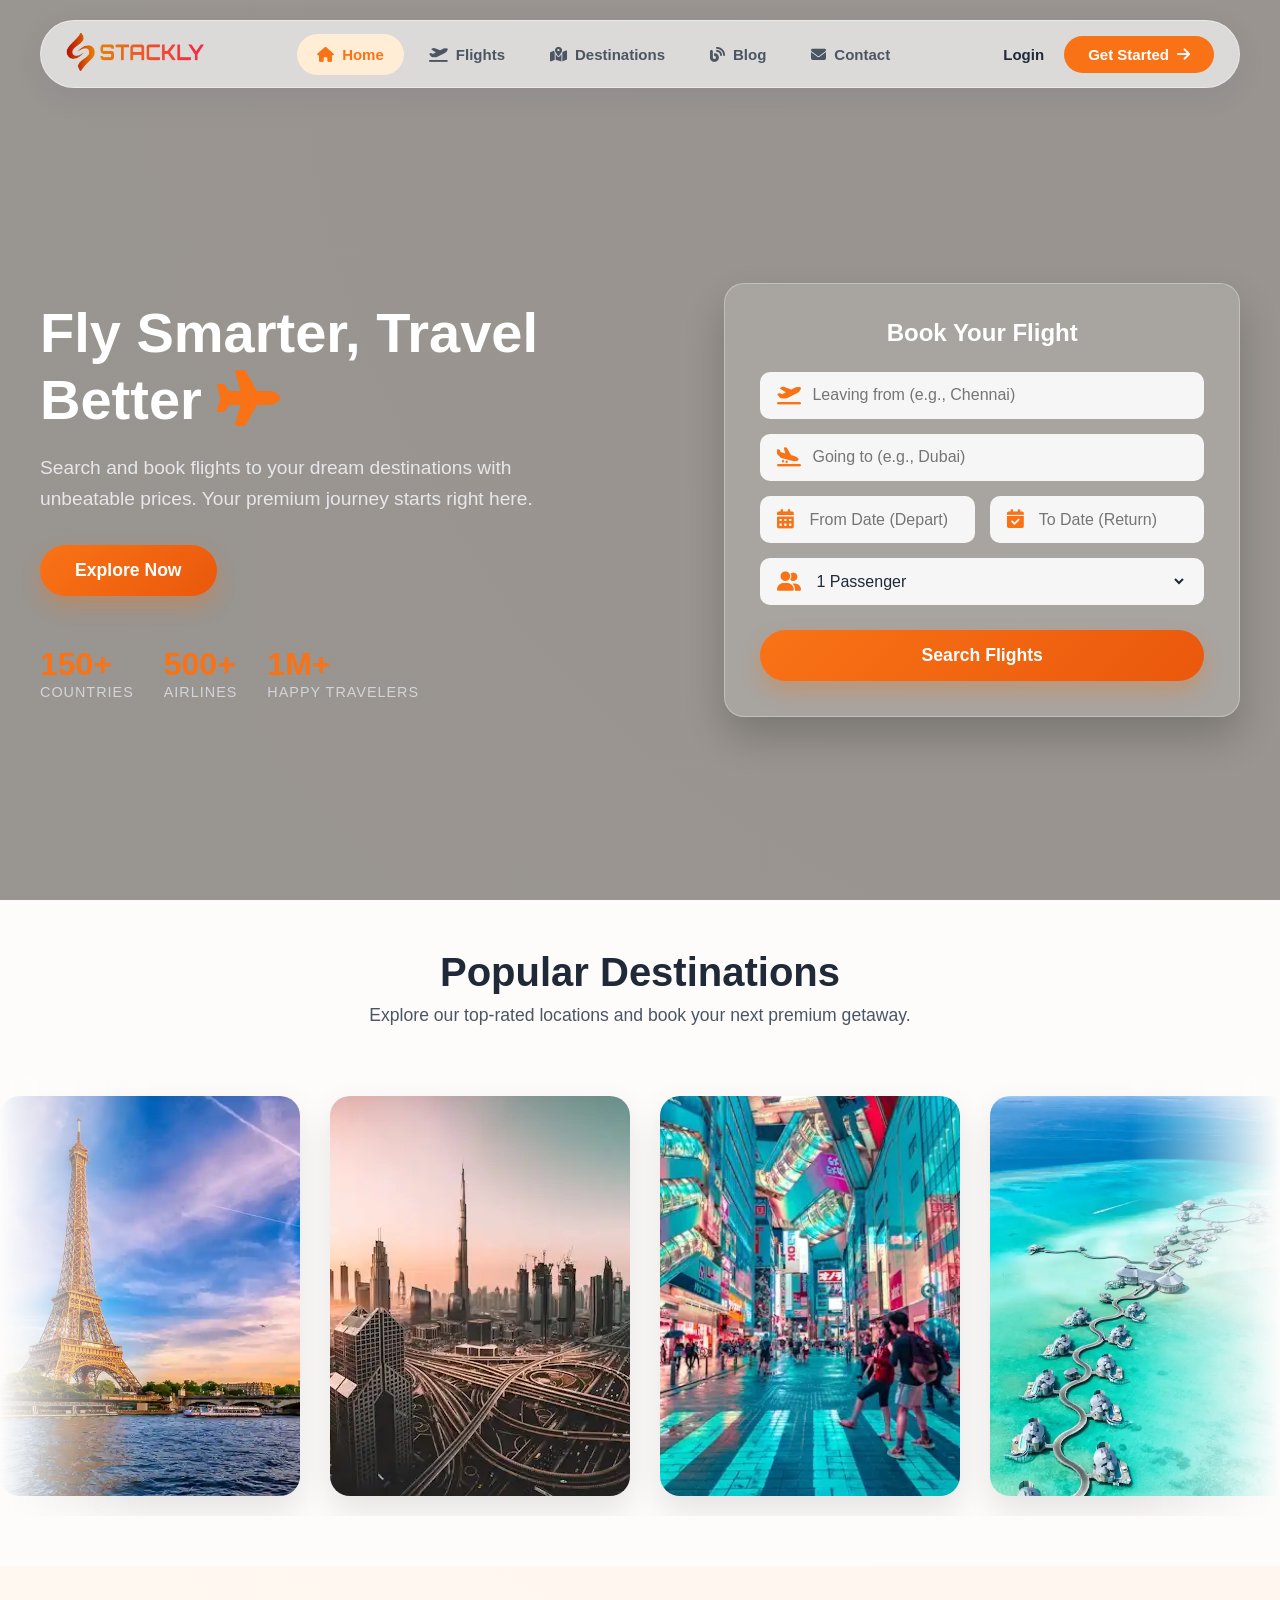
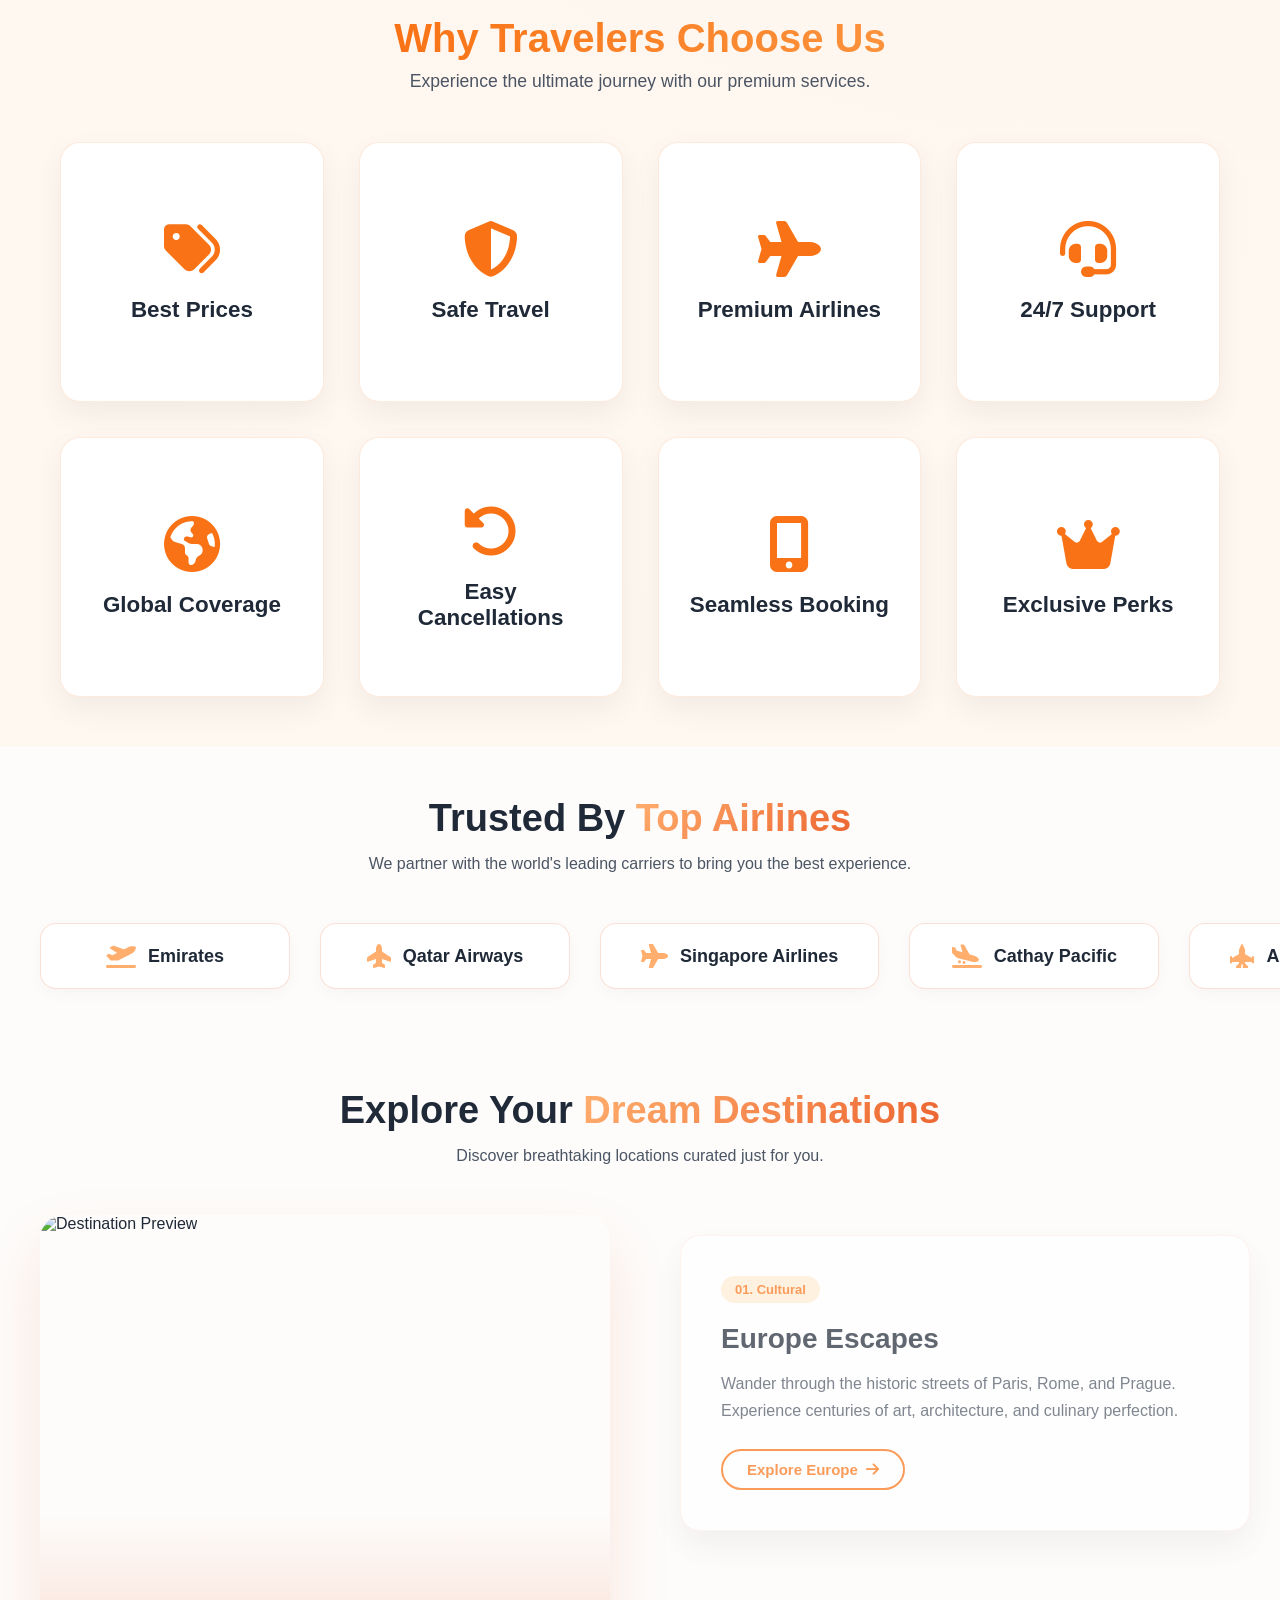
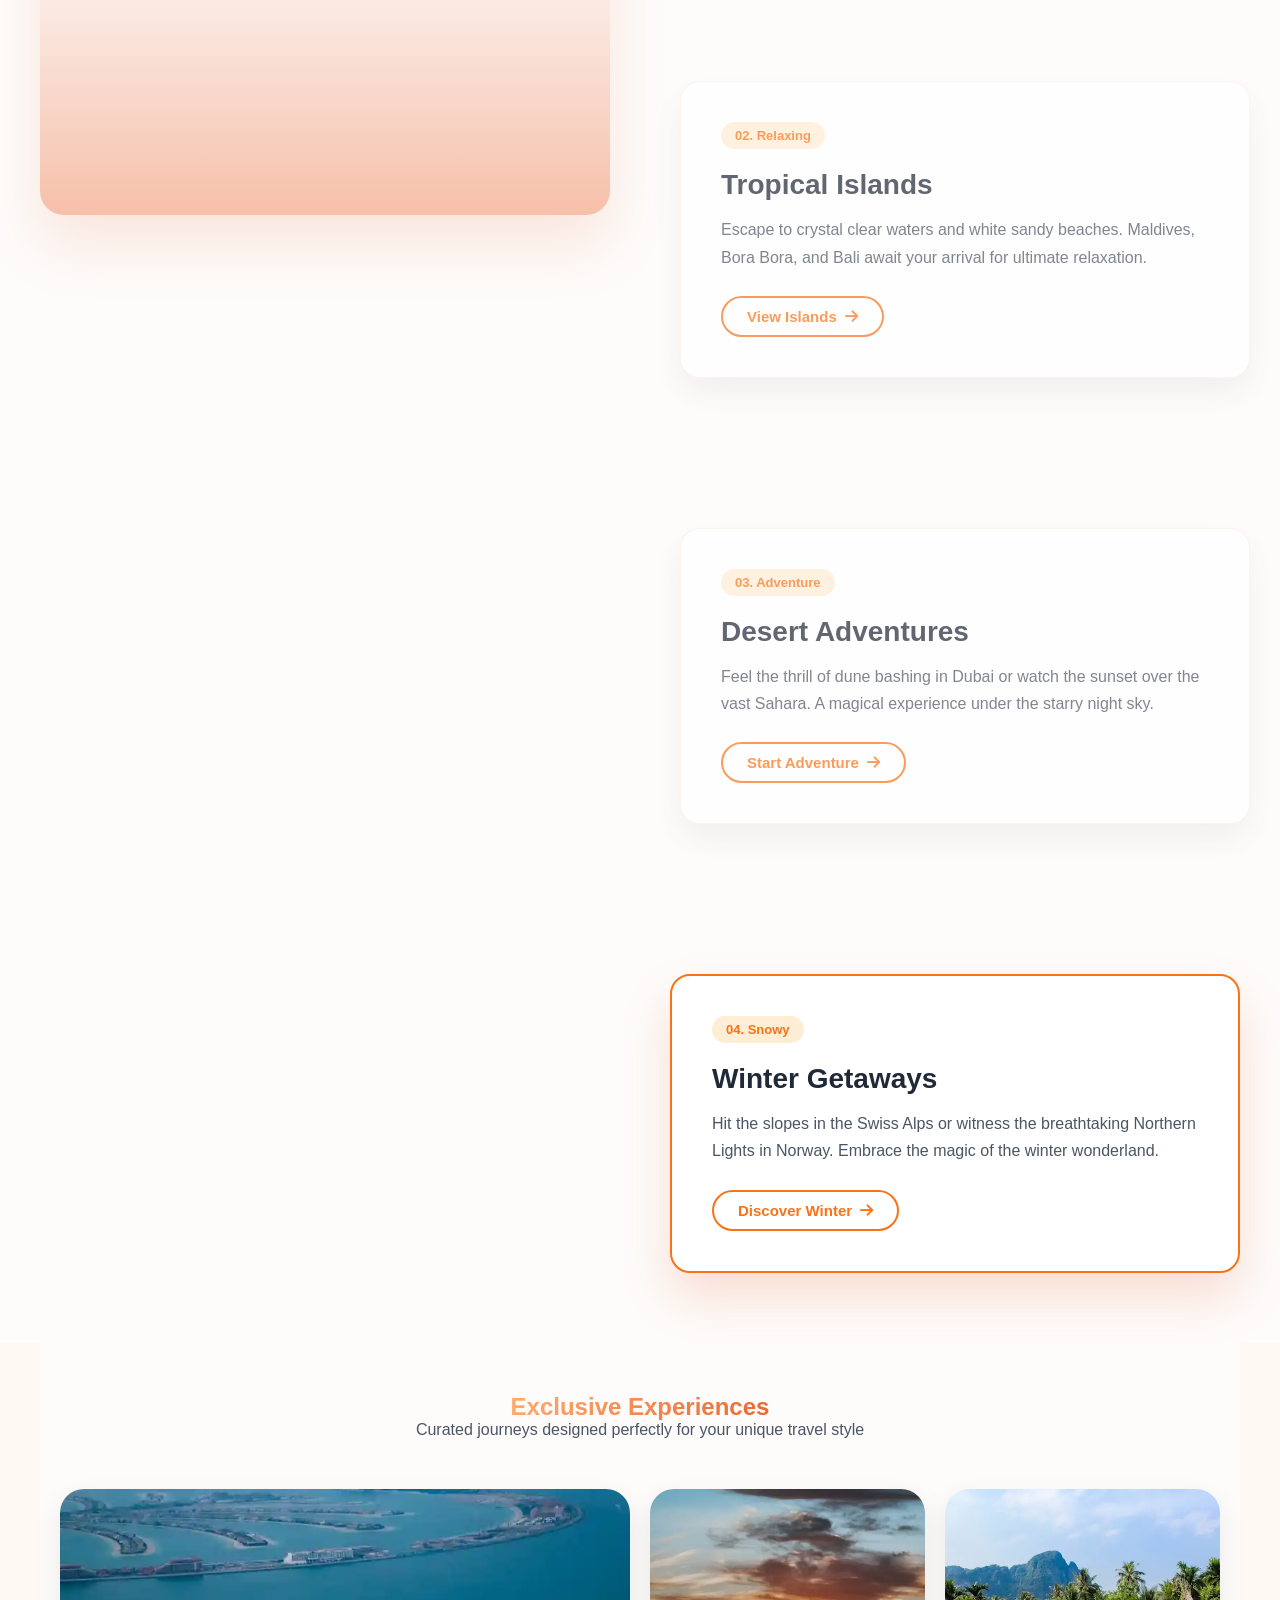
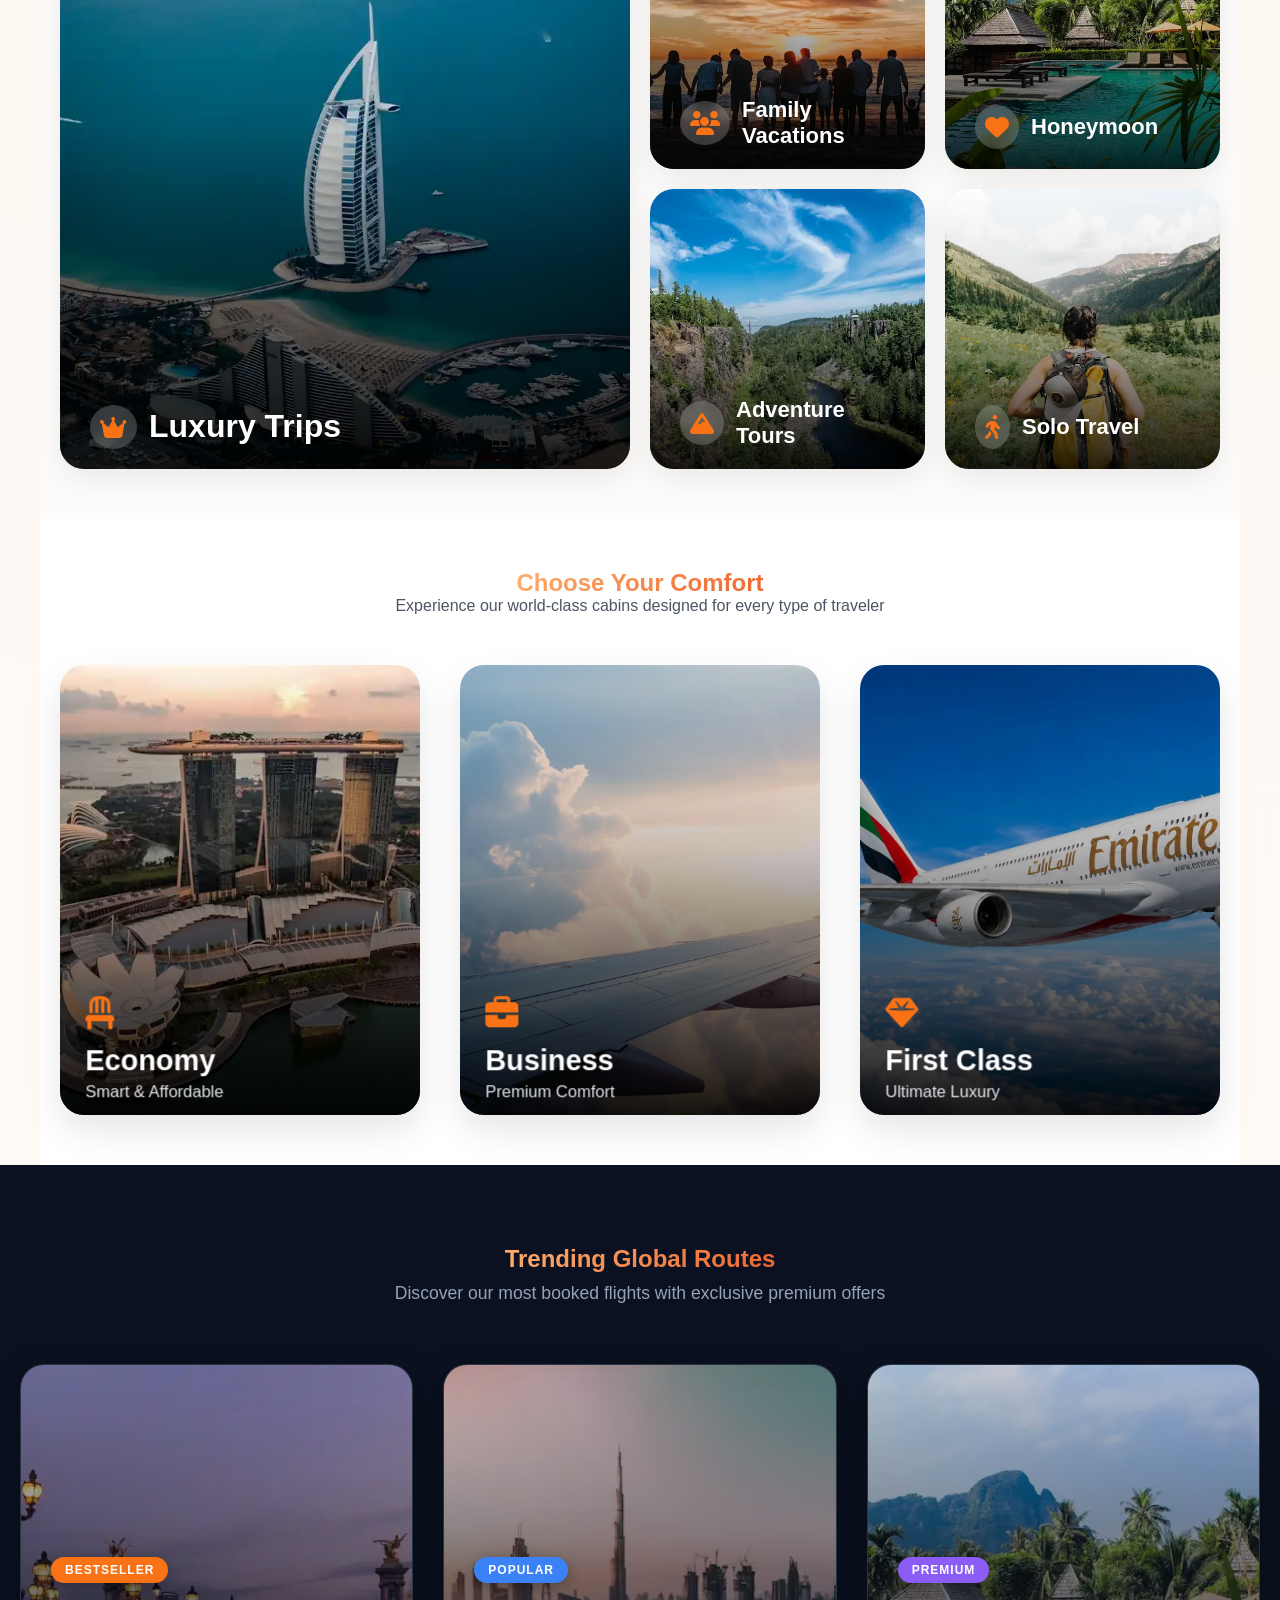
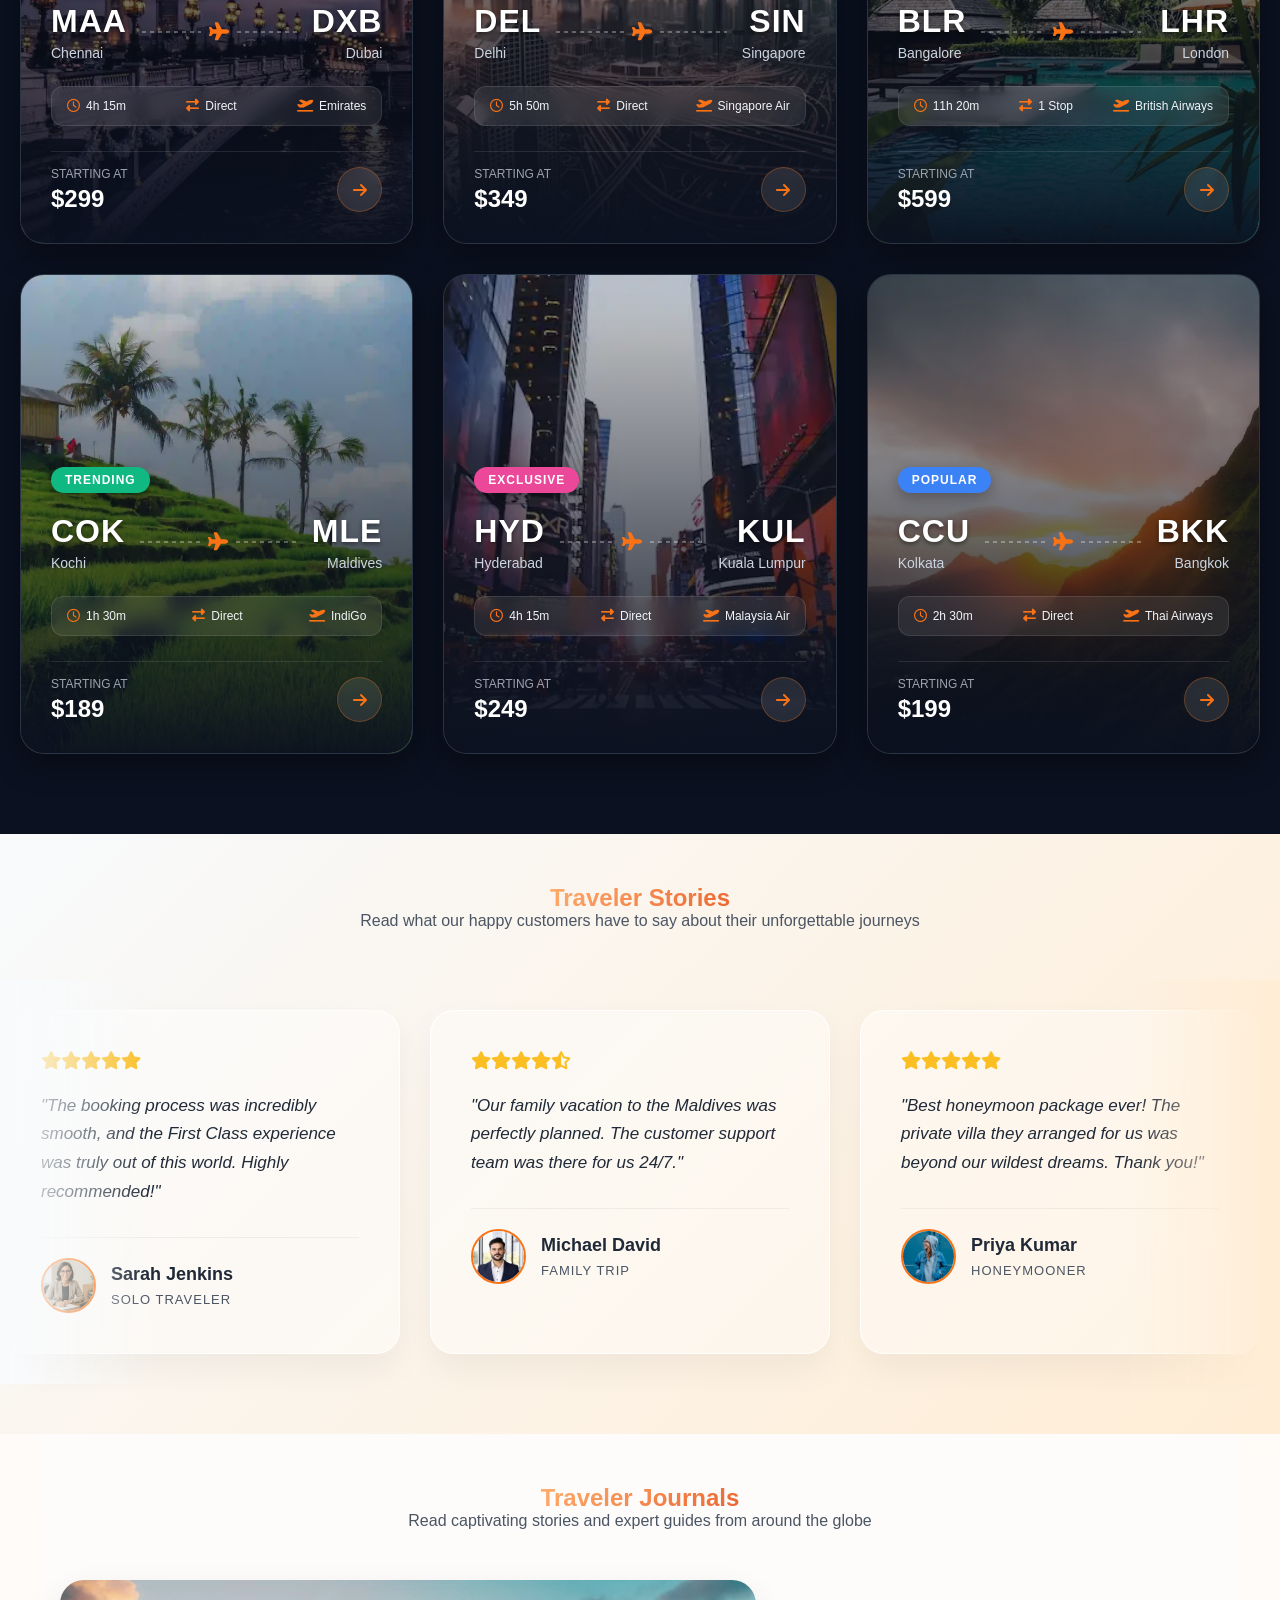
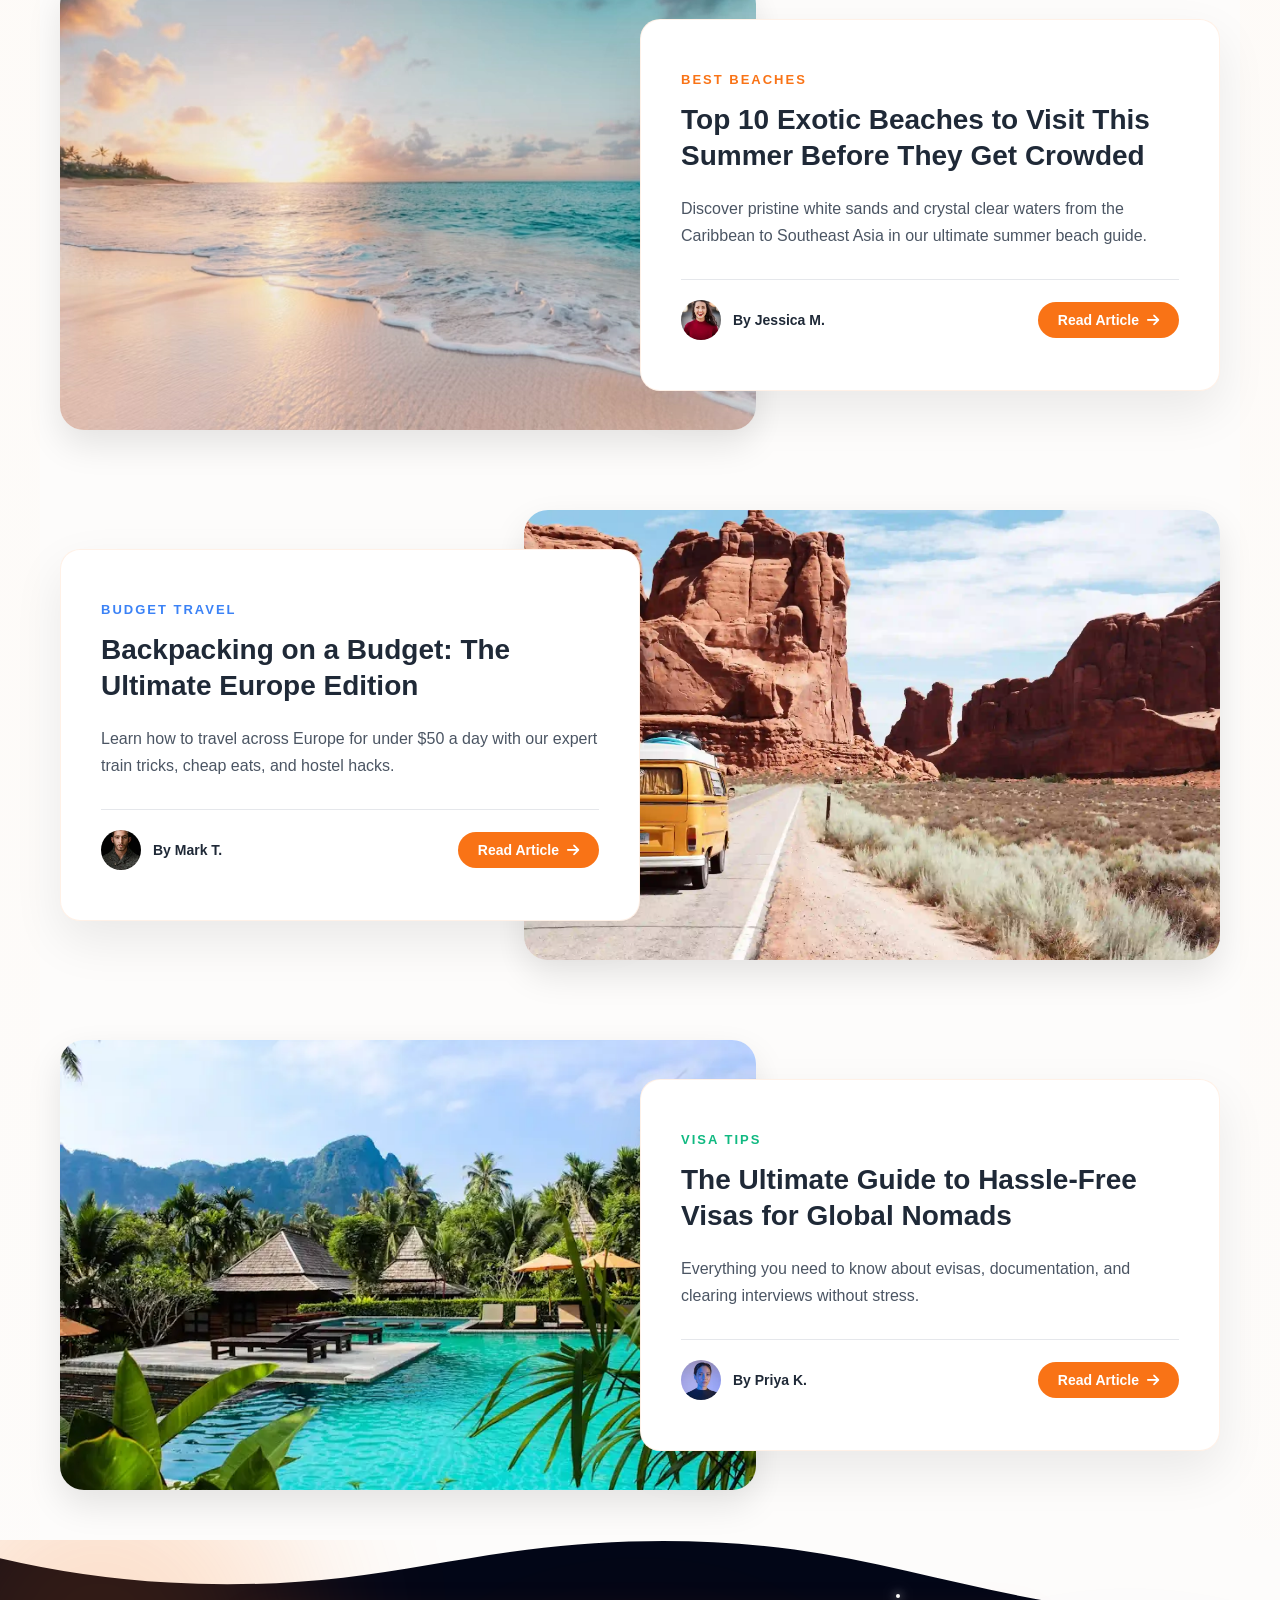
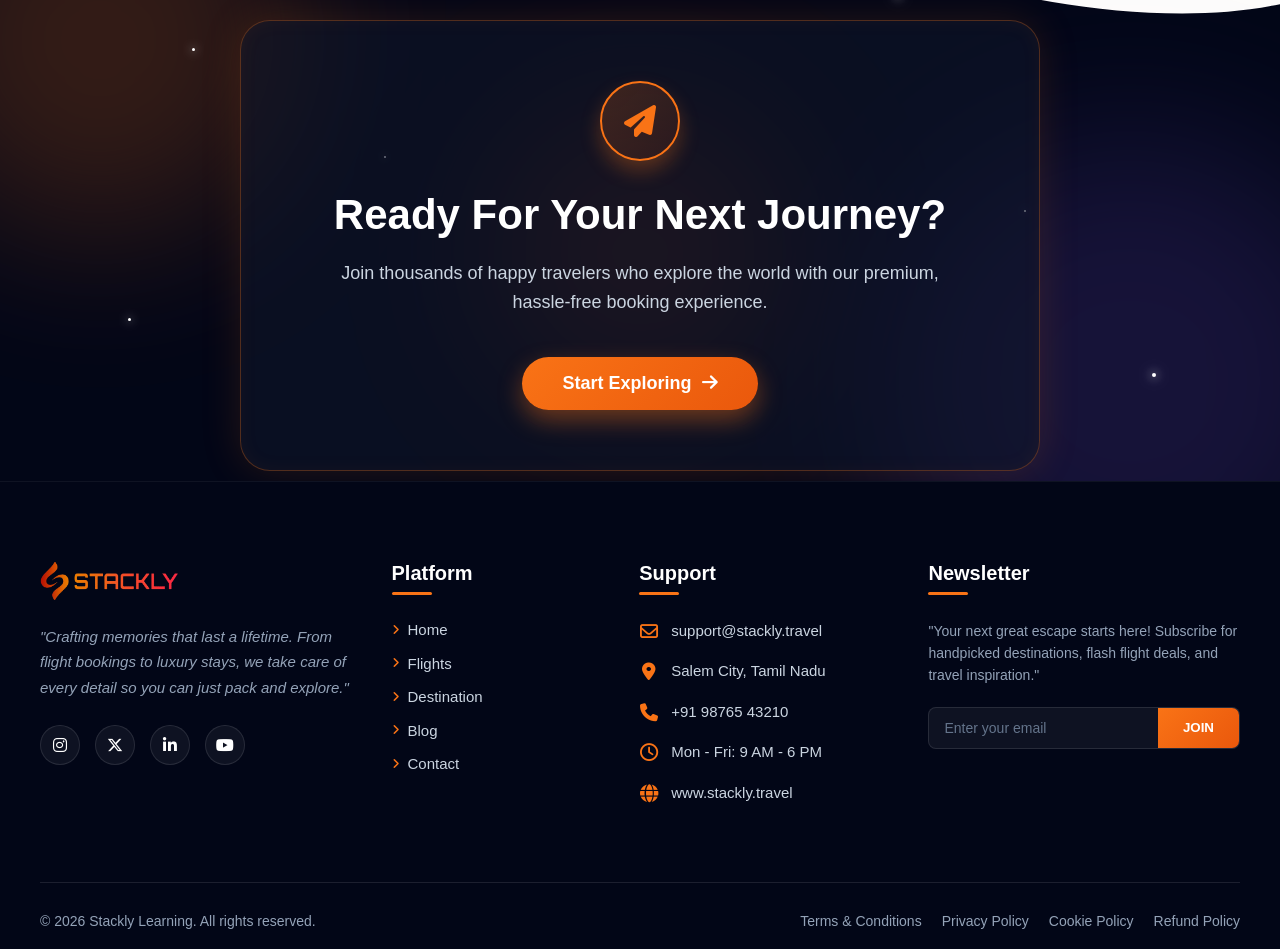
==== commit cae02768: "Travel" ====
--- a/index.html
+++ b/index.html
@@ -710,12 +710,11 @@
             </p>
         </div>
 
-        <div class="routes-scroll-container">
+        <div class="routes-container">
             <div class="routes-track">
 
-                <div class="route-card scroll-reveal">
-                    <div class="route-bg" style="background-image: url('./asset/v4.webp');">
-                    </div>
+                <div class="route-card scroll-reveal" style="animation-delay: 0.1s;">
+                    <div class="route-bg" style="background-image: url('./asset/v4.webp');"></div>
                     <div class="route-overlay"></div>
                     <div class="route-content">
                         <span class="route-badge">Bestseller</span>
@@ -751,9 +750,8 @@
                     </div>
                 </div>
 
-                <div class="route-card scroll-reveal">
-                    <div class="route-bg" style="background-image: url('./asset/v7.webp');">
-                    </div>
+                <div class="route-card scroll-reveal" style="animation-delay: 0.2s;">
+                    <div class="route-bg" style="background-image: url('./asset/v7.webp');"></div>
                     <div class="route-overlay"></div>
                     <div class="route-content">
                         <span class="route-badge popular">Popular</span>
@@ -789,9 +787,8 @@
                     </div>
                 </div>
 
-                <div class="route-card scroll-reveal">
-                    <div class="route-bg" style="background-image: url('./asset/v15.webp');">
-                    </div>
+                <div class="route-card scroll-reveal" style="animation-delay: 0.3s;">
+                    <div class="route-bg" style="background-image: url('./asset/v15.webp');"></div>
                     <div class="route-overlay"></div>
                     <div class="route-content">
                         <span class="route-badge luxury">Premium</span>
@@ -827,47 +824,8 @@
                     </div>
                 </div>
 
-                <div class="route-card scroll-reveal">
-                    <div class="route-bg" style="background-image: url('./asset/v13.webp');">
-                    </div>
-                    <div class="route-overlay"></div>
-                    <div class="route-content">
-                        <span class="route-badge romantic">Couples</span>
-                        <div class="route-cities">
-                            <div class="city">
-                                <h4>BOM</h4>
-                                <p>Mumbai</p>
-                            </div>
-                            <div class="flight-path">
-                                <span class="path-line"></span>
-                                <i class="fas fa-plane path-icon"></i>
-                                <span class="path-line"></span>
-                            </div>
-                            <div class="city text-right">
-                                <h4>CDG</h4>
-                                <p>Paris</p>
-                            </div>
-                        </div>
-
-                        <div class="route-info">
-                            <span class="info-item"><i class="far fa-clock"></i> 9h 45m</span>
-                            <span class="info-item"><i class="fas fa-exchange-alt"></i> Direct</span>
-                            <span class="info-item"><i class="fas fa-plane-departure"></i> Air France</span>
-                        </div>
-
-                        <div class="route-footer">
-                            <div class="price-box">
-                                <span class="price-label">Starting at</span>
-                                <span class="route-price">$649</span>
-                            </div>
-                            <a href="404page.html" class="route-btn"><i class="fas fa-arrow-right"></i></a>
-                        </div>
-                    </div>
-                </div>
-
-                <div class="route-card scroll-reveal">
-                    <div class="route-bg" style="background-image: url('./asset/w21.webp');">
-                    </div>
+                <div class="route-card scroll-reveal" style="animation-delay: 0.4s;">
+                    <div class="route-bg" style="background-image: url('./asset/w21.webp');"></div>
                     <div class="route-overlay"></div>
                     <div class="route-content">
                         <span class="route-badge tropical">Trending</span>
@@ -897,6 +855,80 @@
                             <div class="price-box">
                                 <span class="price-label">Starting at</span>
                                 <span class="route-price">$189</span>
+                            </div>
+                            <a href="404page.html" class="route-btn"><i class="fas fa-arrow-right"></i></a>
+                        </div>
+                    </div>
+                </div>
+
+                <div class="route-card scroll-reveal" style="animation-delay: 0.5s;">
+                    <div class="route-bg" style="background-image: url('./asset/v11.webp');"></div>
+                    <div class="route-overlay"></div>
+                    <div class="route-content">
+                        <span class="route-badge romantic">Exclusive</span>
+                        <div class="route-cities">
+                            <div class="city">
+                                <h4>HYD</h4>
+                                <p>Hyderabad</p>
+                            </div>
+                            <div class="flight-path">
+                                <span class="path-line"></span>
+                                <i class="fas fa-plane path-icon"></i>
+                                <span class="path-line"></span>
+                            </div>
+                            <div class="city text-right">
+                                <h4>KUL</h4>
+                                <p>Kuala Lumpur</p>
+                            </div>
+                        </div>
+
+                        <div class="route-info">
+                            <span class="info-item"><i class="far fa-clock"></i> 4h 15m</span>
+                            <span class="info-item"><i class="fas fa-exchange-alt"></i> Direct</span>
+                            <span class="info-item"><i class="fas fa-plane-departure"></i> Malaysia Air</span>
+                        </div>
+
+                        <div class="route-footer">
+                            <div class="price-box">
+                                <span class="price-label">Starting at</span>
+                                <span class="route-price">$249</span>
+                            </div>
+                            <a href="404page.html" class="route-btn"><i class="fas fa-arrow-right"></i></a>
+                        </div>
+                    </div>
+                </div>
+
+                <div class="route-card scroll-reveal" style="animation-delay: 0.6s;">
+                    <div class="route-bg" style="background-image: url('./asset/t6.webp');"></div>
+                    <div class="route-overlay"></div>
+                    <div class="route-content">
+                        <span class="route-badge popular">Popular</span>
+                        <div class="route-cities">
+                            <div class="city">
+                                <h4>CCU</h4>
+                                <p>Kolkata</p>
+                            </div>
+                            <div class="flight-path">
+                                <span class="path-line"></span>
+                                <i class="fas fa-plane path-icon"></i>
+                                <span class="path-line"></span>
+                            </div>
+                            <div class="city text-right">
+                                <h4>BKK</h4>
+                                <p>Bangkok</p>
+                            </div>
+                        </div>
+
+                        <div class="route-info">
+                            <span class="info-item"><i class="far fa-clock"></i> 2h 30m</span>
+                            <span class="info-item"><i class="fas fa-exchange-alt"></i> Direct</span>
+                            <span class="info-item"><i class="fas fa-plane-departure"></i> Thai Airways</span>
+                        </div>
+
+                        <div class="route-footer">
+                            <div class="price-box">
+                                <span class="price-label">Starting at</span>
+                                <span class="route-price">$199</span>
                             </div>
                             <a href="404page.html" class="route-btn"><i class="fas fa-arrow-right"></i></a>
                         </div>
--- a/style.css
+++ b/style.css
@@ -804,7 +804,7 @@
 /* ========================================== */
 
 .destinations-section {
-  padding: 100px 20px;
+  padding: 50px 20px;
   background-color: var(--bg-color);
   position: relative;
 }
@@ -1004,7 +1004,7 @@
    ========================================= */
 
 .experiences-section {
-    padding: 80px 20px;
+    padding: 50px 20px;
     background-color: var(--bg-color);
     max-width: 1200px;
     margin: 0 auto;
@@ -1222,7 +1222,7 @@
    7️⃣ FLIGHT CLASSES SECTION (3D FLIP FIXED)
    ========================================= */
 .flight-classes-section {
-    padding: 100px 20px;
+    padding: 50px 20px;
     background-color: #ffffff; 
     max-width: 1200px;
     margin: 0 auto;
@@ -1486,54 +1486,51 @@
 
 
 /* =========================================
-   9️⃣ POPULAR ROUTES (HORIZONTAL SCROLL)
+   9️⃣ POPULAR ROUTES (GRID RESPONSIVE LAYOUT)
    ========================================= */
 
+/* Use a refined dark blue base */
 .popular-routes-section {
-    padding: 100px 0; 
-    background-color: #0f172a; 
+    padding: 80px 0; 
+    background-color: #0b1120; /* Darker, more premium navy */
     overflow: hidden;
 }
 
 .routes-header {
     text-align: center;
-    margin-bottom: 50px;
+    margin-bottom: 60px;
     padding: 0 20px;
 }
 
 .light-subtitle {
-    color: #9ca3af; 
-}
-
-/* --- HORIZONTAL SCROLL TRACK --- */
-.routes-scroll-container {
-    width: 100%;
-    overflow-x: auto;
-    scroll-behavior: smooth;
-    -webkit-overflow-scrolling: touch;
-    scrollbar-width: none; 
-}
-
-.routes-scroll-container::-webkit-scrollbar {
-    display: none;
+    color: #94a3b8; 
+    font-size: 1.1rem;
+    max-width: 600px;
+    margin: 10px auto 0;
+}
+
+/* --- GRID LAYOUT (Replaces Horizontal Scroll) --- */
+.routes-container {
+    max-width: 1400px;
+    margin: 0 auto;
+    padding: 0 20px;
 }
 
 .routes-track {
-    display: flex;
+    display: grid;
+    /* Auto-fit makes it side-by-side on desktop, stacked on mobile */
+    grid-template-columns: repeat(auto-fit, minmax(320px, 1fr)); 
     gap: 30px;
-    padding: 20px 40px 60px 40px; 
-    width: max-content;
-    scroll-snap-type: x mandatory;
-}
-
-/* --- ROUTE CARDS (HEIGHT INCREASED) --- */
+    justify-content: center;
+}
+
+/* --- ROUTE CARDS --- */
 .route-card {
-    width: 400px;
-    height: 520px; /* Increased height for extra content */
+    width: 100%; /* Takes full width of the grid cell */
+    height: 480px; /* Perfectly balanced height */
     position: relative;
     border-radius: 24px;
     overflow: hidden;
-    scroll-snap-align: center;
     background: #1e293b;
     box-shadow: 0 10px 30px rgba(0, 0, 0, 0.4);
     cursor: pointer;
@@ -1552,7 +1549,8 @@
 .route-overlay {
     position: absolute;
     top: 0; left: 0; width: 100%; height: 100%;
-    background: linear-gradient(to bottom, rgba(15, 23, 42, 0.1) 0%, rgba(15, 23, 42, 0.98) 100%);
+    /* Richer gradient for better text readability */
+    background: linear-gradient(to bottom, rgba(11, 17, 32, 0.2) 0%, rgba(11, 17, 32, 0.98) 100%);
     transition: background 0.4s ease;
 }
 
@@ -1560,19 +1558,17 @@
 .route-content {
     position: absolute;
     bottom: 0; left: 0; width: 100%;
-    padding: 35px;
+    padding: 30px;
     display: flex;
     flex-direction: column;
-    gap: 25px;
+    gap: 20px;
     z-index: 2;
 }
 
 /* Dynamic Top Badges */
 .route-badge {
-    position: absolute;
-    top: -160px; /* Pushed up slightly */
-    left: 35px;
-    background: var(--gradient-orange);
+    align-self: flex-start;
+    background: #f97316; /* Primary orange */
     color: white;
     padding: 6px 14px;
     border-radius: 20px;
@@ -1580,11 +1576,13 @@
     font-weight: 700;
     text-transform: uppercase;
     letter-spacing: 1px;
-}
-.route-badge.popular { background: #3b82f6; } /* Blue */
-.route-badge.luxury { background: #8b5cf6; } /* Purple */
-.route-badge.romantic { background: #ec4899; } /* Pink */
-.route-badge.tropical { background: #10b981; } /* Emerald Green */
+    margin-bottom: auto; /* Pushes it to the top of the card content */
+    box-shadow: 0 4px 15px rgba(0,0,0,0.3);
+}
+.route-badge.popular { background: #3b82f6; } 
+.route-badge.luxury { background: #8b5cf6; } 
+.route-badge.romantic { background: #ec4899; } 
+.route-badge.tropical { background: #10b981; } 
 
 /* Flexbox for City Layout */
 .route-cities {
@@ -1596,14 +1594,15 @@
 }
 
 .city h4 {
-    font-size: 34px;
+    font-size: 32px;
     font-weight: 800;
     margin: 0 0 5px 0;
     letter-spacing: 1px;
+    text-shadow: 0 2px 4px rgba(0,0,0,0.5);
 }
 
 .city p {
-    font-size: 15px;
+    font-size: 14px;
     color: #cbd5e1;
     margin: 0;
     font-weight: 500;
@@ -1618,30 +1617,29 @@
     display: flex;
     align-items: center;
     flex: 1;
-    margin: 0 20px;
-    position: relative;
-    top: -10px;
+    margin: 0 15px;
 }
 
 .path-line {
     height: 2px;
     flex: 1;
-    background: repeating-linear-gradient(to right, rgba(255,255,255,0.2) 0, rgba(255,255,255,0.2) 5px, transparent 5px, transparent 10px);
+    background: repeating-linear-gradient(to right, rgba(255,255,255,0.3) 0, rgba(255,255,255,0.3) 4px, transparent 4px, transparent 8px);
 }
 
 .path-icon {
-    color: var(--primary-orange);
-    font-size: 20px;
-    margin: 0 10px;
+    color: #f97316;
+    font-size: 18px;
+    margin: 0 8px;
     transition: transform 0.5s ease;
 }
 
-/* --- NEW FLIGHT INFO SECTION --- */
+/* --- FLIGHT INFO SECTION --- */
 .route-info {
     display: flex;
     justify-content: space-between;
-    background: rgba(255, 255, 255, 0.05);
-    backdrop-filter: blur(5px);
+    background: rgba(255, 255, 255, 0.08);
+    backdrop-filter: blur(8px);
+    -webkit-backdrop-filter: blur(8px);
     border: 1px solid rgba(255, 255, 255, 0.1);
     border-radius: 12px;
     padding: 12px 15px;
@@ -1649,8 +1647,8 @@
 }
 
 .info-item {
-    color: #e2e8f0;
-    font-size: 13px;
+    color: #f1f5f9;
+    font-size: 12px;
     font-weight: 500;
     display: flex;
     align-items: center;
@@ -1658,8 +1656,8 @@
 }
 
 .info-item i {
-    color: var(--primary-orange);
-    font-size: 14px;
+    color: #f97316;
+    font-size: 13px;
 }
 
 /* Footer (Price & Button) */
@@ -1668,7 +1666,7 @@
     justify-content: space-between;
     align-items: center;
     border-top: 1px solid rgba(255, 255, 255, 0.1);
-    padding-top: 20px;
+    padding-top: 15px;
 }
 
 .price-box {
@@ -1690,15 +1688,15 @@
 }
 
 .route-btn {
-    width: 50px;
-    height: 50px;
+    width: 45px;
+    height: 45px;
     border-radius: 50%;
     background: rgba(255, 255, 255, 0.1);
     backdrop-filter: blur(5px);
     display: flex;
     align-items: center;
     justify-content: center;
-    color: var(--primary-orange);
+    color: #f97316;
     text-decoration: none;
     transition: all 0.3s ease;
     border: 1px solid rgba(249, 115, 22, 0.3);
@@ -1707,96 +1705,74 @@
 /* --- PREMIUM HOVER EFFECTS 🔥 --- */
 .route-card:hover {
     transform: translateY(-10px);
-    border-color: var(--primary-orange);
-    box-shadow: 0 20px 40px rgba(249, 115, 22, 0.25);
+    border-color: #f97316;
+    box-shadow: 0 20px 40px rgba(249, 115, 22, 0.2);
 }
 
 .route-card:hover .route-bg {
-    transform: scale(1.1);
+    transform: scale(1.08);
 }
 
 .route-card:hover .path-icon {
-    transform: translateX(10px) scale(1.2); 
+    transform: translateX(10px) scale(1.1); 
 }
 
 .route-card:hover .route-btn {
-    background: var(--primary-orange);
+    background: #f97316;
     color: white;
     transform: rotate(-45deg); 
 }
 
+/* --- SCROLL ANIMATION EFFECTS --- */
+.scroll-reveal {
+    opacity: 0;
+    animation: fadeUpIn 0.8s ease-out forwards;
+}
+
+@keyframes fadeUpIn {
+    0% {
+        opacity: 0;
+        transform: translateY(40px);
+    }
+    100% {
+        opacity: 1;
+        transform: translateY(0);
+    }
+}
+
+
 /* =========================================
-   MOBILE RESPONSIVE ENGINE (ONE BY ONE STACK)
+   MOBILE RESPONSIVE ENGINE
    ========================================= */
 @media (max-width: 992px) {
-    .route-card {
-        width: 340px;
-        height: 500px;
-    }
-    .city h4 { font-size: 30px; }
     .route-info {
         flex-direction: column; 
         gap: 8px;
-        padding: 15px;
     }
 }
 
 @media (max-width: 768px) {
     .popular-routes-section {
-        padding: 60px 0;
-    }
-
-    /* Stop horizontal scrolling on mobile */
-    .routes-scroll-container {
-        overflow-x: hidden; 
-    }
-
-    /* Stack cards vertically (One by One) */
+        padding: 50px 0;
+    }
+    
     .routes-track {
-        display: flex;
-        flex-direction: column; /* This makes it one by one */
-        width: 100%;
-        padding: 0 20px; 
-        gap: 40px; /* Space between each stacked card */
-        scroll-snap-type: none; /* Remove snapping */
-    }
-
-    /* Cards take full width of mobile screen */
+        /* Forces 1 column on mobile screens */
+        grid-template-columns: 1fr; 
+        gap: 25px;
+    }
+
     .route-card {
-        width: 100%; 
-        max-width: 100%; /* Adjusts perfectly to any phone size */
-        height: 480px;
-        scroll-snap-align: none; 
-        margin: 0 auto;
-    }
-
+        height: auto;
+        min-height: 460px;
+    }
+
+    .city h4 { font-size: 28px; }
+    
     .route-content {
         padding: 25px;
-        gap: 20px;
-    }
-    
-    .route-badge {
-        left: 25px;
-        top: -140px;
-    }
-
-    .city h4 { font-size: 26px; }
-    .city p { font-size: 14px; }
-    .path-icon { font-size: 16px; margin: 0 5px;}
-    
-    .route-info {
-        flex-direction: column; 
-        gap: 10px;
-    }
-    
-    .route-price { font-size: 22px; }
-    
-    .route-btn {
-        width: 45px;
-        height: 45px;
-    }
-}
-
+    }
+}
 
 
 /* =========================================
@@ -1804,7 +1780,7 @@
    ========================================= */
 
 .testimonials-section {
-    padding: 100px 0;
+    padding: 50px 0;
     /* Soft Light Gradient to make Glassmorphism pop */
     background: linear-gradient(135deg, #f8fafc 0%, #ffedd5 100%);
     overflow: hidden; /* Important to hide scrollbars */
@@ -1976,7 +1952,7 @@
    ========================================= */
 
 .editorial-blog-section {
-    padding: 100px 20px;
+    padding: 50px 20px;
     background-color: var(--bg-color); /* Light background */
     max-width: 1200px;
     margin: 0 auto;
@@ -2184,7 +2160,7 @@
 
 .cta-section {
     position: relative;
-    padding: 180px 20px 120px;
+    padding: 80px 20px 10px;
     background-color: #020617; /* Deep Night Sky Blue/Black */
     overflow: hidden;
     display: flex;
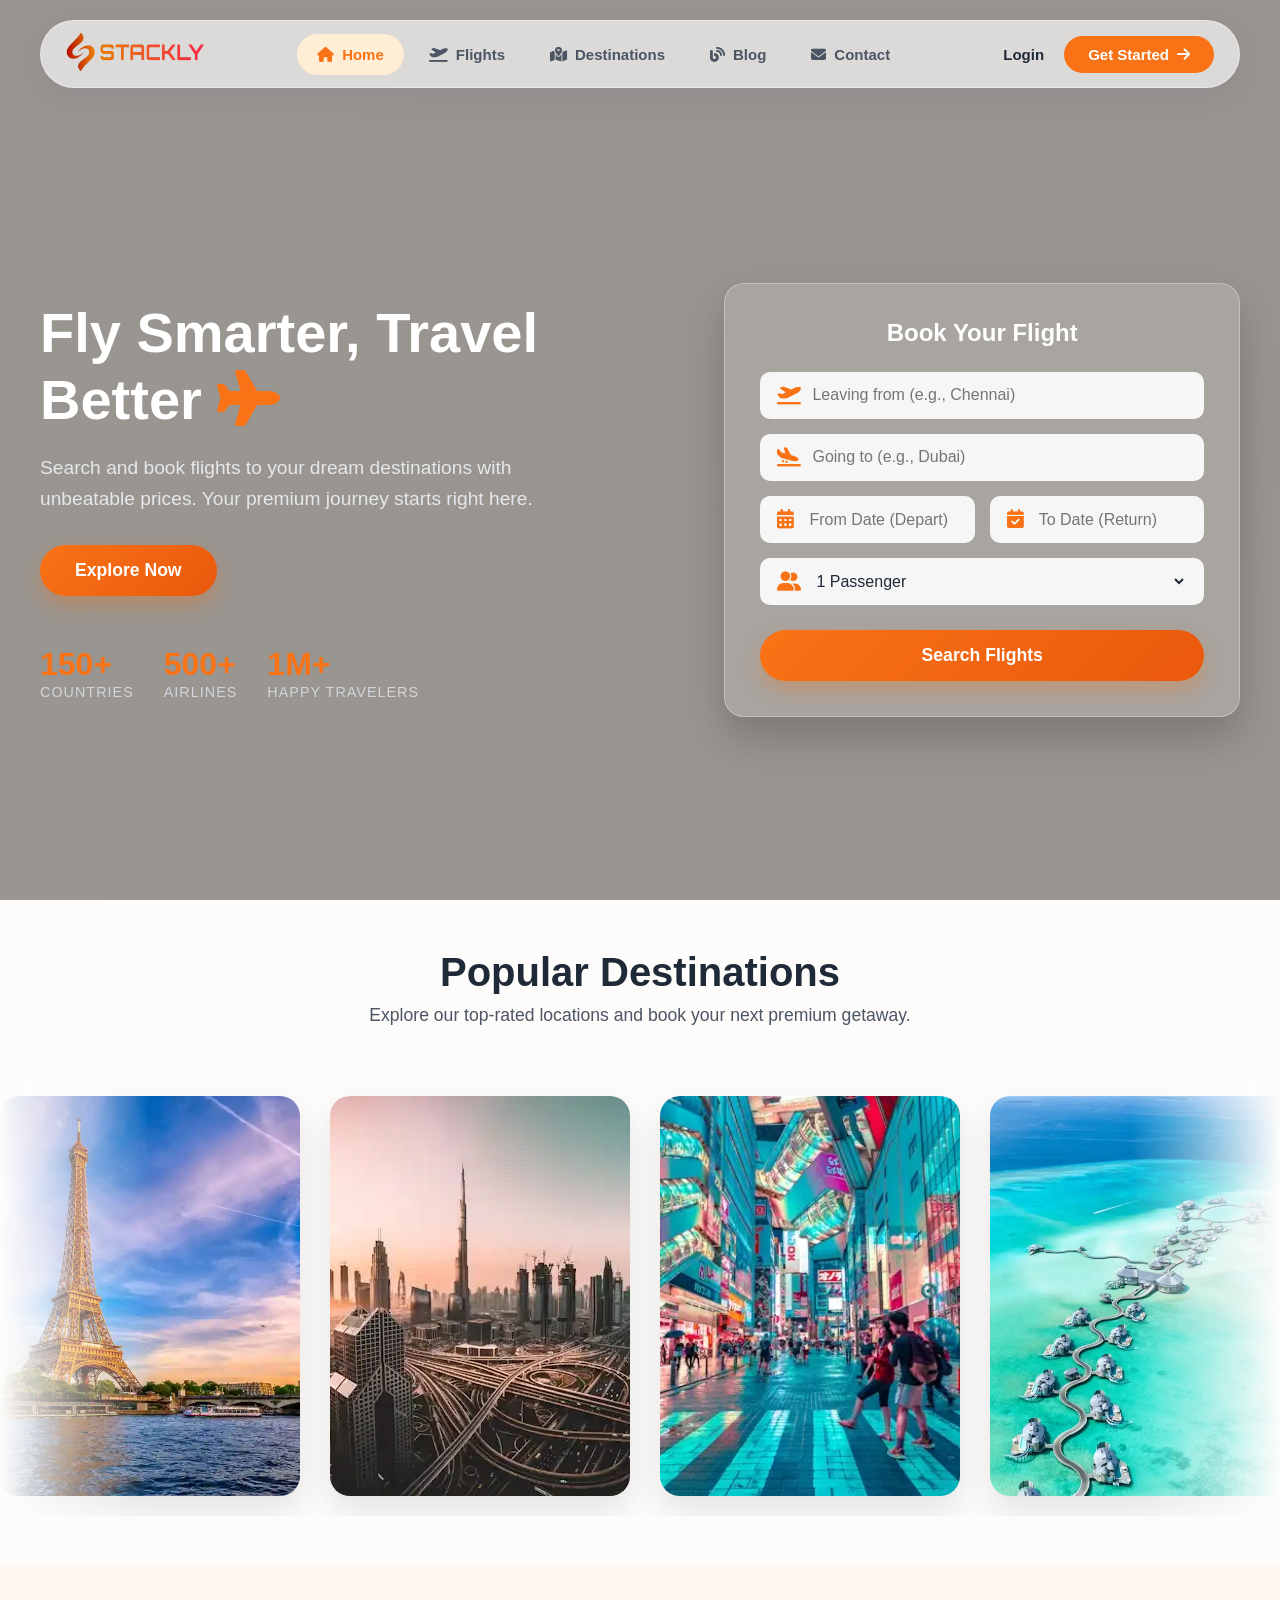
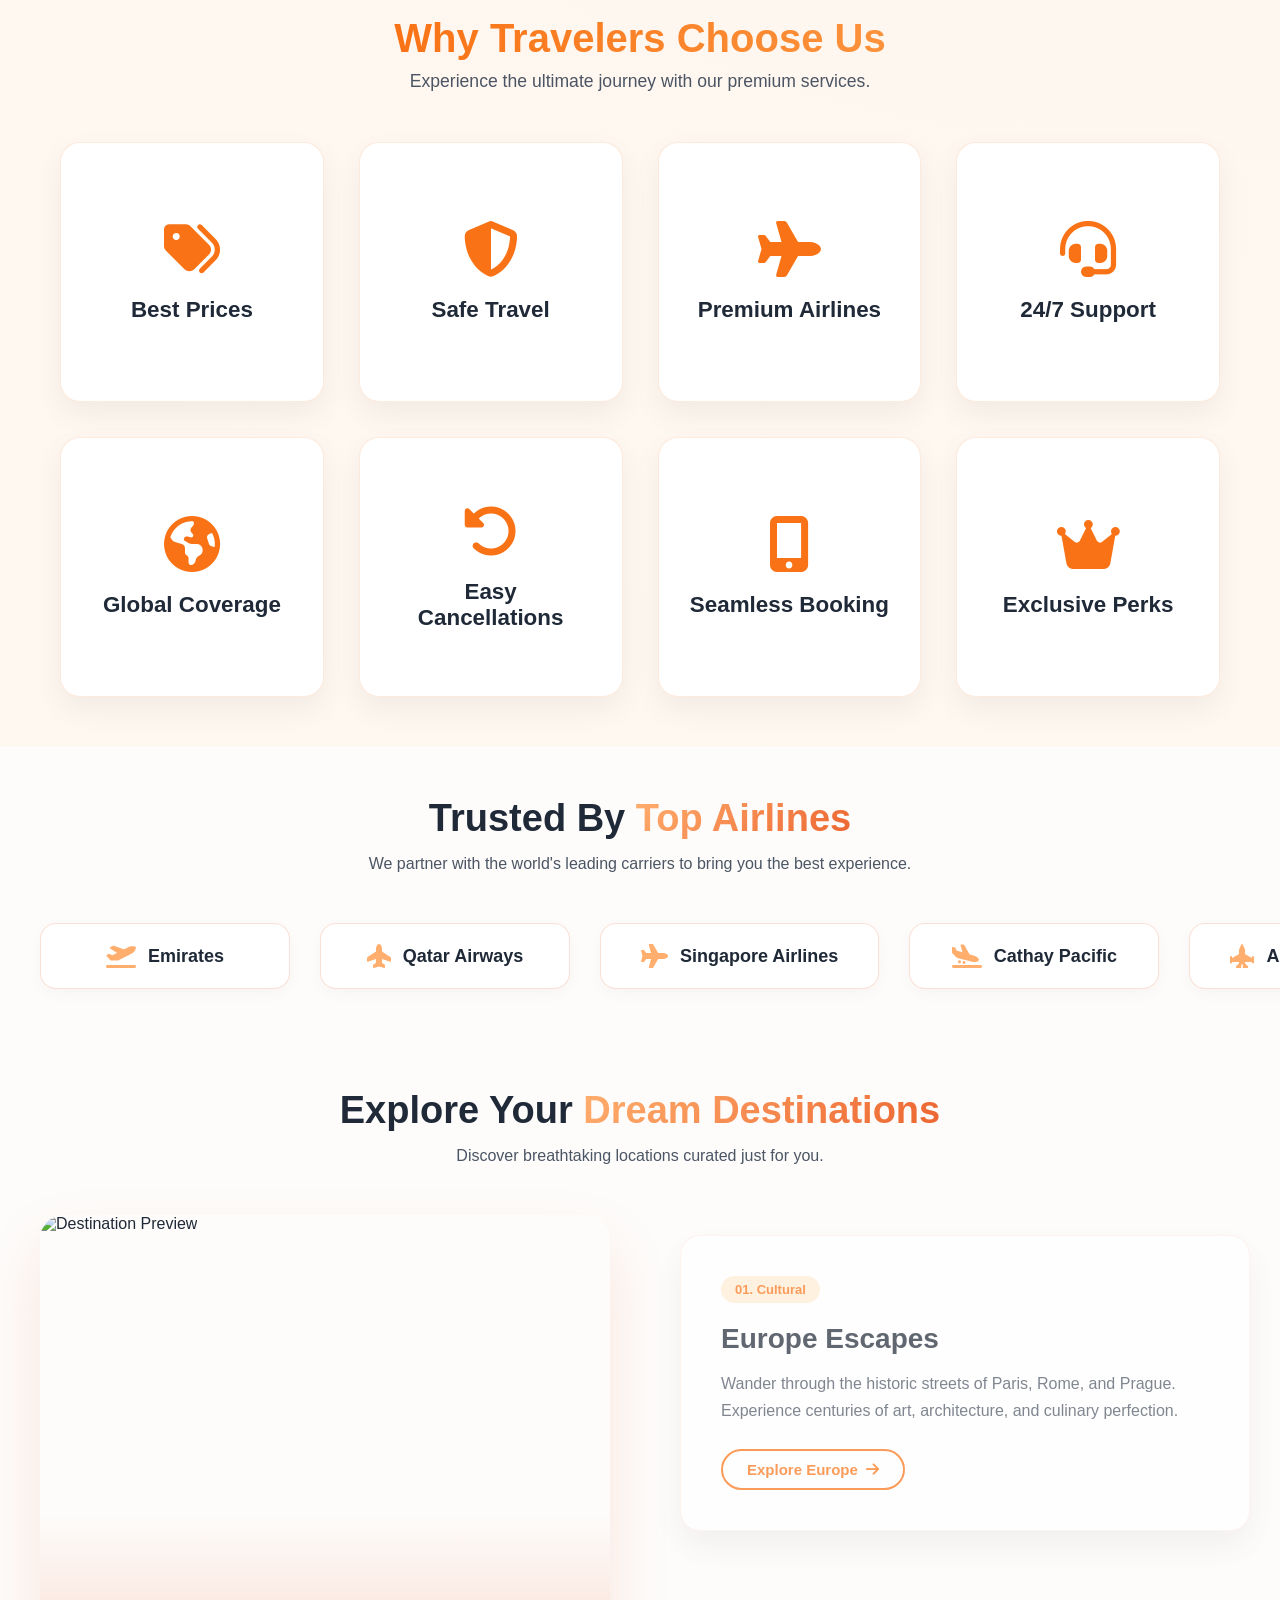
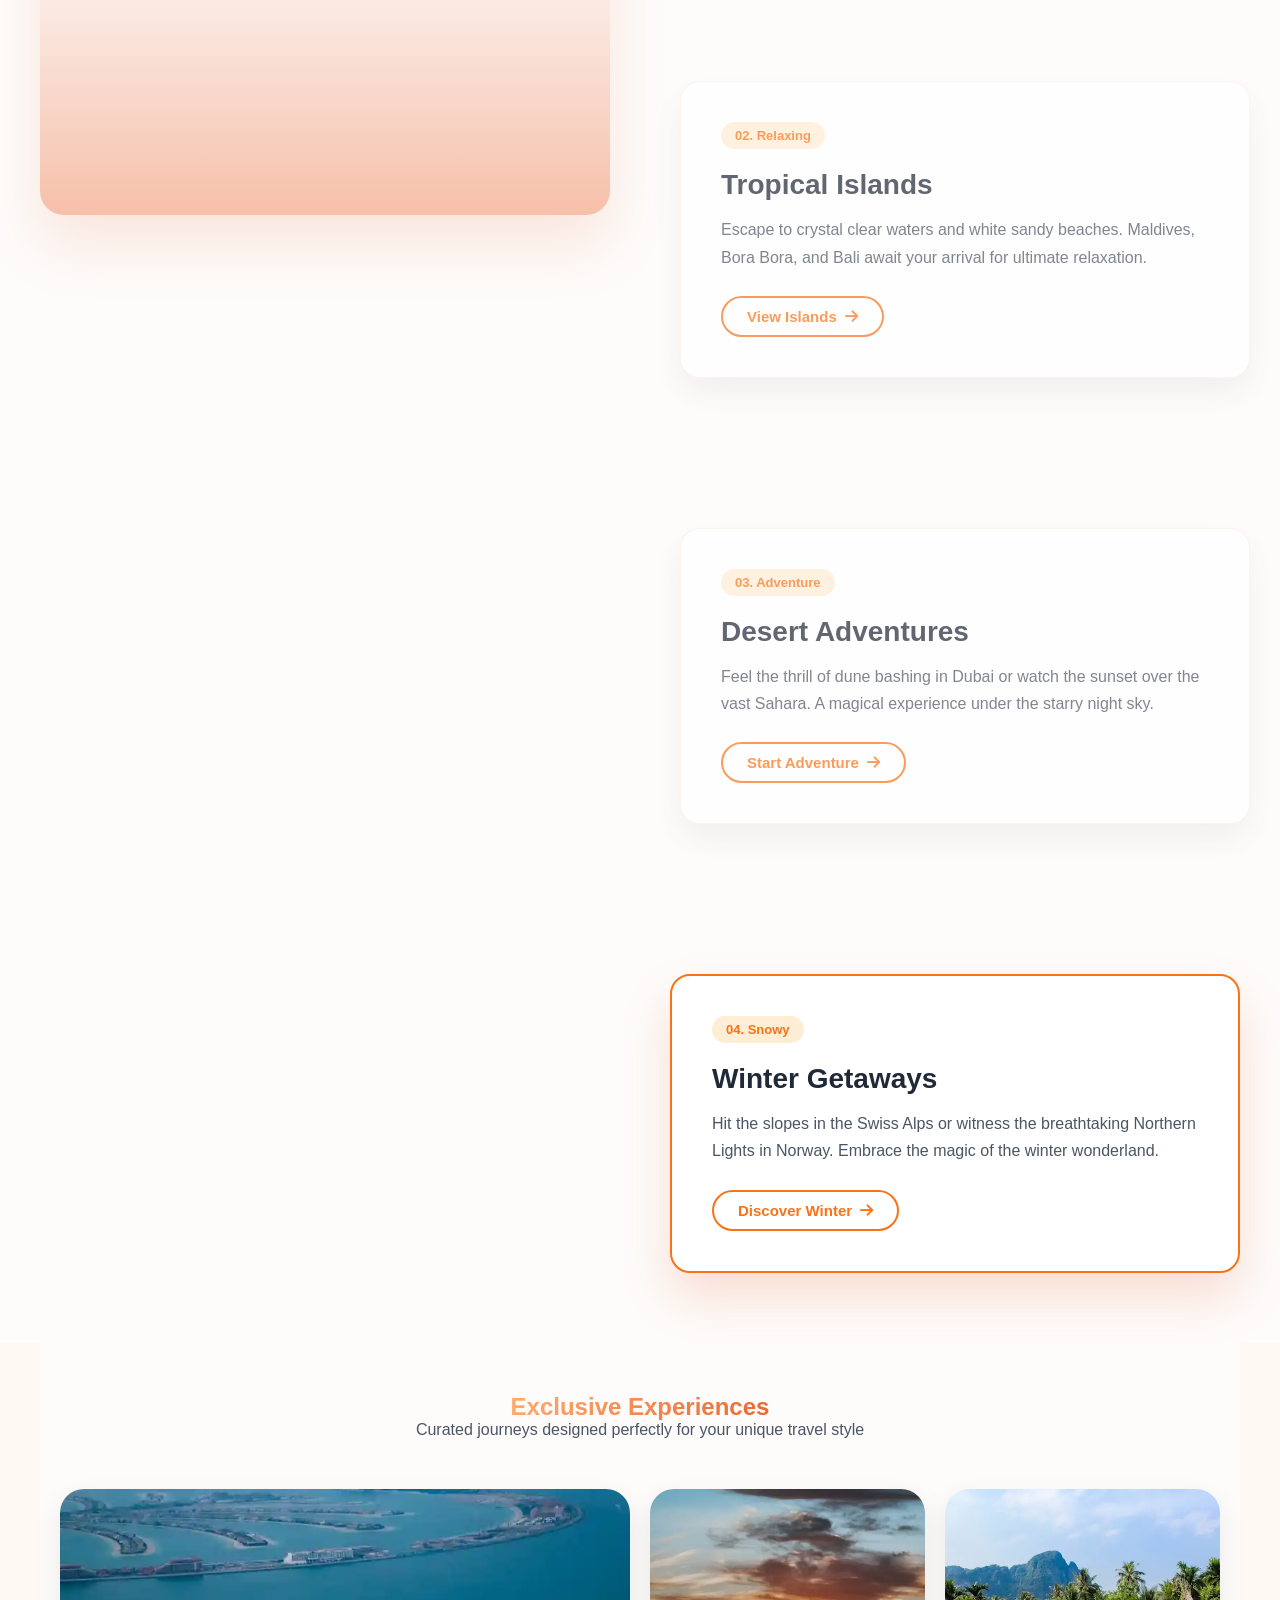
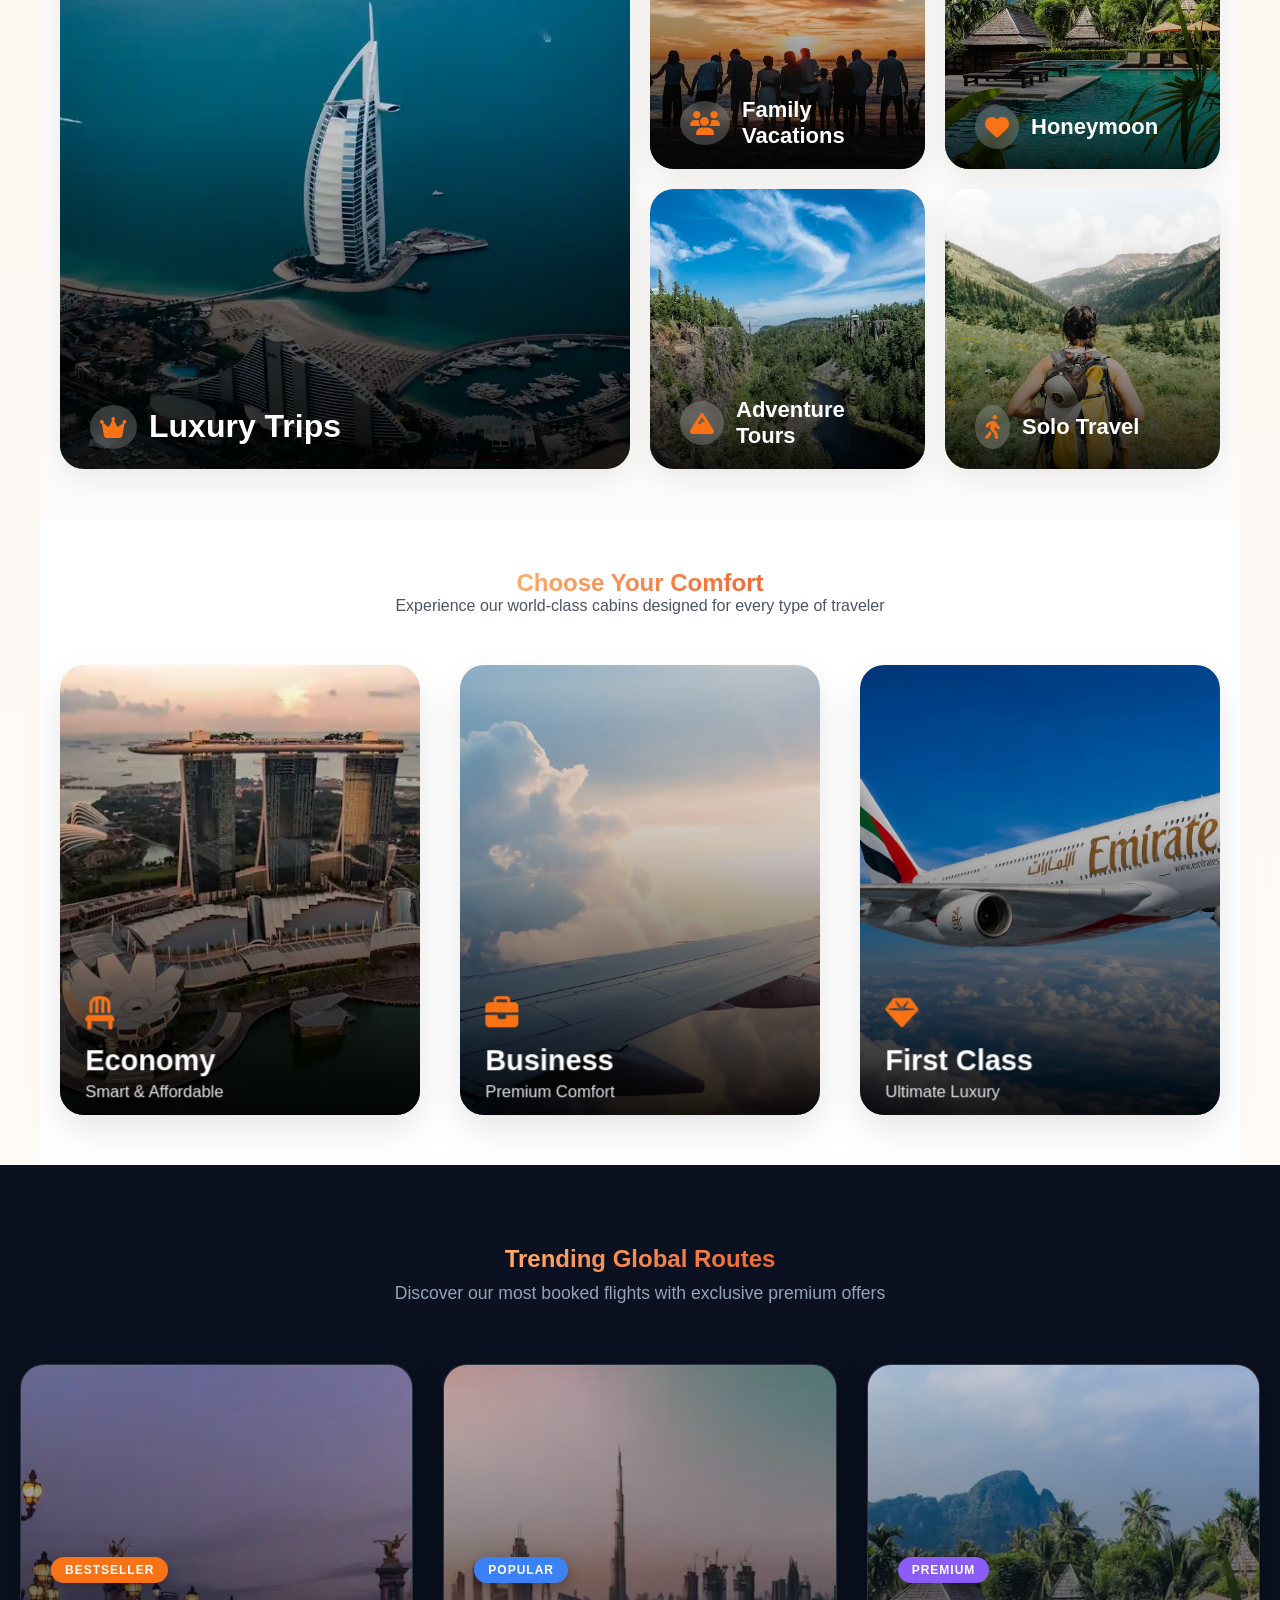
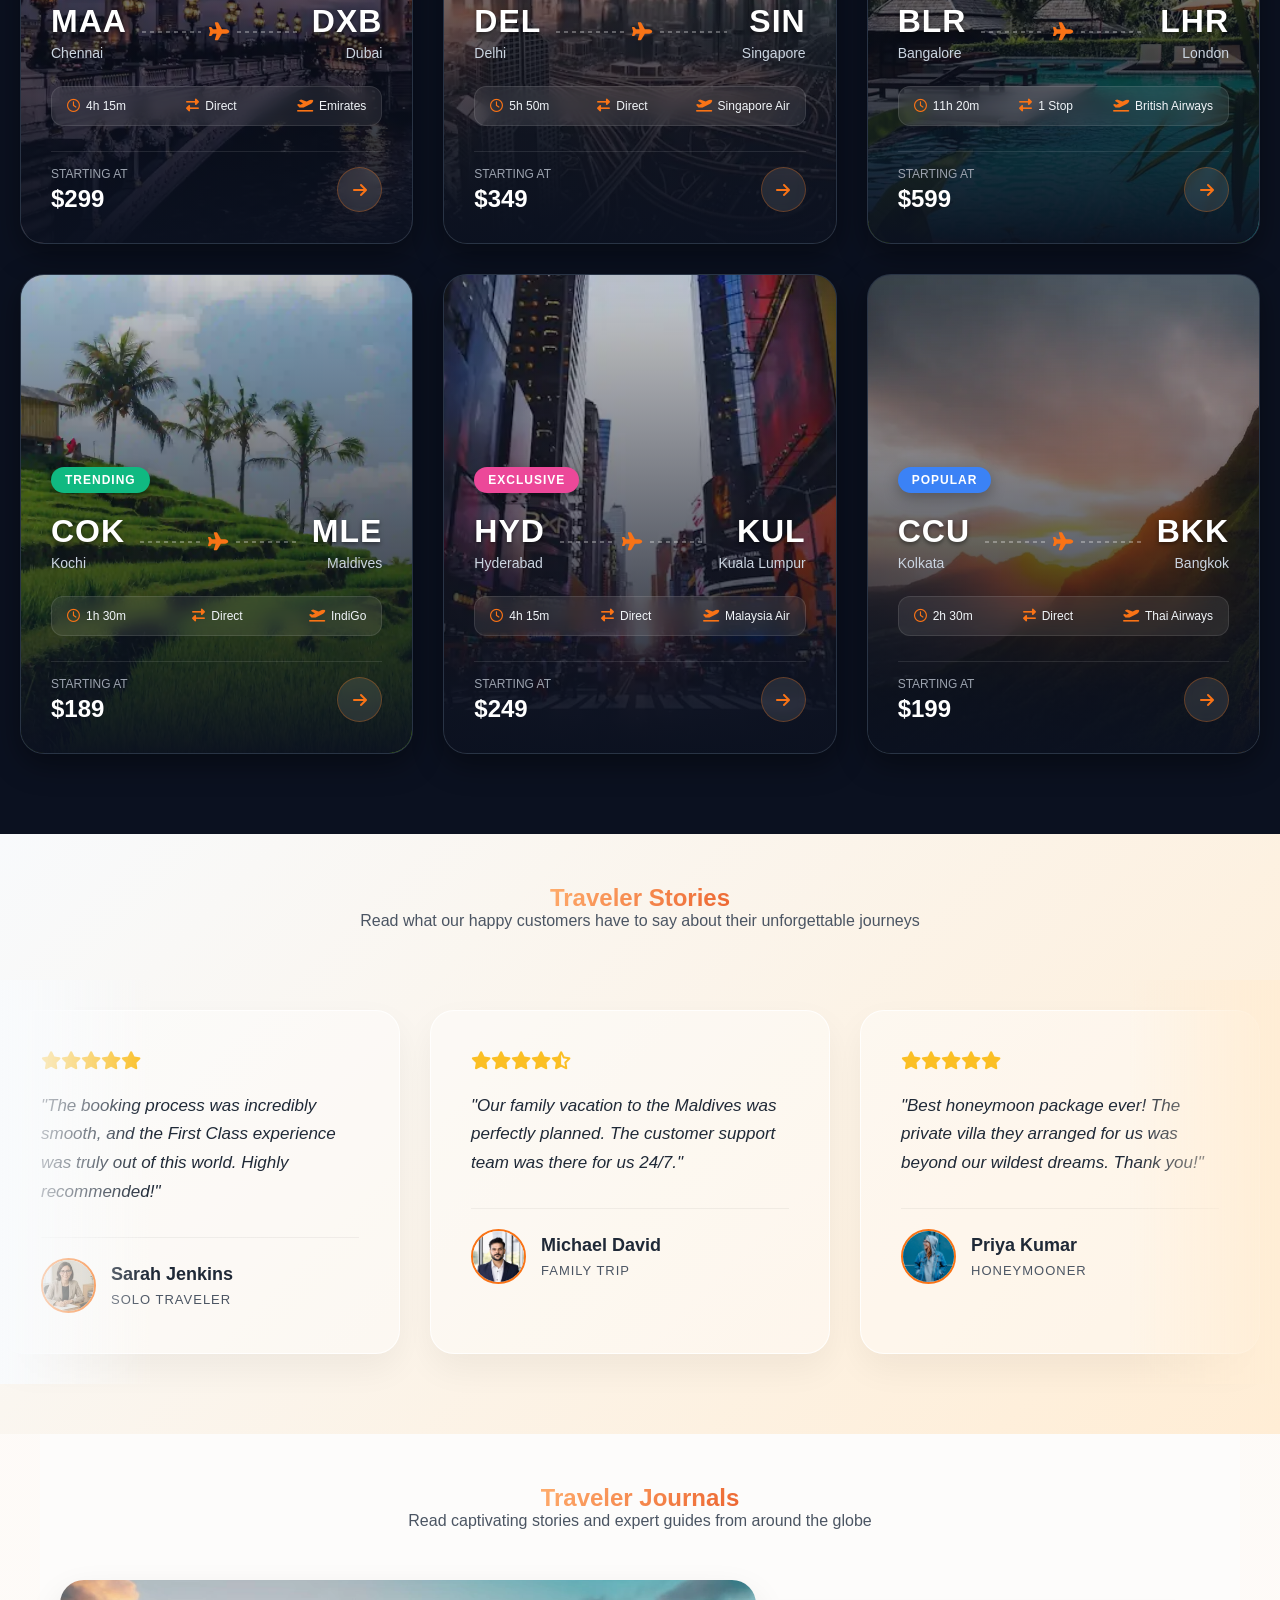
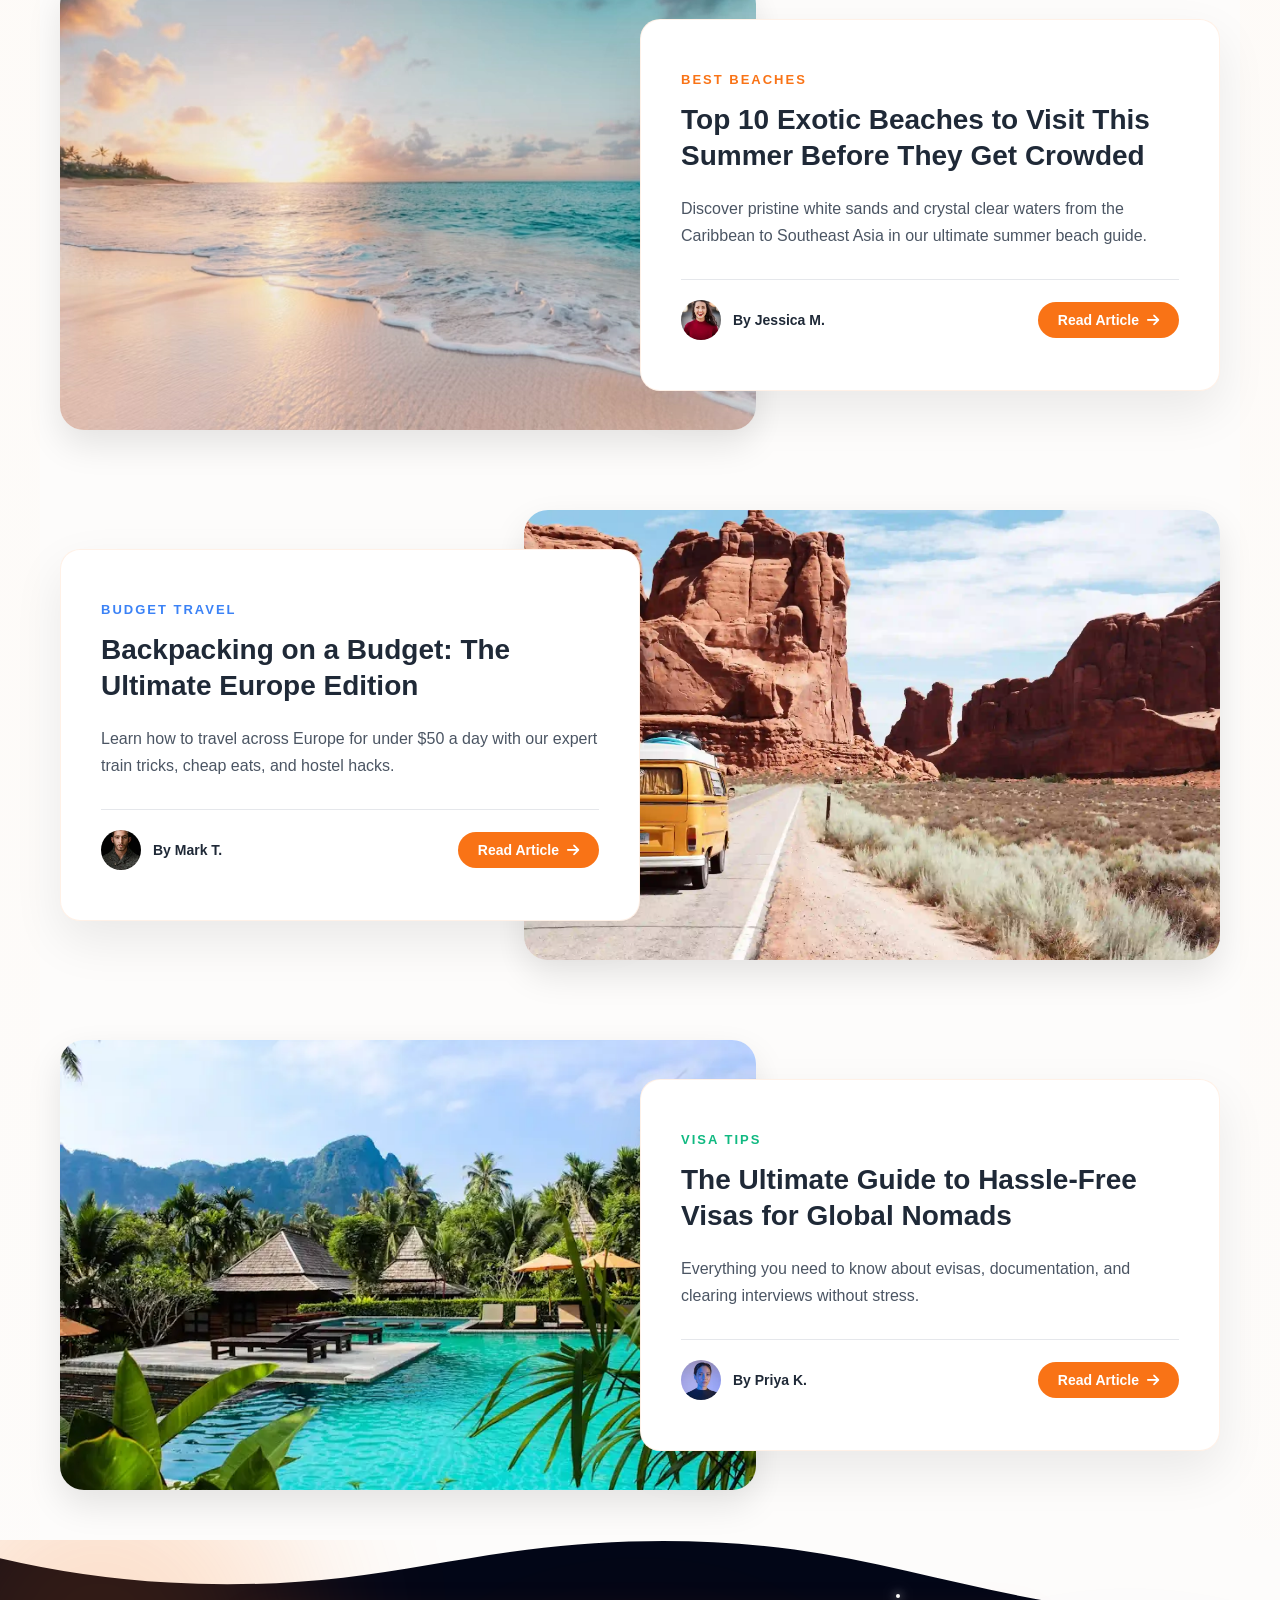
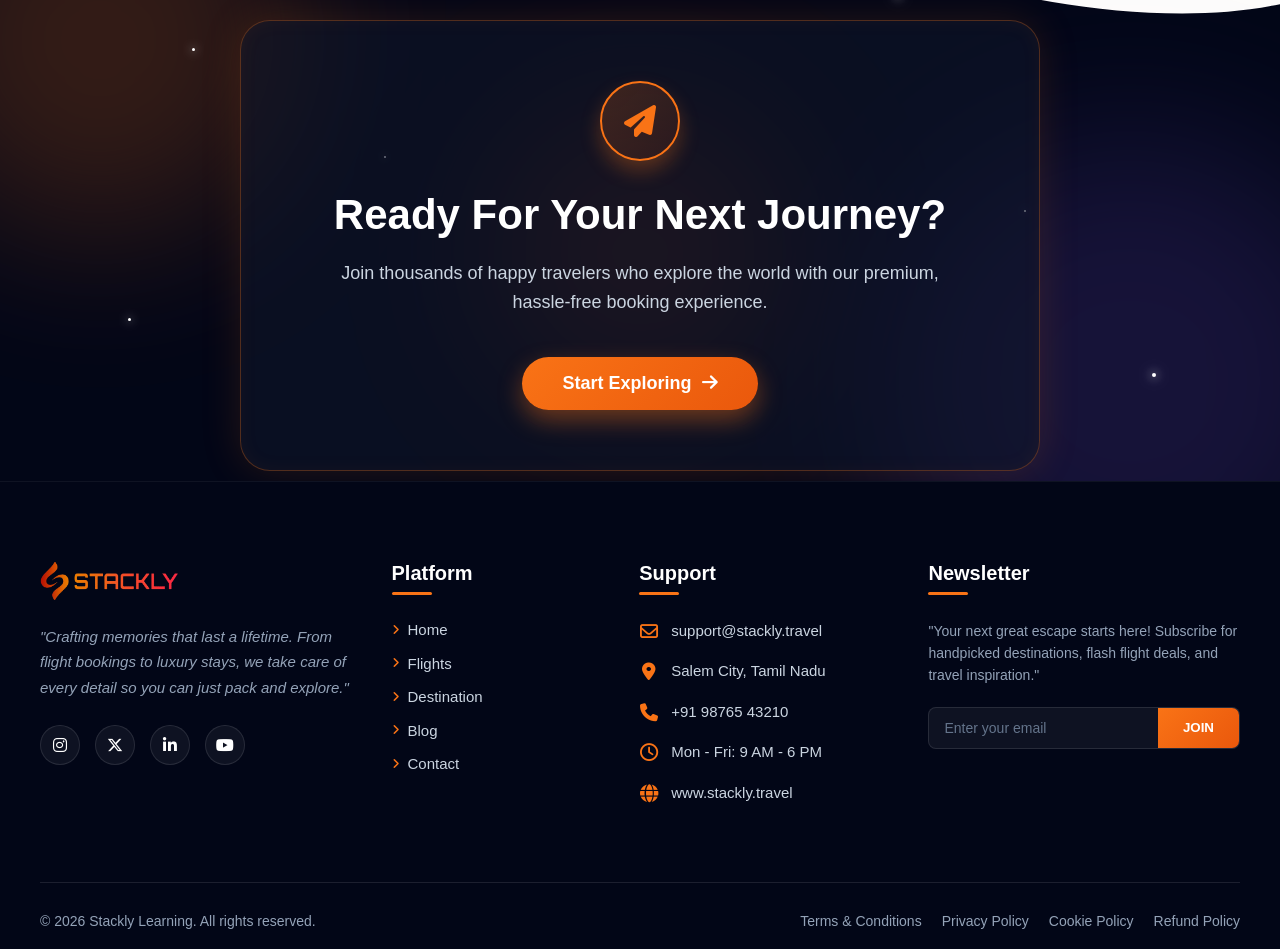
==== commit ae20068e: "Travel" ====
--- a/index.html
+++ b/index.html
@@ -4,7 +4,7 @@
 <head>
     <meta charset="UTF-8">
     <meta name="viewport" content="width=device-width, initial-scale=1.0">
-    <title>Fixed Fullscreen Mobile Navbar</title>
+    <title>Stackly Air - Home Page</title>
     <link rel="stylesheet" href="https://cdnjs.cloudflare.com/ajax/libs/font-awesome/6.5.2/css/all.min.css">
     <link rel="stylesheet" href="style.css">
     <link rel="stylesheet" href="common.css">
@@ -1399,6 +1399,42 @@
                 document.getElementById(`error-${id}`).classList.remove('show');
                 document.getElementById(`group-${id}`).classList.remove('error-border');
             }
+
+            const destCards = document.querySelectorAll('.dest-card');
+            const stickyImg = document.getElementById('sticky-img');
+
+            if (destCards.length > 0 && stickyImg) {
+                const observerOptions = {
+                    root: null,
+                    rootMargin: '0px',
+                    threshold: 0.5
+                };
+
+                const destObserver = new IntersectionObserver((entries) => {
+                    entries.forEach(entry => {
+                        if (entry.isIntersecting) {
+                            const newImgSrc = entry.target.getAttribute('data-img');
+
+                            if (stickyImg.src !== newImgSrc) {
+                                stickyImg.style.opacity = 0.2;
+                                stickyImg.style.transform = "scale(1.05)";
+
+                                setTimeout(() => {
+                                    stickyImg.src = newImgSrc;
+                                    stickyImg.style.opacity = 1;
+                                    stickyImg.style.transform = "scale(1)";
+                                }, 300);
+                            }
+
+                            destCards.forEach(card => card.classList.remove('active-card'));
+                            entry.target.classList.add('active-card');
+                        }
+                    });
+                }, observerOptions);
+
+                destCards.forEach(card => destObserver.observe(card));
+            }
+
         });
     </script>
 
